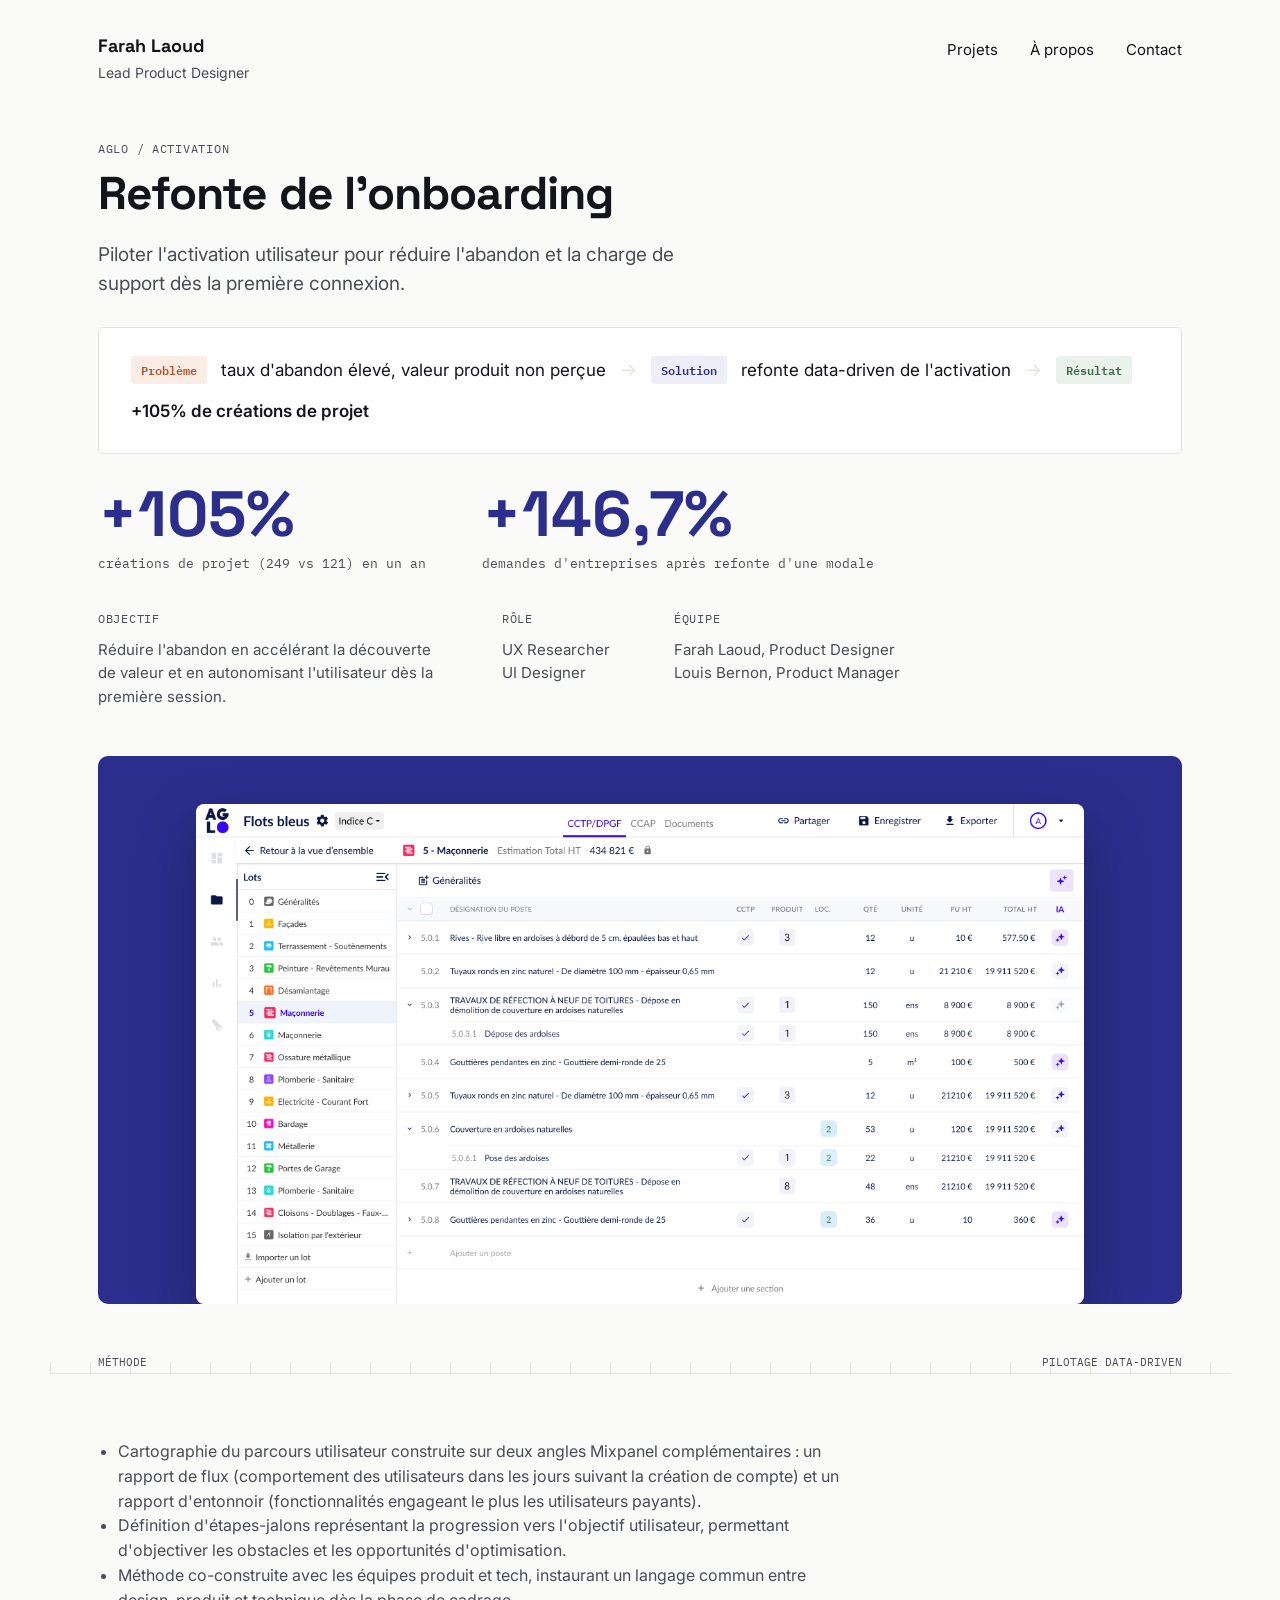
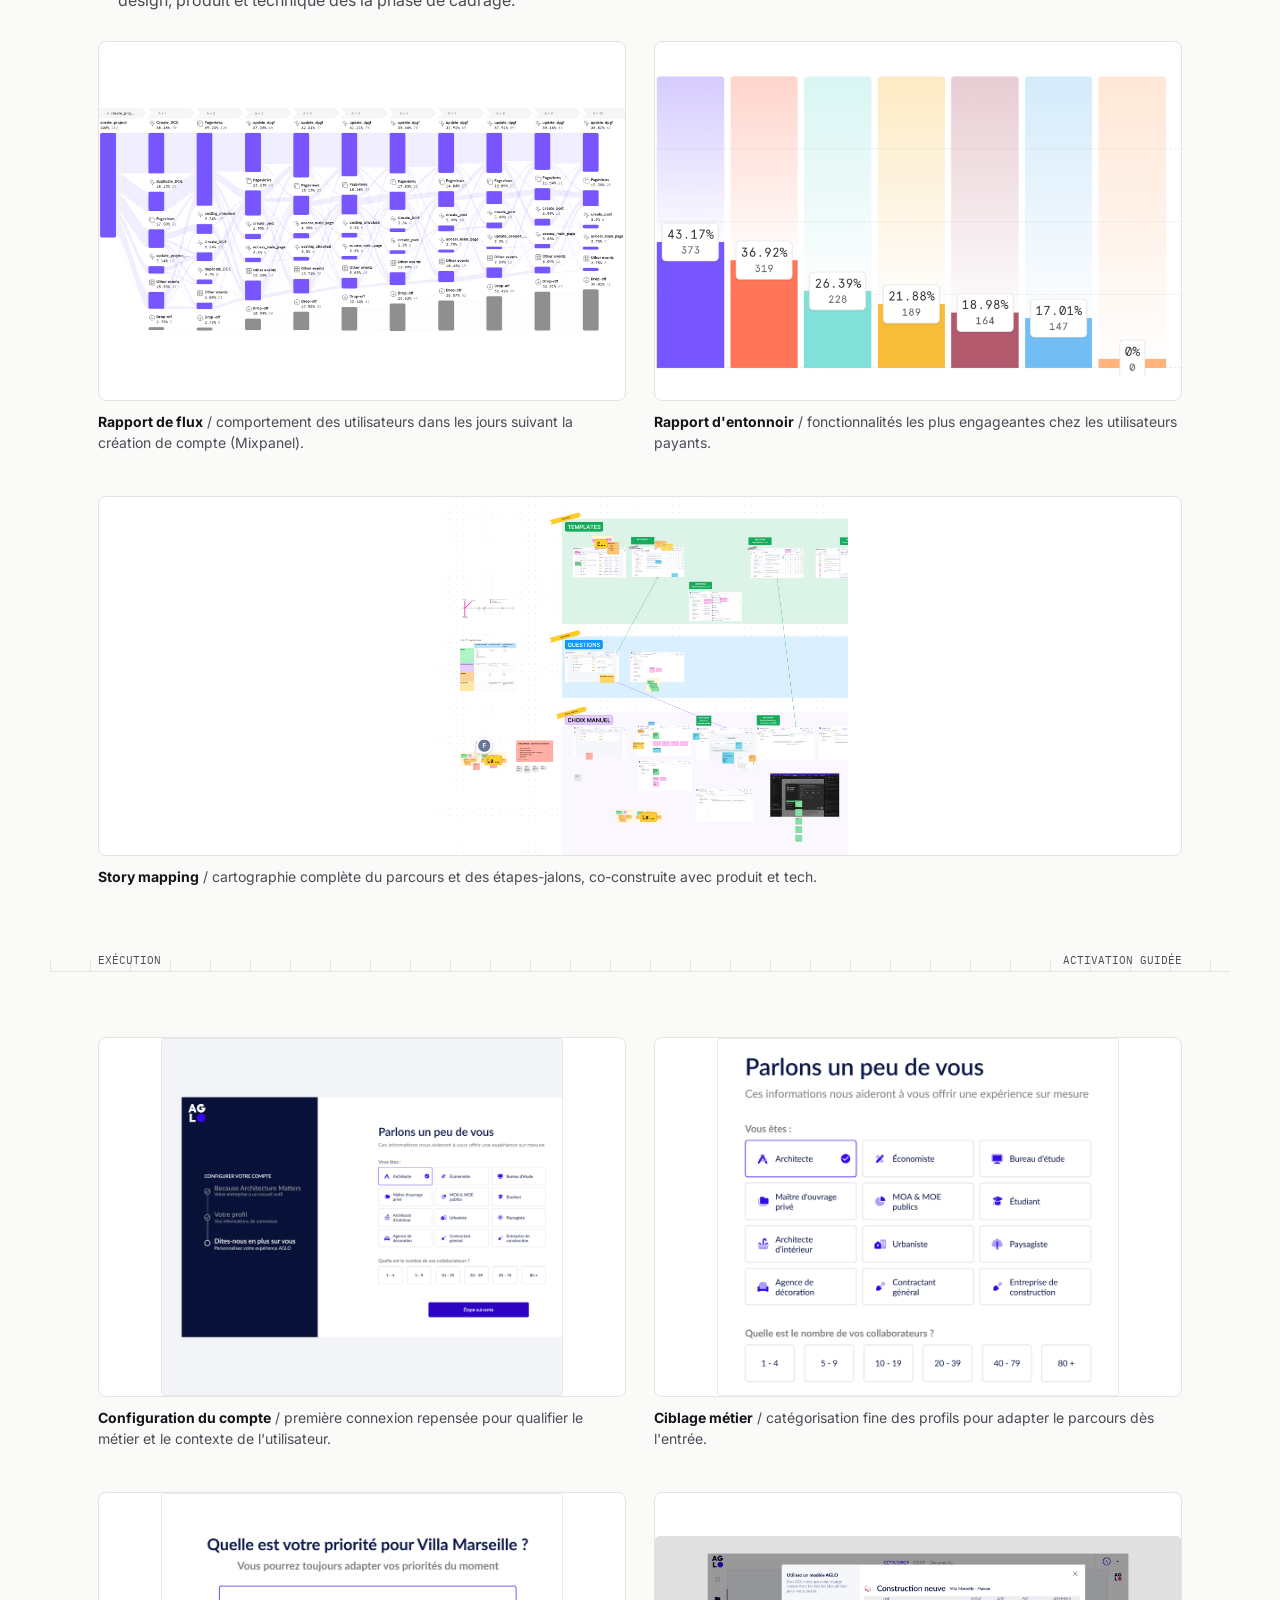
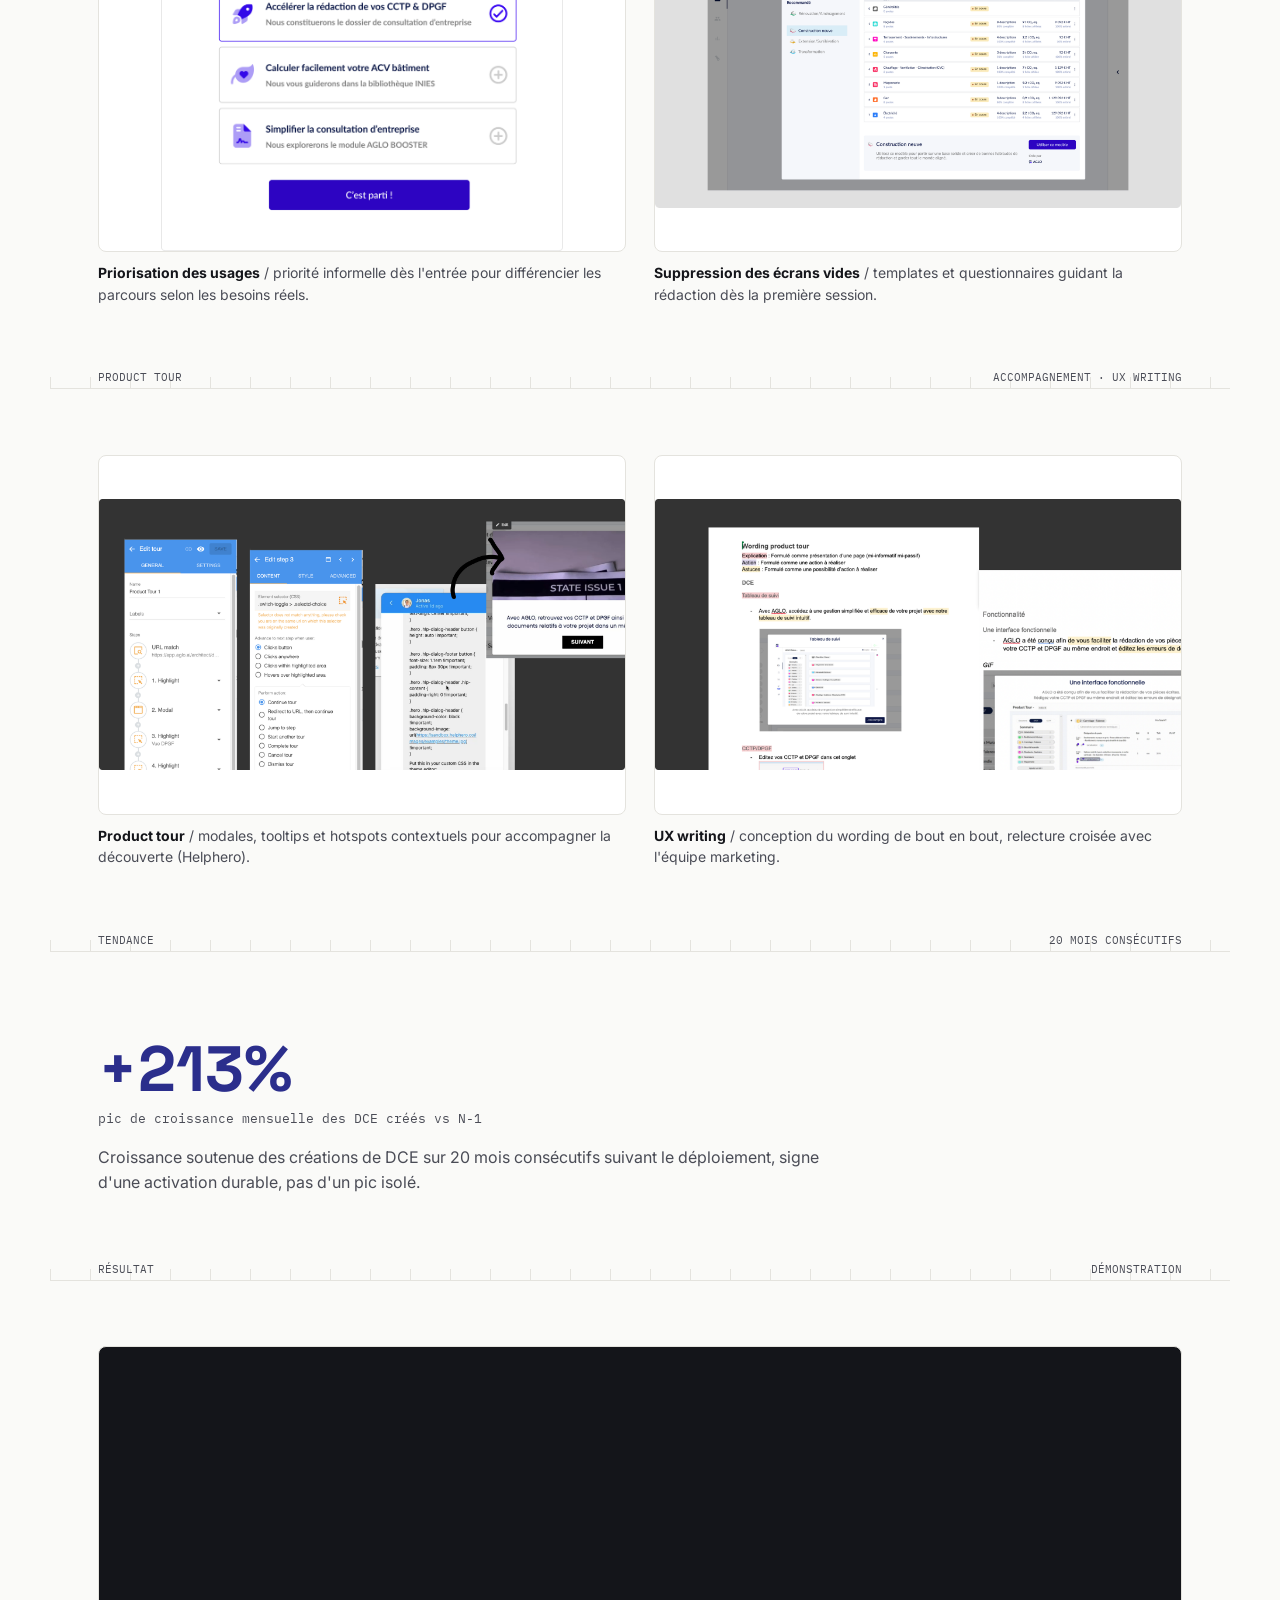
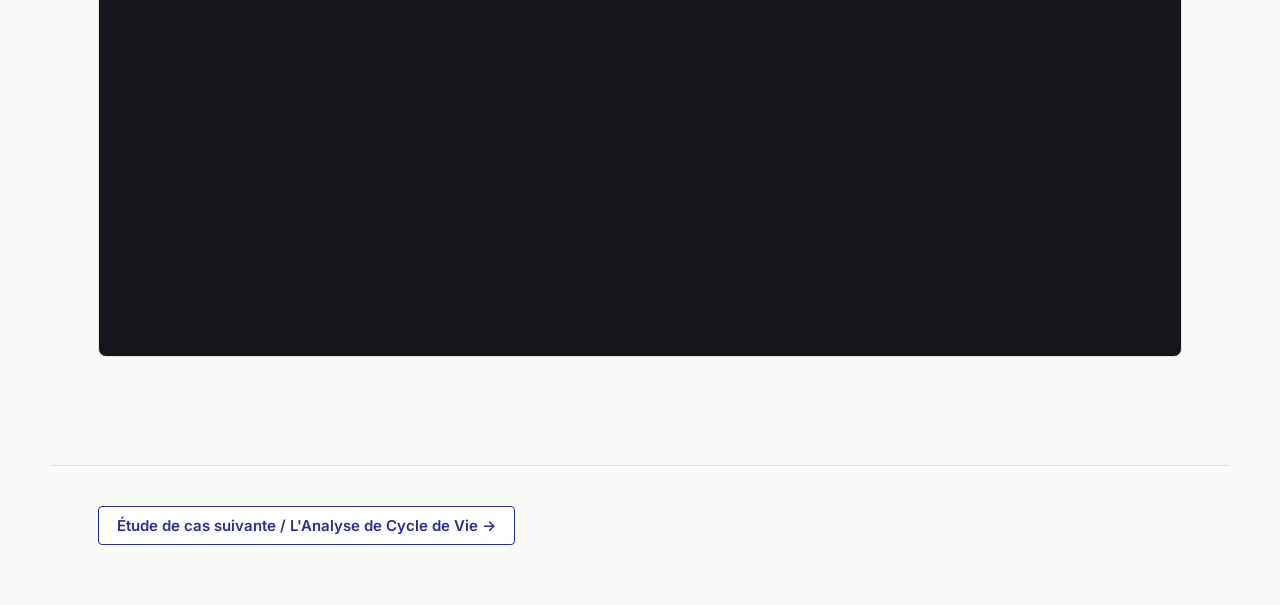
==== aglo.html @ 871d1e40 "Add files via upload" ====
<html>
<head>
  <meta charset="UTF-8">
  <meta name="viewport" content="width=device-width, initial-scale=1">
  <link rel="stylesheet" href="style-v2.css">
  <title>AGLO / Onboarding / Farah Laoud</title>
</head>
<body>

  <nav class="v2-nav">
    <div>
      <div class="v2-nav-name">Farah Laoud</div>
      <div class="v2-nav-role">Lead Product Designer</div>
    </div>
    <div class="v2-nav-links">
      <a href="index.html">Projets</a>
      <a href="apropos.html">À propos</a>
      <a href="contact.html">Contact</a>
    </div>
  </nav>

  <div class="v2-hero">
    <span class="v2-eyebrow">AGLO / Activation</span>
    <h1>Refonte de l'onboarding</h1>
    <div class="v2-sub">Piloter l'activation utilisateur pour réduire l'abandon et la charge de support dès la première connexion.</div>

    <div class="v2-stat-strip">
      <span class="v2-pill v2-pill--problem">Problème</span>
      <span class="v2-txt">taux d'abandon élevé, valeur produit non perçue</span>
      <span class="v2-arrow">→</span>
      <span class="v2-pill v2-pill--solution">Solution</span>
      <span class="v2-txt">refonte data-driven de l'activation</span>
      <span class="v2-arrow">→</span>
      <span class="v2-pill v2-pill--result">Résultat</span>
      <span class="v2-txt"><strong>+105% de créations de projet</strong></span>
    </div>

    <div class="v2-num-row">
      <div>
        <div class="v2-bignum">+105%</div>
        <div class="v2-bignum-label">créations de projet (249 vs 121) en un an</div>
      </div>
      <div>
        <div class="v2-bignum">+146,7%</div>
        <div class="v2-bignum-label">demandes d'entreprises après refonte d'une modale</div>
      </div>
    </div>

    <div class="v2-num-row" style="margin-top:36px; gap:64px;">
      <div style="max-width:340px;">
        <div class="v2-eyebrow">Objectif</div>
        <p style="font-size:15px; color:var(--ink-soft); margin:6px 0 0 0;">Réduire l'abandon en accélérant la découverte de valeur et en autonomisant l'utilisateur dès la première session.</p>
      </div>
      <div>
        <div class="v2-eyebrow">Rôle</div>
        <p style="font-size:15px; color:var(--ink-soft); margin:6px 0 0 0;">UX Researcher<br>UI Designer</p>
      </div>
      <div>
        <div class="v2-eyebrow">Équipe</div>
        <p style="font-size:15px; color:var(--ink-soft); margin:6px 0 0 0;">Farah Laoud, Product Designer<br>Louis Bernon, Product Manager</p>
      </div>
    </div>
  </div>

  <div class="v2-section" style="padding-top:0;">
    <div class="v2-hero-band v2-hero-band--full">
      <img src="images/onboarding_cover.png">
    </div>
  </div>

  <div class="v2-ruler"></div>
  <div class="v2-ruler-label"><span>MÉTHODE</span><span>PILOTAGE DATA-DRIVEN</span></div>

  <div class="v2-section">
    <ul style="max-width:760px; font-size:16px; color:var(--ink-soft); margin:0 0 28px 0; padding-left:20px;">
      <li>Cartographie du parcours utilisateur construite sur deux angles Mixpanel complémentaires : un rapport de flux (comportement des utilisateurs dans les jours suivant la création de compte) et un rapport d'entonnoir (fonctionnalités engageant le plus les utilisateurs payants).</li>
      <li>Définition d'étapes-jalons représentant la progression vers l'objectif utilisateur, permettant d'objectiver les obstacles et les opportunités d'optimisation.</li>
      <li>Méthode co-construite avec les équipes produit et tech, instaurant un langage commun entre design, produit et technique dès la phase de cadrage.</li>
    </ul>
    <div style="display:flex; flex-wrap:wrap; gap:28px; align-items:flex-start;">
      <div style="flex:1 1 calc(50% - 14px); min-width:300px;">
        <img src="images/comportement.png" style="width:100%; height:360px; object-fit:contain; background:var(--paper-raised); border-radius:8px; border:1px solid var(--line); display:block;">
        <p style="font-size:14px; color:var(--ink-soft); margin-top:10px;"><strong style="color:var(--ink);">Rapport de flux</strong> / comportement des utilisateurs dans les jours suivant la création de compte (Mixpanel).</p>
      </div>
      <div style="flex:1 1 calc(50% - 14px); min-width:300px;">
        <img src="images/chart.png" style="width:100%; height:360px; object-fit:contain; background:var(--paper-raised); border-radius:8px; border:1px solid var(--line); display:block;">
        <p style="font-size:14px; color:var(--ink-soft); margin-top:10px;"><strong style="color:var(--ink);">Rapport d'entonnoir</strong> / fonctionnalités les plus engageantes chez les utilisateurs payants.</p>
      </div>
    </div>
    <img src="images/mapping.png" style="width:100%; height:360px; object-fit:contain; background:var(--paper-raised); border-radius:8px; border:1px solid var(--line); display:block; margin-top:28px;">
    <p style="font-size:14px; color:var(--ink-soft); margin-top:10px;"><strong style="color:var(--ink);">Story mapping</strong> / cartographie complète du parcours et des étapes-jalons, co-construite avec produit et tech.</p>
  </div>

  <div class="v2-ruler"></div>
  <div class="v2-ruler-label"><span>EXÉCUTION</span><span>ACTIVATION GUIDÉE</span></div>

  <div class="v2-section">
    <div style="display:flex; flex-wrap:wrap; gap:28px; align-items:flex-start;">
      <div style="flex:1 1 calc(50% - 14px); min-width:300px;">
        <img src="images/o1.png" style="width:100%; height:360px; object-fit:contain; background:var(--paper-raised); border-radius:8px; border:1px solid var(--line); display:block;">
        <p style="font-size:14px; color:var(--ink-soft); margin-top:10px;"><strong style="color:var(--ink);">Configuration du compte</strong> / première connexion repensée pour qualifier le métier et le contexte de l'utilisateur.</p>
      </div>
      <div style="flex:1 1 calc(50% - 14px); min-width:300px;">
        <img src="images/o2.png" style="width:100%; height:360px; object-fit:contain; background:var(--paper-raised); border-radius:8px; border:1px solid var(--line); display:block;">
        <p style="font-size:14px; color:var(--ink-soft); margin-top:10px;"><strong style="color:var(--ink);">Ciblage métier</strong> / catégorisation fine des profils pour adapter le parcours dès l'entrée.</p>
      </div>
      <div style="flex:1 1 calc(50% - 14px); min-width:300px;">
        <img src="images/o3.png" style="width:100%; height:360px; object-fit:contain; background:var(--paper-raised); border-radius:8px; border:1px solid var(--line); display:block;">
        <p style="font-size:14px; color:var(--ink-soft); margin-top:10px;"><strong style="color:var(--ink);">Priorisation des usages</strong> / priorité informelle dès l'entrée pour différencier les parcours selon les besoins réels.</p>
      </div>
      <div style="flex:1 1 calc(50% - 14px); min-width:300px;">
        <img src="images/onboarding5.png" style="width:100%; height:360px; object-fit:contain; background:var(--paper-raised); border-radius:8px; border:1px solid var(--line); display:block;">
        <p style="font-size:14px; color:var(--ink-soft); margin-top:10px;"><strong style="color:var(--ink);">Suppression des écrans vides</strong> / templates et questionnaires guidant la rédaction dès la première session.</p>
      </div>
    </div>
  </div>

  <div class="v2-ruler"></div>
  <div class="v2-ruler-label"><span>PRODUCT TOUR</span><span>ACCOMPAGNEMENT · UX WRITING</span></div>

  <div class="v2-section">
    <div style="display:flex; flex-wrap:wrap; gap:28px; align-items:flex-start;">
      <div style="flex:1 1 calc(50% - 14px); min-width:300px;">
        <img src="images/helphero.png" style="width:100%; height:360px; object-fit:contain; background:var(--paper-raised); border-radius:8px; border:1px solid var(--line); display:block;">
        <p style="font-size:14px; color:var(--ink-soft); margin-top:10px;"><strong style="color:var(--ink);">Product tour</strong> / modales, tooltips et hotspots contextuels pour accompagner la découverte (Helphero).</p>
      </div>
      <div style="flex:1 1 calc(50% - 14px); min-width:300px;">
        <img src="images/wordingg.png" style="width:100%; height:360px; object-fit:contain; background:var(--paper-raised); border-radius:8px; border:1px solid var(--line); display:block;">
        <p style="font-size:14px; color:var(--ink-soft); margin-top:10px;"><strong style="color:var(--ink);">UX writing</strong> / conception du wording de bout en bout, relecture croisée avec l'équipe marketing.</p>
      </div>
    </div>
  </div>

  <div class="v2-ruler"></div>
  <div class="v2-ruler-label"><span>TENDANCE</span><span>20 MOIS CONSÉCUTIFS</span></div>

  <div class="v2-section">
    <div class="v2-num-row">
      <div>
        <div class="v2-bignum">+213%</div>
        <div class="v2-bignum-label">pic de croissance mensuelle des DCE créés vs N-1</div>
      </div>
    </div>
    <p style="max-width:760px; font-size:16px; color:var(--ink-soft); margin-top:16px;">Croissance soutenue des créations de DCE sur 20 mois consécutifs suivant le déploiement, signe d'une activation durable, pas d'un pic isolé.</p>
  </div>

  <div class="v2-ruler"></div>
  <div class="v2-ruler-label"><span>RÉSULTAT</span><span>DÉMONSTRATION</span></div>

  <div class="v2-section">
    <div class="v2-video"><iframe src="https://player.vimeo.com/video/913507199?h=d9e781d348" allow="autoplay; fullscreen; picture-in-picture" allowfullscreen></iframe></div>
  </div>

  <div class="v2-footer">
    <a class="v2-link" href="aglo_acv.html">Étude de cas suivante / L'Analyse de Cycle de Vie →</a>
  </div>

</body>
</html>
---- style-v2.css ----
/* ============================================
   FARAH LAOUD — PORTFOLIO v2 DESIGN SYSTEM
   ============================================ */

@import url('https://fonts.googleapis.com/css2?family=Space+Grotesk:wght@500;700&family=Inter:wght@400;500;600&family=IBM+Plex+Mono:wght@500;600&display=swap');

:root{
  --ink: #14151A;
  --ink-soft: #4A4C56;
  --paper: #FAFAF8;
  --paper-raised: #FFFFFF;
  --line: #E4E3DE;
  --accent: #2B2E8C;      /* bleu encre */
  --accent-soft: #EEEEF9;
  --pill-problem: #B4552F;
  --pill-problem-bg: #FBEDE6;
  --pill-solution: #2B2E8C;
  --pill-solution-bg: #EEEEF9;
  --pill-result: #3F6B4A;
  --pill-result-bg: #EAF2EB;
}

*{ box-sizing: border-box; }

body{
  background: var(--paper);
  color: var(--ink);
  font-family: 'Inter', -apple-system, sans-serif;
  font-size: 16px;
  line-height: 1.55;
  margin: 0;
}

h1, h2, h3, .v2-display{
  font-family: 'Space Grotesk', sans-serif;
  font-weight: 700;
  letter-spacing: -0.02em;
  color: var(--ink);
  margin: 0;
}

.v2-mono{
  font-family: 'IBM Plex Mono', monospace;
  font-weight: 600;
}

/* ---------- Nav ---------- */
.v2-nav{
  display: flex;
  justify-content: space-between;
  align-items: flex-start;
  padding: 32px 48px 0 48px;
  max-width: 1180px;
  margin: 0 auto;
}
.v2-nav-name{ font-family:'Space Grotesk',sans-serif; font-weight:700; font-size:18px; }
.v2-nav-role{ color: var(--ink-soft); font-size: 14px; margin-top: 2px; }
.v2-nav-links{ display:flex; margin-top: 6px; }
.v2-nav-links a + a{ margin-left: 32px; }
.v2-nav-links a{ color: var(--ink); text-decoration: none; font-size: 15px; }
.v2-nav-links a:hover{ color: var(--accent); }

/* ---------- Ruler / signature divider ---------- */
.v2-ruler{
  height: 22px;
  margin: 0 auto;
  max-width: 1180px;
  background-image: repeating-linear-gradient(
    to right,
    var(--line) 0, var(--line) 1px,
    transparent 1px, transparent 40px
  );
  background-position: 0 100%;
  background-repeat: repeat-x;
  background-size: 100% 12px;
  position: relative;
}
.v2-ruler::after{
  content: "";
  position: absolute;
  left: 0; right: 0; bottom: 0;
  height: 1px;
  background: var(--line);
}
.v2-ruler-label{
  font-family: 'IBM Plex Mono', monospace;
  font-size: 11px;
  color: var(--ink-soft);
  position: relative;
  top: -20px;
  padding: 0 48px;
  max-width: 1180px;
  margin: 0 auto;
  display: flex;
  justify-content: space-between;
}

/* ---------- Hero ---------- */
.v2-hero{
  max-width: 1180px;
  margin: 0 auto;
  padding: 56px 48px 40px 48px;
}
.v2-hero h1{
  font-size: 46px;
  line-height: 1.12;
  max-width: 820px;
}
.v2-hero .v2-sub{
  margin-top: 20px;
  font-size: 19px;
  color: var(--ink-soft);
  max-width: 620px;
}

/* ---------- Section shell ---------- */
.v2-section{
  max-width: 1180px;
  margin: 0 auto;
  padding: 48px 48px;
}
.v2-eyebrow{
  font-family: 'IBM Plex Mono', monospace;
  font-size: 12px;
  letter-spacing: 0.06em;
  text-transform: uppercase;
  color: var(--ink-soft);
  margin-bottom: 10px;
  display: block;
}

/* ---------- Stat strip: Problème -> Solution -> Résultat ---------- */
.v2-stat-strip{
  display: flex;
  flex-wrap: wrap;
  align-items: center;
  gap: 14px;
  background: var(--paper-raised);
  border: 1px solid var(--line);
  border-radius: 4px;
  padding: 28px 32px;
  margin: 28px 0;
}
.v2-pill{
  font-family: 'IBM Plex Mono', monospace;
  font-size: 12px;
  font-weight: 600;
  padding: 5px 10px;
  border-radius: 3px;
  white-space: nowrap;
}
.v2-pill--problem{ color: var(--pill-problem); background: var(--pill-problem-bg); }
.v2-pill--solution{ color: var(--pill-solution); background: var(--pill-solution-bg); }
.v2-pill--result{ color: var(--pill-result); background: var(--pill-result-bg); }
.v2-stat-strip .v2-arrow{ color: var(--line); font-size: 18px; }
.v2-stat-strip .v2-txt{ font-size: 17px; }
.v2-stat-strip .v2-txt strong{ font-weight: 600; }

/* ---------- Big number callout ---------- */
.v2-bignum{
  font-family: 'Space Grotesk', sans-serif;
  font-weight: 700;
  font-size: 64px;
  color: var(--accent);
  line-height: 1;
}
.v2-bignum-label{
  font-family: 'IBM Plex Mono', monospace;
  font-size: 13px;
  color: var(--ink-soft);
  margin-top: 8px;
}
.v2-num-row{
  display: flex;
  gap: 56px;
  flex-wrap: wrap;
  margin: 20px 0 8px 0;
}

/* ---------- Case card on index ---------- */
.v2-case{
  display: grid;
  grid-template-columns: 1fr 1fr;
  gap: 40px;
  align-items: center;
  padding: 40px 0;
  border-bottom: 1px solid var(--line);
}
.v2-case:last-child{ border-bottom: none; }
.v2-case-media{
  border-radius: 6px;
  overflow: hidden;
  border: 1px solid var(--line);
  background: var(--accent-soft);
}
.v2-case-media img{ width: 100%; display: block; }
.v2-case h3{ font-size: 26px; margin-bottom: 10px; }
.v2-case p{ color: var(--ink-soft); font-size: 16px; }
.v2-case a.v2-link{ margin-top: 14px; }

@media (max-width: 860px){
  .v2-case{ grid-template-columns: 1fr; }
  .v2-hero h1{ font-size: 32px; }
  .v2-nav{ padding: 24px 24px 0 24px; }
  .v2-section{ padding: 32px 24px; }
  .v2-hero{ padding: 40px 24px 24px 24px; }
}

/* ---------- Footer ---------- */
.v2-footer{
  max-width: 1180px;
  margin: 60px auto 0 auto;
  padding: 40px 48px 60px 48px;
  border-top: 1px solid var(--line);
}
.v2-footer h2{ font-size: 28px; }
.v2-footer a.v2-btn{
  display: inline-block;
  margin-top: 18px;
  padding: 12px 22px;
  background: var(--ink);
  color: var(--paper);
  text-decoration: none;
  border-radius: 4px;
  font-size: 15px;
}
.v2-footer a.v2-btn:hover{ background: var(--accent); }

/* uniform case image gabarit */
.v2-uniform-media{
  width: 100%;
  height: 420px;
  object-fit: cover;
  border-radius: 6px;
  border: 1px solid var(--line);
  display: block;
}

/* hero media band — premium showcase for case study opener */
.v2-hero-band{
  width: 100%;
  background: var(--accent);
  border-radius: 10px;
  padding: 48px 48px 0 48px;
  display: flex;
  justify-content: center;
  align-items: flex-end;
  overflow: hidden;
  min-height: 380px;
}
.v2-hero-band img{
  max-width: 82%;
  max-height: 460px;
  object-fit: contain;
  object-position: bottom;
  border-radius: 8px 8px 0 0;
  box-shadow: 0 24px 60px rgba(0,0,0,0.28);
  display: block;
}
@media (max-width: 860px){
  .v2-hero-band{ padding: 24px 24px 0 24px; min-height: 220px; }
  .v2-hero-band img{ max-width: 100%; }
}

/* hero band colour variants */
.v2-hero-band--green{ background: #3F6B4A; }
.v2-hero-band--green img{ border-radius: 8px; box-shadow: 0 24px 60px rgba(0,0,0,0.22); }
.v2-hero-band--full img{ max-width: 92%; max-height: 500px; border-radius: 8px; }

/* Playard — identité noir/jaune */
.v2-hero-band--dark{ background: #0A0A0A; }
.v2-hero-band--dark img{ border-radius: 8px; box-shadow: 0 24px 60px rgba(0,0,0,0.5); }
.v2-pill--nda{ color: #8A6D1F; background: #FBF3DA; }

/* bandeau héro pour slide 16:9 — cadrage symétrique, image entière */
.v2-hero-band--slide{
  padding: 44px;
  align-items: center;
  min-height: 0;
}
.v2-hero-band--slide img{
  max-width: 100%;
  max-height: none;
  object-position: center;
  border-radius: 6px;
  box-shadow: 0 18px 44px rgba(0,0,0,0.45);
}

/* ---------- Liens d'action : bouton lisible, partout ---------- */
.v2-link{
  display: inline-flex;
  align-items: center;
  gap: 8px;
  padding: 11px 18px;
  border: 1px solid var(--accent);
  border-radius: 4px;
  background: var(--paper-raised);
  color: var(--accent);
  font-family: 'Inter', sans-serif;
  font-size: 15px;
  font-weight: 600;
  line-height: 1;
  text-decoration: none;
  transition: background .15s ease, color .15s ease;
}
.v2-link:visited{ color: var(--accent); }
.v2-link:hover{ background: var(--accent); color: var(--paper); }

/* ---------- Vidéos : ratio 16:9 responsive ---------- */
.v2-video{
  position: relative;
  width: 100%;
  padding-top: 56.25%;
  border-radius: 8px;
  overflow: hidden;
  border: 1px solid var(--line);
  background: var(--ink);
}
.v2-video iframe{
  position: absolute;
  top: 0; left: 0;
  width: 100%; height: 100%;
  border: 0;
}

/* ---------- Navigation mobile : plus de chevauchement ---------- */
@media (max-width: 760px){
  .v2-nav{
    flex-direction: column;
    align-items: flex-start;
    gap: 16px;
    padding: 22px 24px 0 24px;
  }
  .v2-nav-links{
    margin-top: 0;
    flex-wrap: wrap;
  }
  .v2-nav-links a + a{ margin-left: 26px; }
  .v2-nav-links a{ font-size: 16px; }
  .v2-hero h1{ font-size: 30px; }
  .v2-bignum{ font-size: 46px; }
  .v2-num-row{ gap: 28px !important; }
  .v2-stat-strip{ padding: 20px 18px; }
}
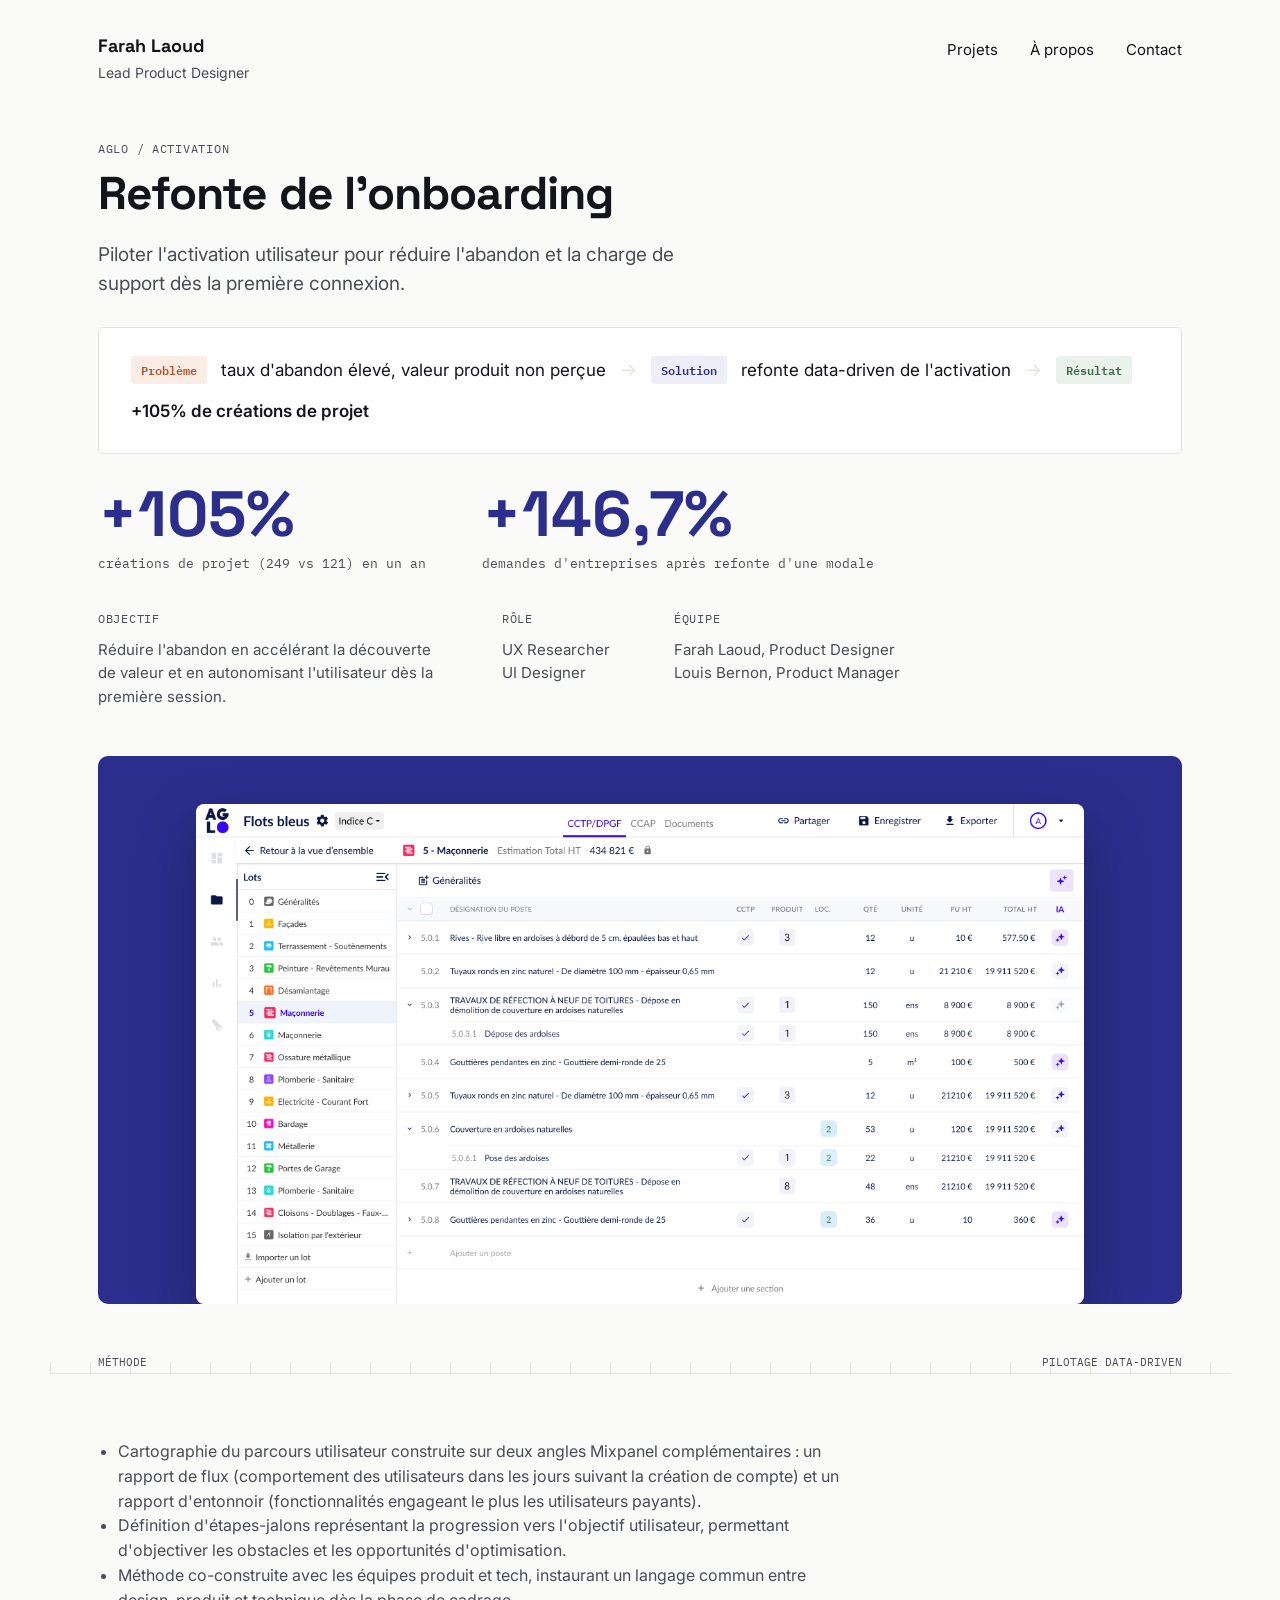
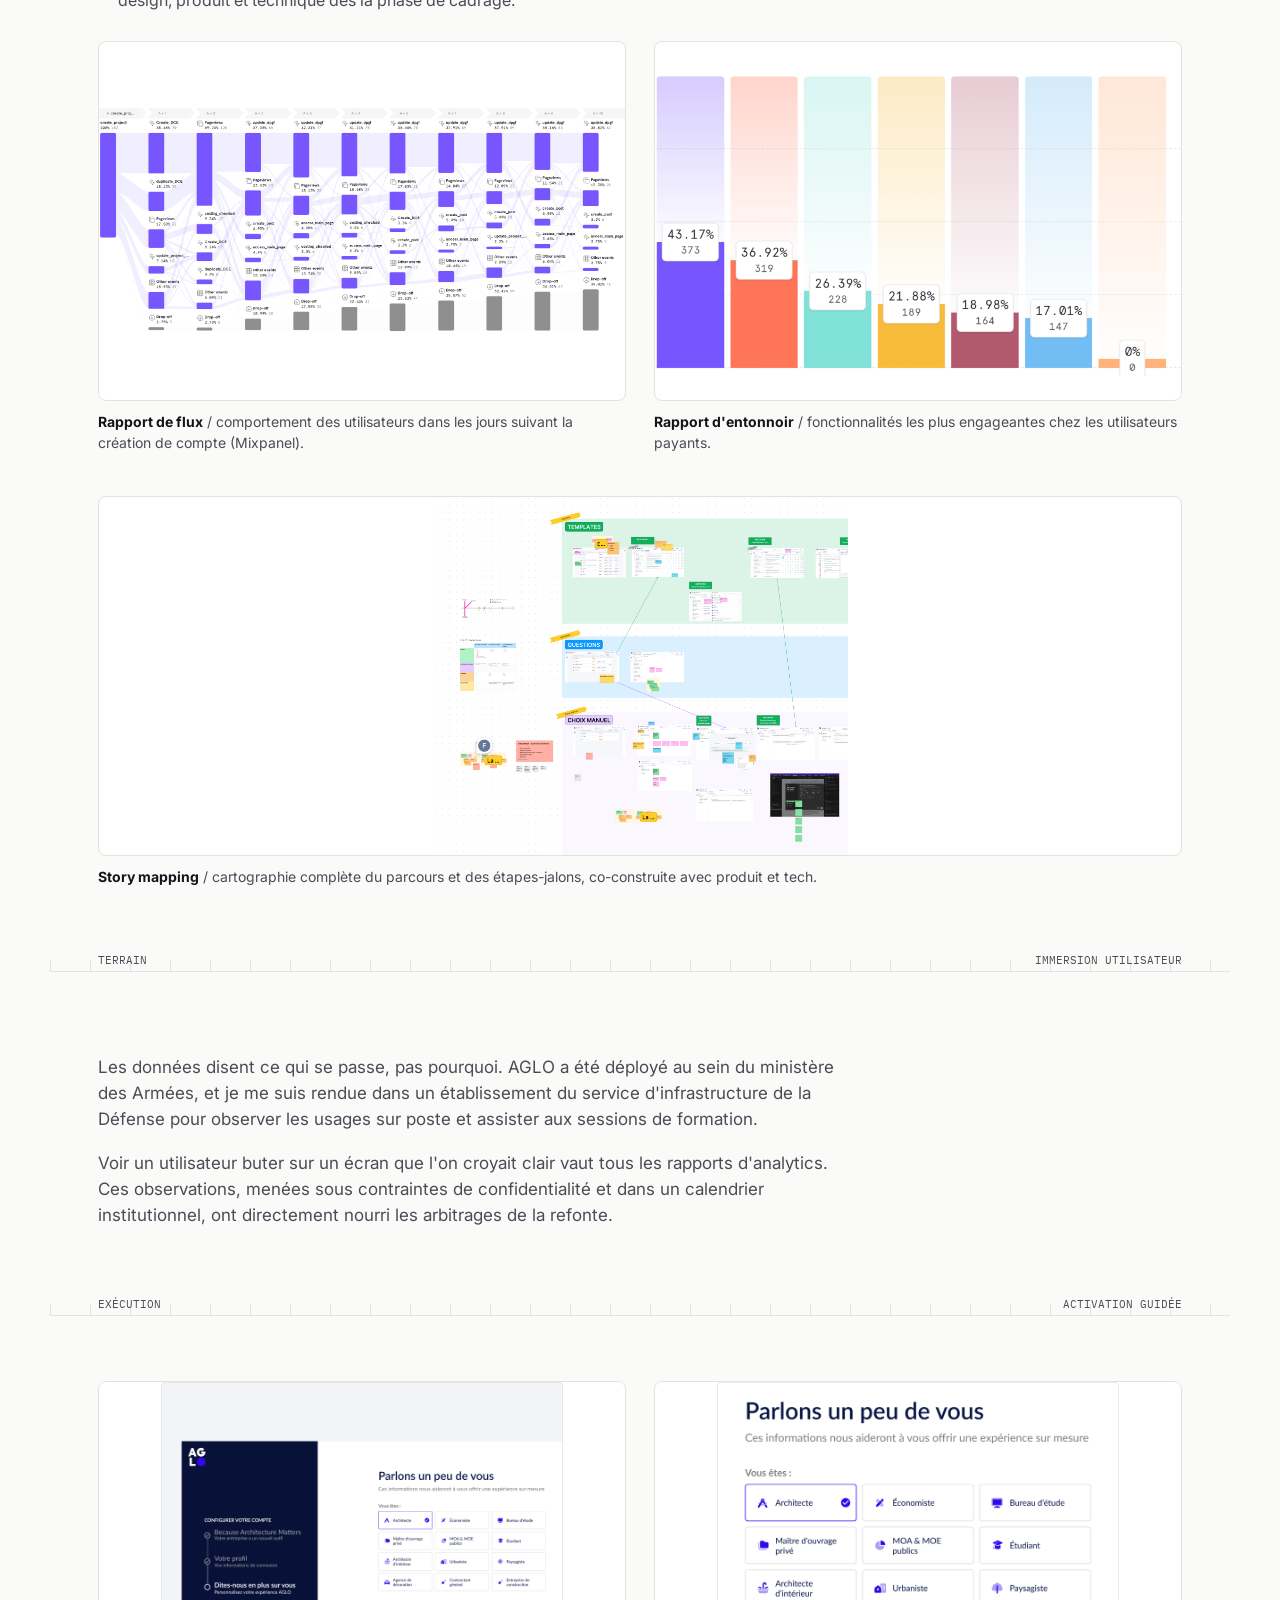
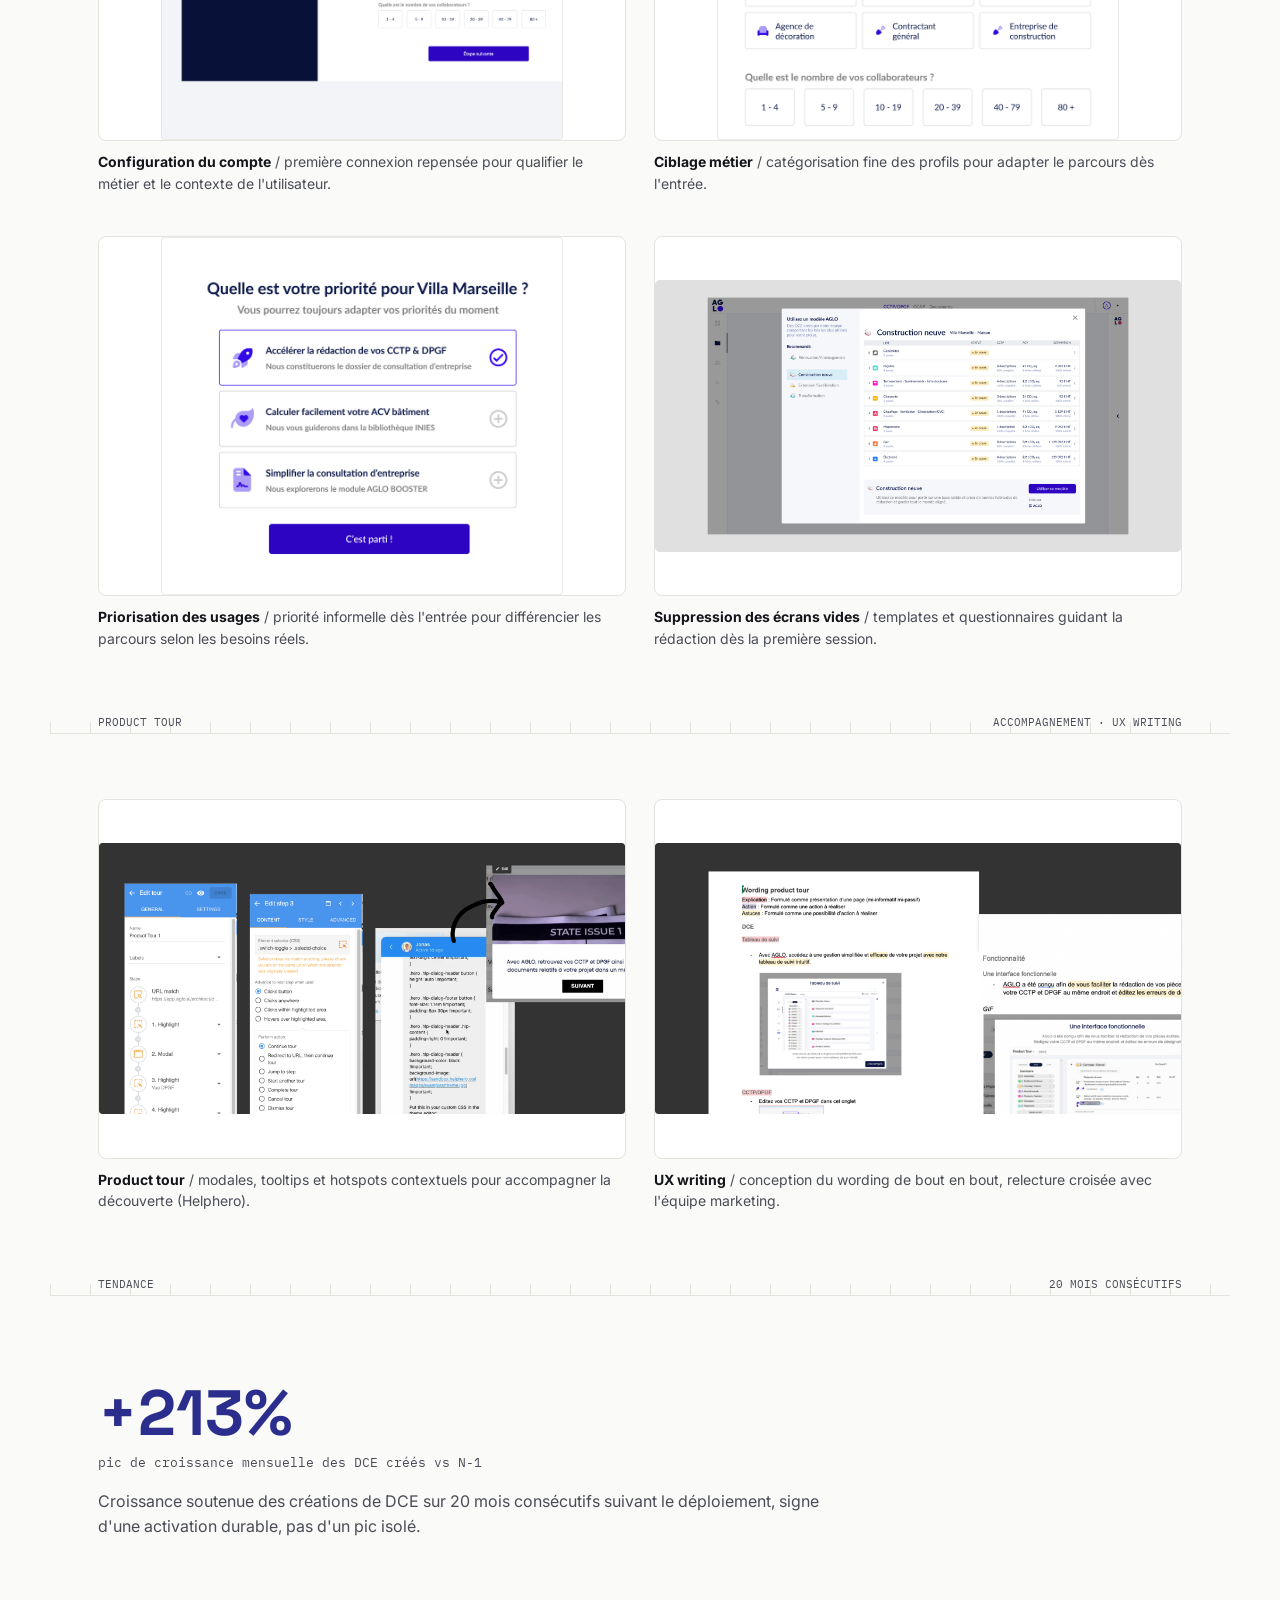
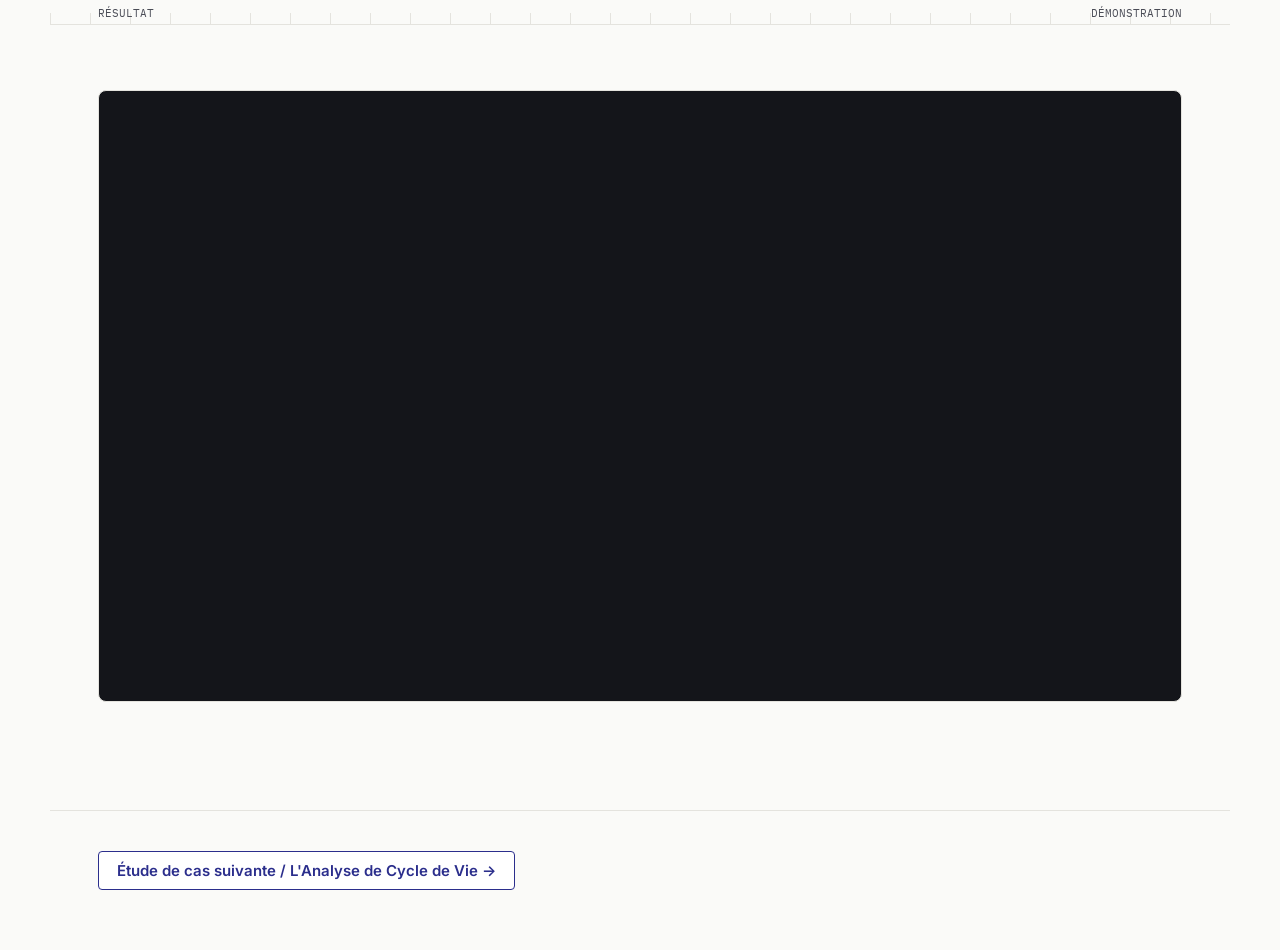
==== commit c1ddc99b: "Add files via upload" ====
--- a/aglo.html
+++ b/aglo.html
@@ -92,6 +92,18 @@
   </div>
 
   <div class="v2-ruler"></div>
+  <div class="v2-ruler-label"><span>TERRAIN</span><span>IMMERSION UTILISATEUR</span></div>
+
+  <div class="v2-section">
+    <p style="max-width:760px; font-size:17px; color:var(--ink-soft);">
+      Les données disent ce qui se passe, pas pourquoi. AGLO a été déployé au sein du ministère des Armées, et je me suis rendue dans un établissement du service d'infrastructure de la Défense pour observer les usages sur poste et assister aux sessions de formation.
+    </p>
+    <p style="max-width:760px; font-size:17px; color:var(--ink-soft); margin-top:14px;">
+      Voir un utilisateur buter sur un écran que l'on croyait clair vaut tous les rapports d'analytics. Ces observations, menées sous contraintes de confidentialité et dans un calendrier institutionnel, ont directement nourri les arbitrages de la refonte.
+    </p>
+  </div>
+
+  <div class="v2-ruler"></div>
   <div class="v2-ruler-label"><span>EXÉCUTION</span><span>ACTIVATION GUIDÉE</span></div>
 
   <div class="v2-section">
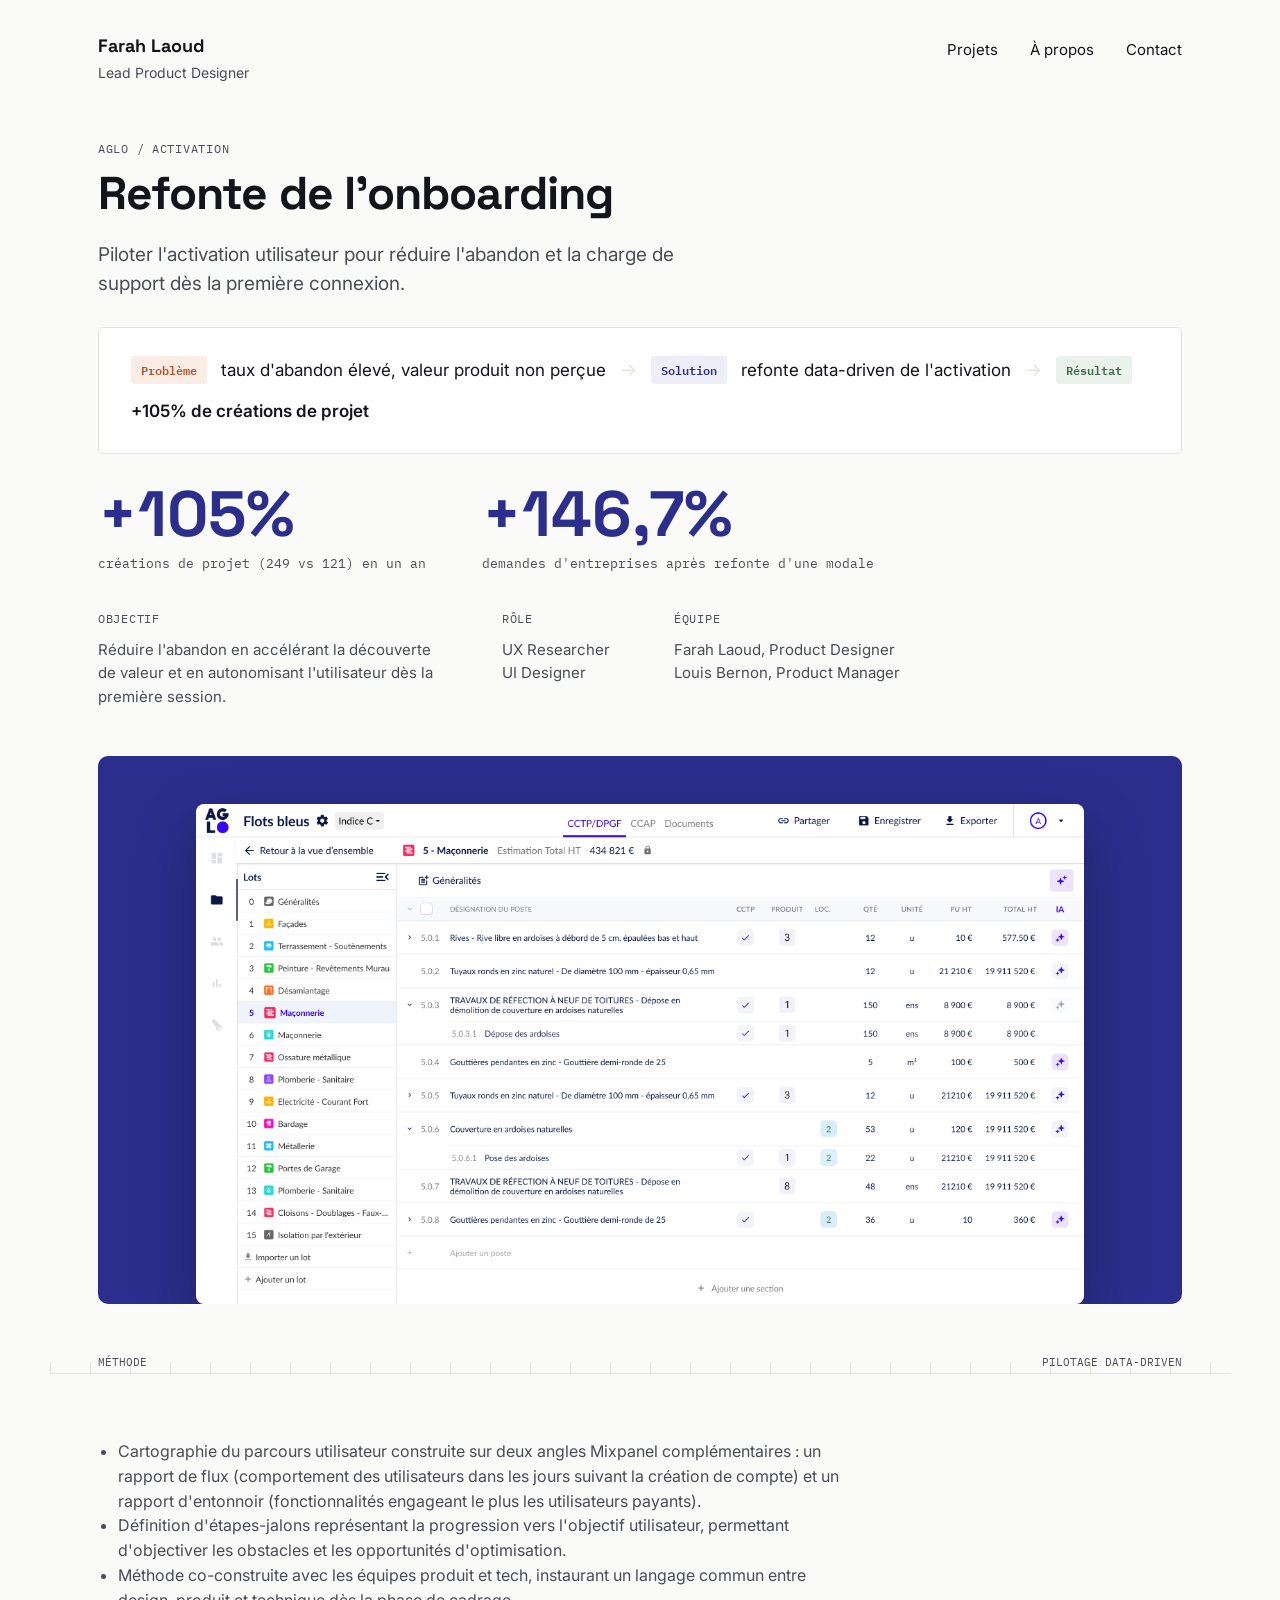
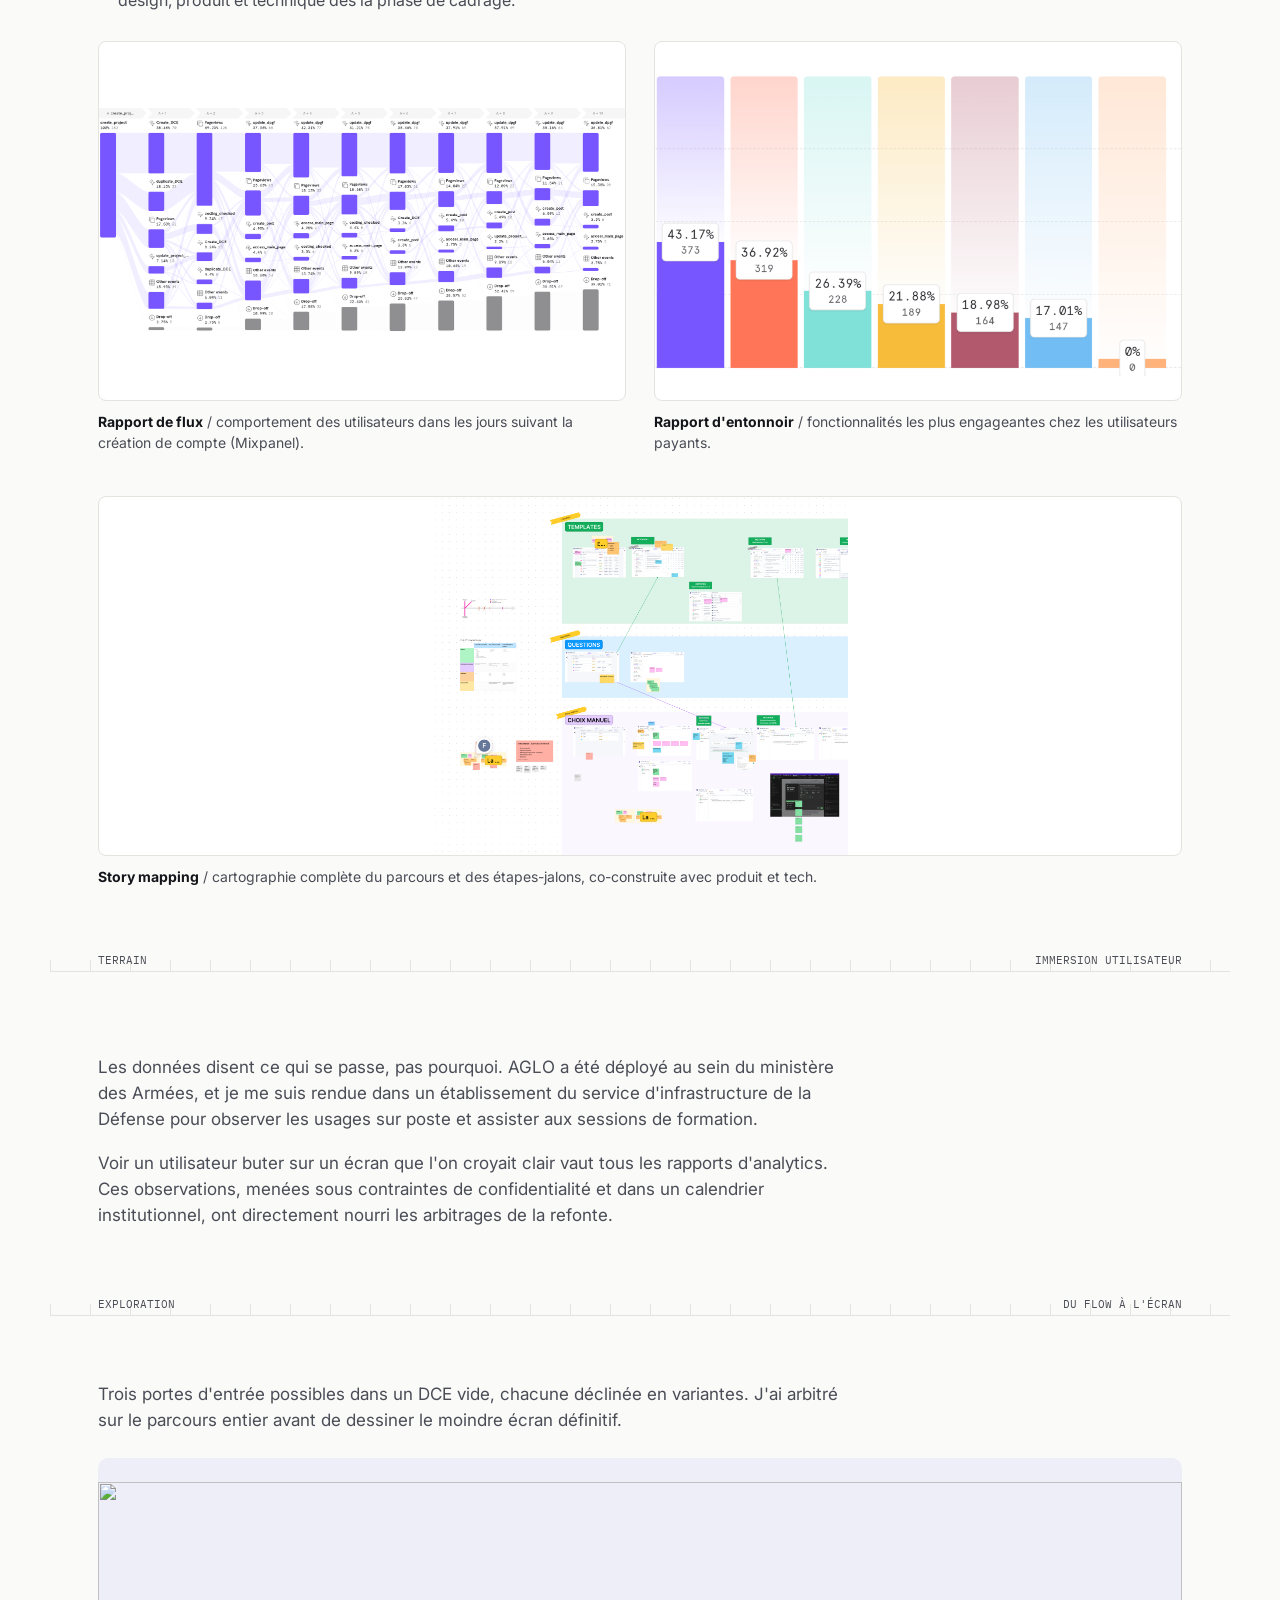
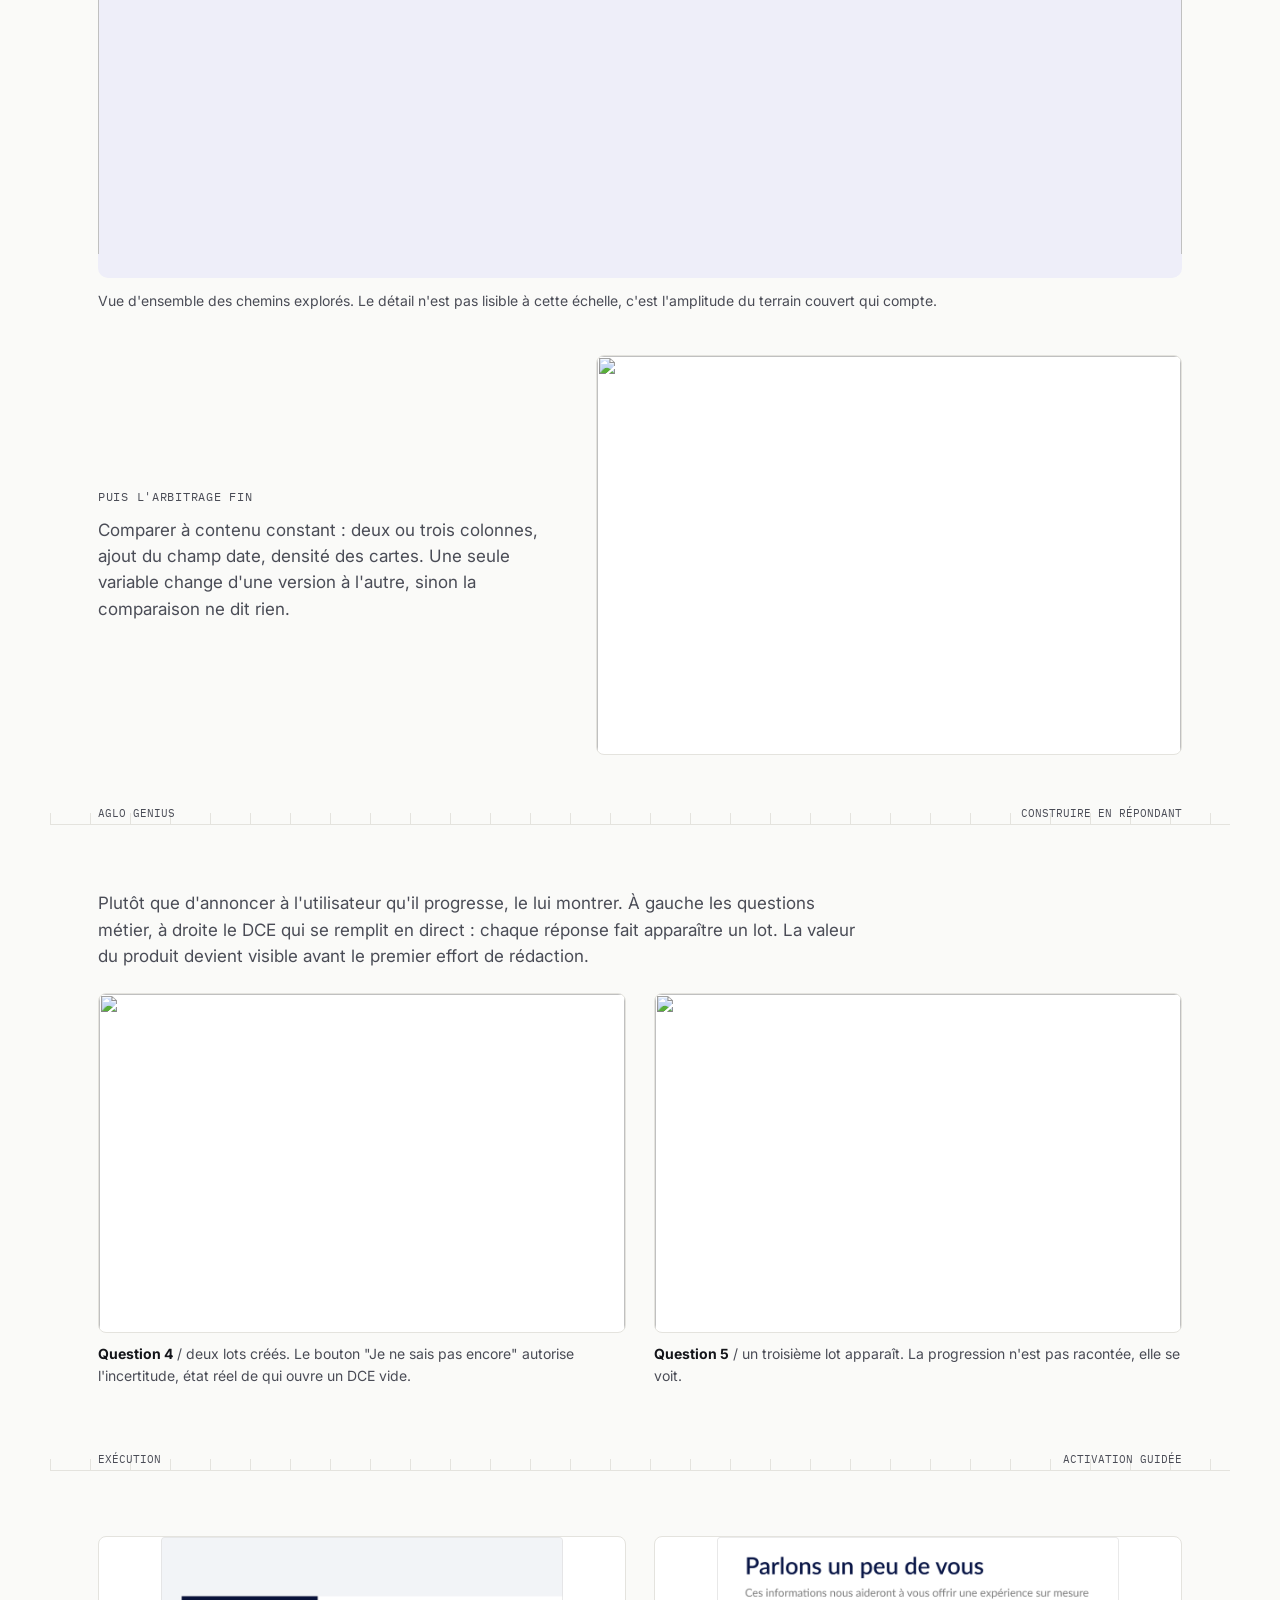
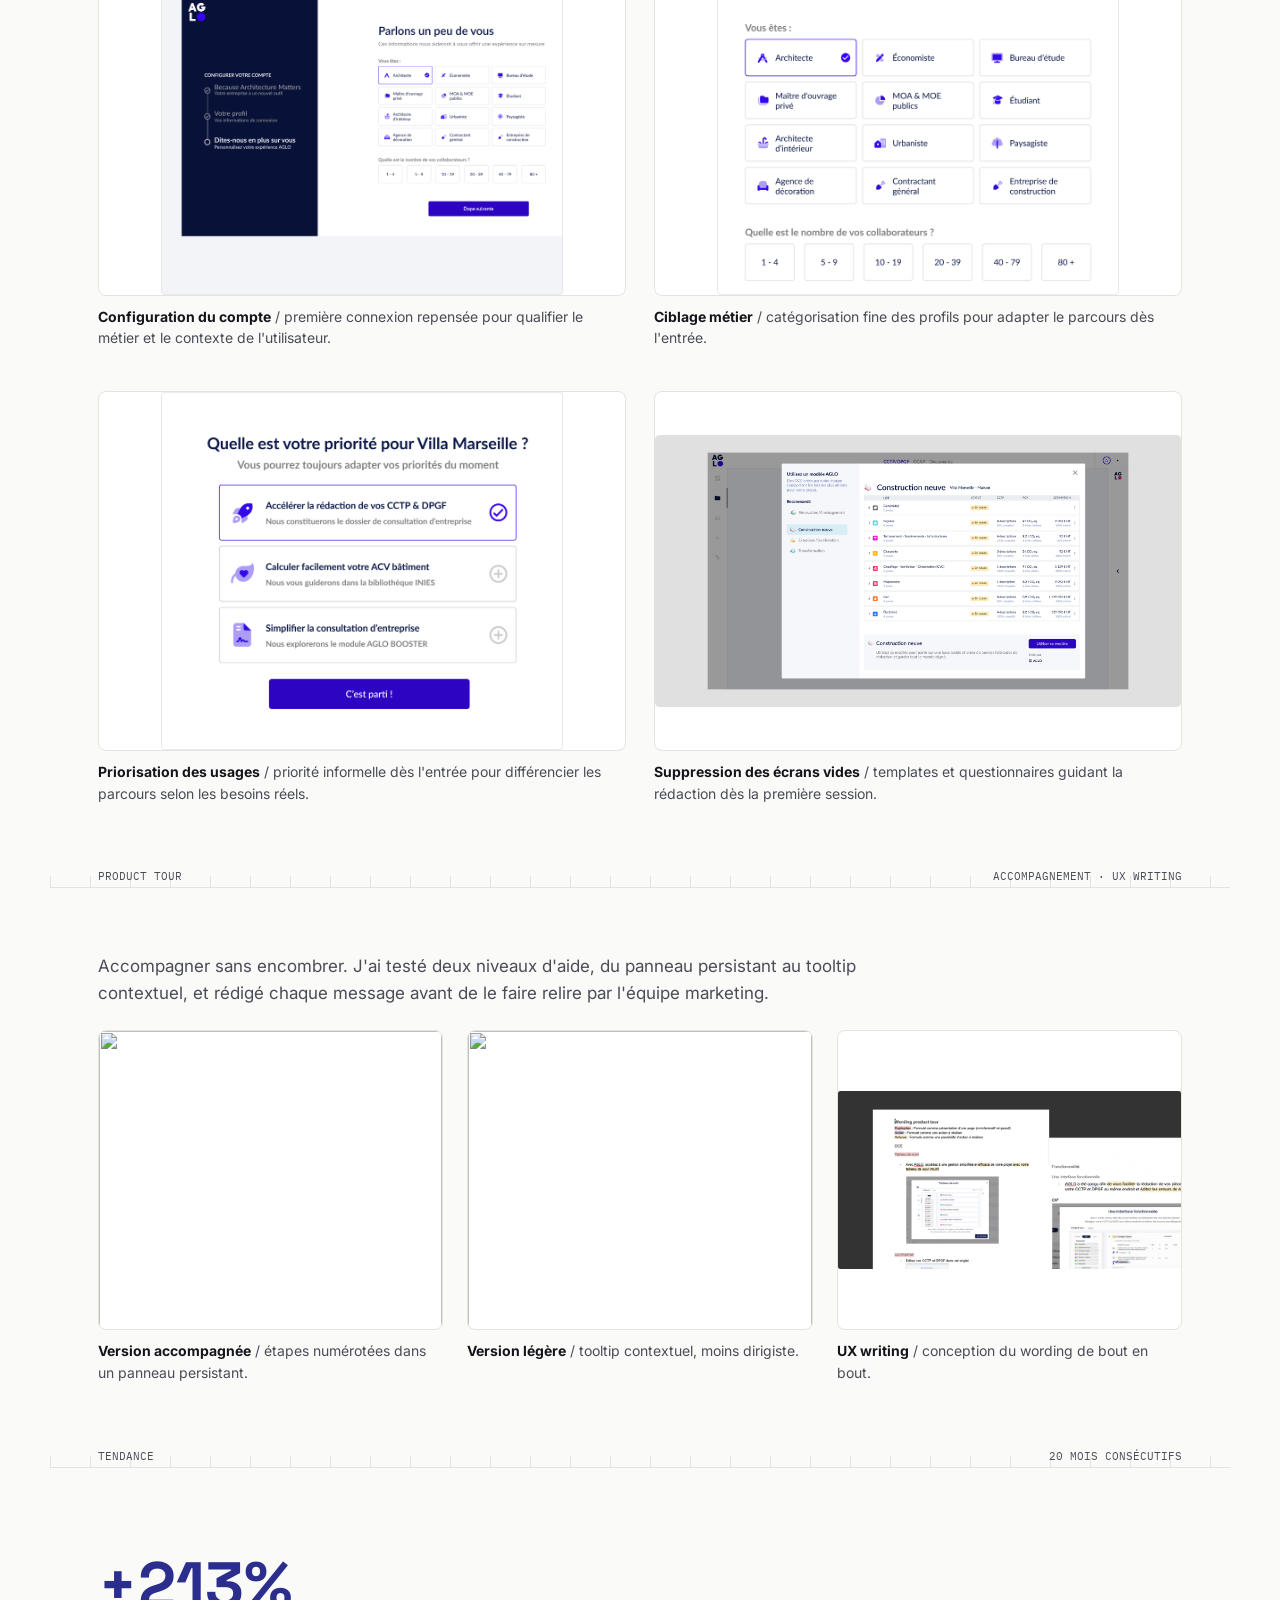
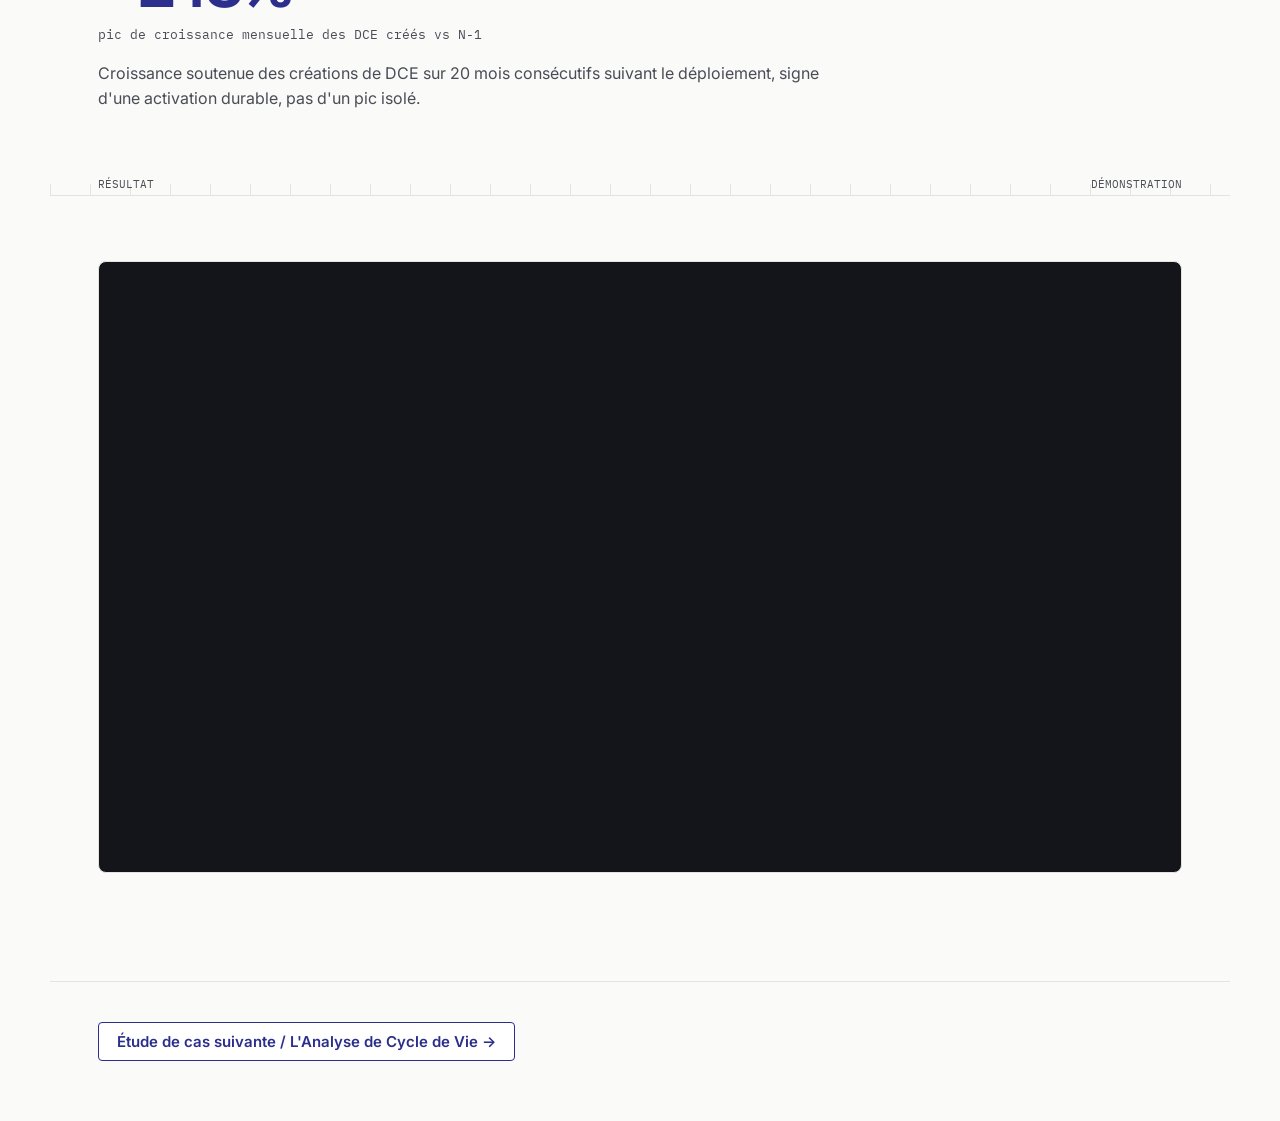
==== commit 1321d714: "Add files via upload" ====
--- a/aglo.html
+++ b/aglo.html
@@ -104,6 +104,46 @@
   </div>
 
   <div class="v2-ruler"></div>
+  <div class="v2-ruler-label"><span>EXPLORATION</span><span>DU FLOW À L'ÉCRAN</span></div>
+
+  <div class="v2-section">
+    <p style="max-width:760px; font-size:17px; color:var(--ink-soft); margin:0 0 24px 0;">
+      Trois portes d'entrée possibles dans un DCE vide, chacune déclinée en variantes. J'ai arbitré sur le parcours entier avant de dessiner le moindre écran définitif.
+    </p>
+    <img src="images/ob_flow_explore.png" style="width:100%; height:420px; object-fit:contain; background:var(--accent-soft); border-radius:10px; padding:24px 0; display:block;">
+    <p style="font-size:14px; color:var(--ink-soft); margin-top:12px;">Vue d'ensemble des chemins explorés. Le détail n'est pas lisible à cette échelle, c'est l'amplitude du terrain couvert qui compte.</p>
+
+    <div style="display:flex; flex-wrap:wrap; gap:32px; align-items:center; margin-top:44px;">
+      <div style="flex:1 1 320px; min-width:280px;">
+        <div class="v2-eyebrow">Puis l'arbitrage fin</div>
+        <p style="font-size:17px; color:var(--ink-soft); margin:8px 0 0 0;">Comparer à contenu constant : deux ou trois colonnes, ajout du champ date, densité des cartes. Une seule variable change d'une version à l'autre, sinon la comparaison ne dit rien.</p>
+      </div>
+      <div style="flex:1 1 440px; min-width:300px;">
+        <img src="images/ob_variantes_modales.png" style="width:100%; height:400px; object-fit:contain; background:var(--paper-raised); border-radius:8px; border:1px solid var(--line); display:block;">
+      </div>
+    </div>
+  </div>
+
+  <div class="v2-ruler"></div>
+  <div class="v2-ruler-label"><span>AGLO GENIUS</span><span>CONSTRUIRE EN RÉPONDANT</span></div>
+
+  <div class="v2-section">
+    <p style="max-width:760px; font-size:17px; color:var(--ink-soft); margin:0 0 24px 0;">
+      Plutôt que d'annoncer à l'utilisateur qu'il progresse, le lui montrer. À gauche les questions métier, à droite le DCE qui se remplit en direct : chaque réponse fait apparaître un lot. La valeur du produit devient visible avant le premier effort de rédaction.
+    </p>
+    <div style="display:flex; flex-wrap:wrap; gap:28px; align-items:flex-start;">
+      <div style="flex:1 1 calc(50% - 14px); min-width:300px;">
+        <img src="images/ob_genius_1.png" style="width:100%; height:340px; object-fit:contain; background:var(--paper-raised); border-radius:8px; border:1px solid var(--line); display:block;">
+        <p style="font-size:14px; color:var(--ink-soft); margin-top:10px;"><strong style="color:var(--ink);">Question 4</strong> / deux lots créés. Le bouton "Je ne sais pas encore" autorise l'incertitude, état réel de qui ouvre un DCE vide.</p>
+      </div>
+      <div style="flex:1 1 calc(50% - 14px); min-width:300px;">
+        <img src="images/ob_genius_2.png" style="width:100%; height:340px; object-fit:contain; background:var(--paper-raised); border-radius:8px; border:1px solid var(--line); display:block;">
+        <p style="font-size:14px; color:var(--ink-soft); margin-top:10px;"><strong style="color:var(--ink);">Question 5</strong> / un troisième lot apparaît. La progression n'est pas racontée, elle se voit.</p>
+      </div>
+    </div>
+  </div>
+
+  <div class="v2-ruler"></div>
   <div class="v2-ruler-label"><span>EXÉCUTION</span><span>ACTIVATION GUIDÉE</span></div>
 
   <div class="v2-section">
@@ -131,14 +171,21 @@
   <div class="v2-ruler-label"><span>PRODUCT TOUR</span><span>ACCOMPAGNEMENT · UX WRITING</span></div>
 
   <div class="v2-section">
-    <div style="display:flex; flex-wrap:wrap; gap:28px; align-items:flex-start;">
-      <div style="flex:1 1 calc(50% - 14px); min-width:300px;">
-        <img src="images/helphero.png" style="width:100%; height:360px; object-fit:contain; background:var(--paper-raised); border-radius:8px; border:1px solid var(--line); display:block;">
-        <p style="font-size:14px; color:var(--ink-soft); margin-top:10px;"><strong style="color:var(--ink);">Product tour</strong> / modales, tooltips et hotspots contextuels pour accompagner la découverte (Helphero).</p>
-      </div>
-      <div style="flex:1 1 calc(50% - 14px); min-width:300px;">
-        <img src="images/wordingg.png" style="width:100%; height:360px; object-fit:contain; background:var(--paper-raised); border-radius:8px; border:1px solid var(--line); display:block;">
-        <p style="font-size:14px; color:var(--ink-soft); margin-top:10px;"><strong style="color:var(--ink);">UX writing</strong> / conception du wording de bout en bout, relecture croisée avec l'équipe marketing.</p>
+    <p style="max-width:760px; font-size:17px; color:var(--ink-soft); margin:0 0 24px 0;">
+      Accompagner sans encombrer. J'ai testé deux niveaux d'aide, du panneau persistant au tooltip contextuel, et rédigé chaque message avant de le faire relire par l'équipe marketing.
+    </p>
+    <div style="display:flex; flex-wrap:wrap; gap:24px; align-items:flex-start;">
+      <div style="flex:1 1 calc(33.33% - 16px); min-width:260px;">
+        <img src="images/ob_tour_embarque.png" style="width:100%; height:300px; object-fit:contain; background:var(--paper-raised); border-radius:8px; border:1px solid var(--line); display:block;">
+        <p style="font-size:14px; color:var(--ink-soft); margin-top:10px;"><strong style="color:var(--ink);">Version accompagnée</strong> / étapes numérotées dans un panneau persistant.</p>
+      </div>
+      <div style="flex:1 1 calc(33.33% - 16px); min-width:260px;">
+        <img src="images/ob_tour_intro.png" style="width:100%; height:300px; object-fit:contain; background:var(--paper-raised); border-radius:8px; border:1px solid var(--line); display:block;">
+        <p style="font-size:14px; color:var(--ink-soft); margin-top:10px;"><strong style="color:var(--ink);">Version légère</strong> / tooltip contextuel, moins dirigiste.</p>
+      </div>
+      <div style="flex:1 1 calc(33.33% - 16px); min-width:260px;">
+        <img src="images/wordingg.png" style="width:100%; height:300px; object-fit:contain; background:var(--paper-raised); border-radius:8px; border:1px solid var(--line); display:block;">
+        <p style="font-size:14px; color:var(--ink-soft); margin-top:10px;"><strong style="color:var(--ink);">UX writing</strong> / conception du wording de bout en bout.</p>
       </div>
     </div>
   </div>
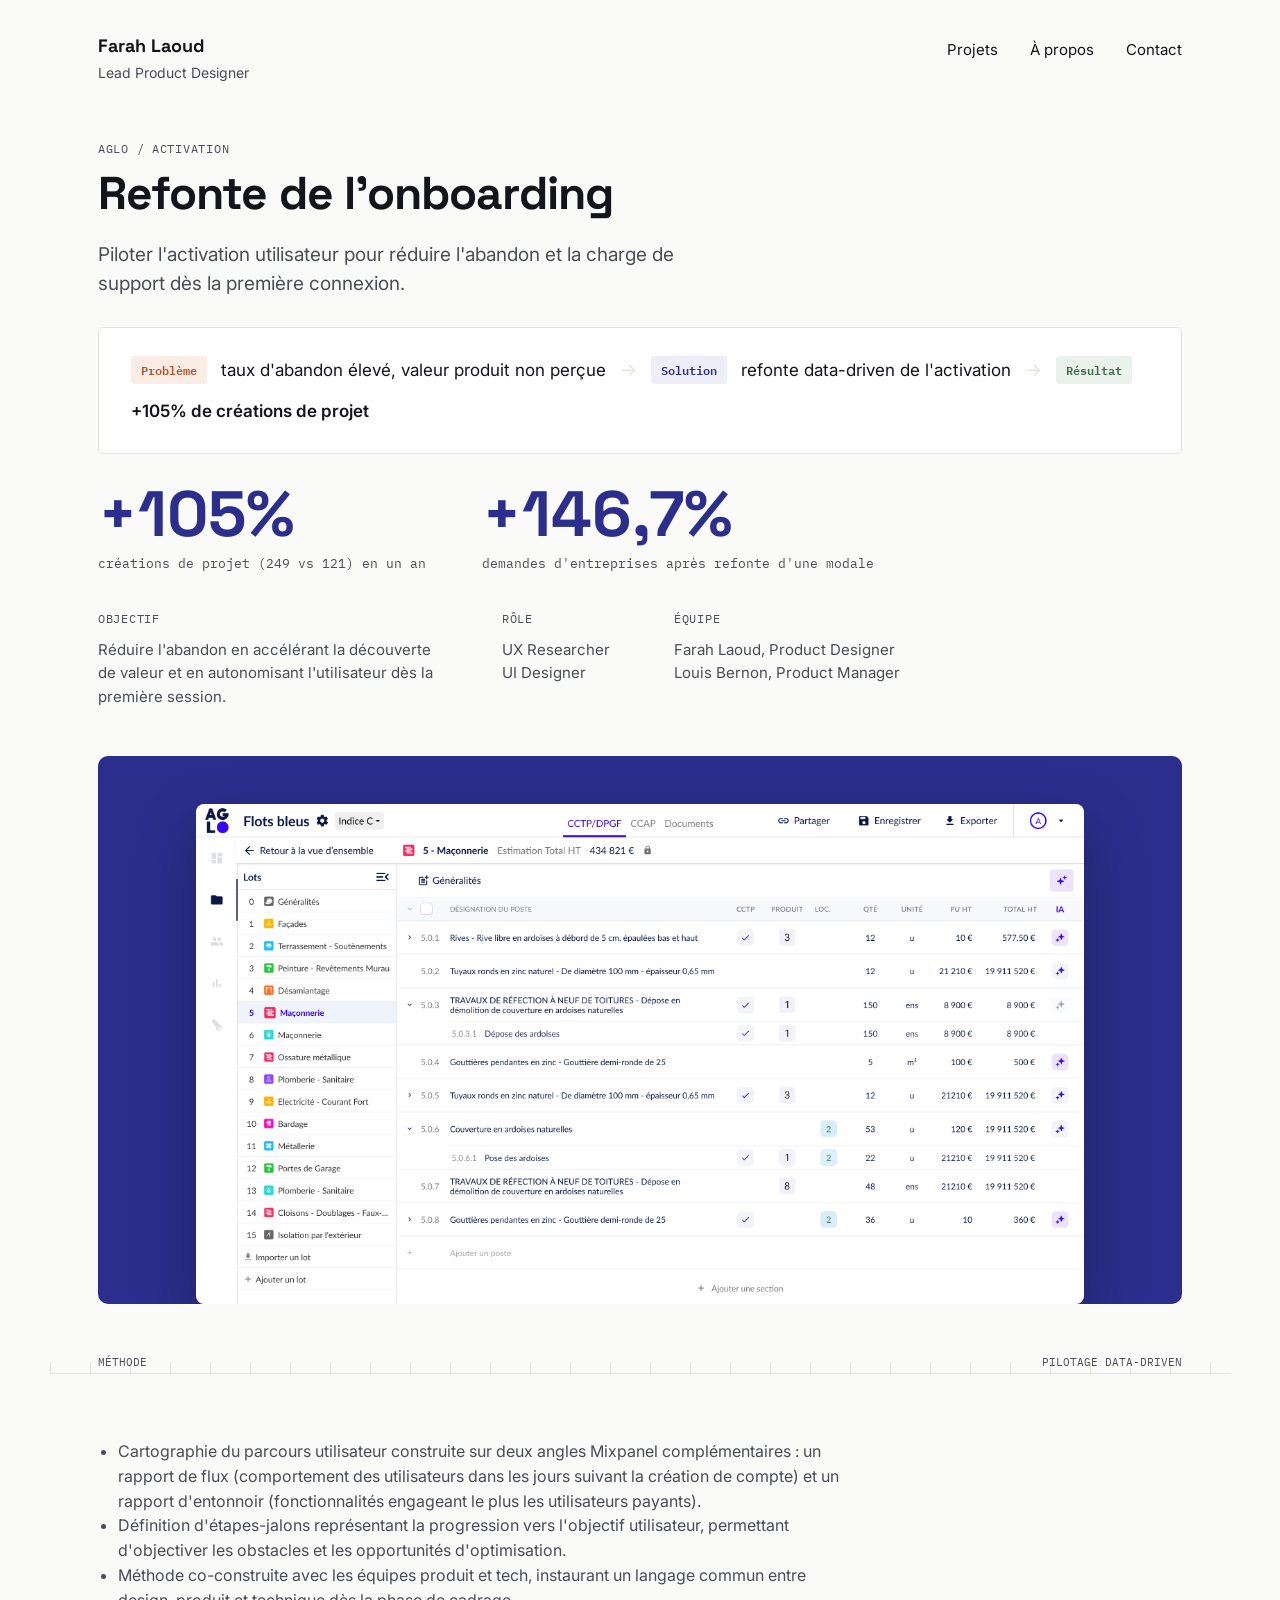
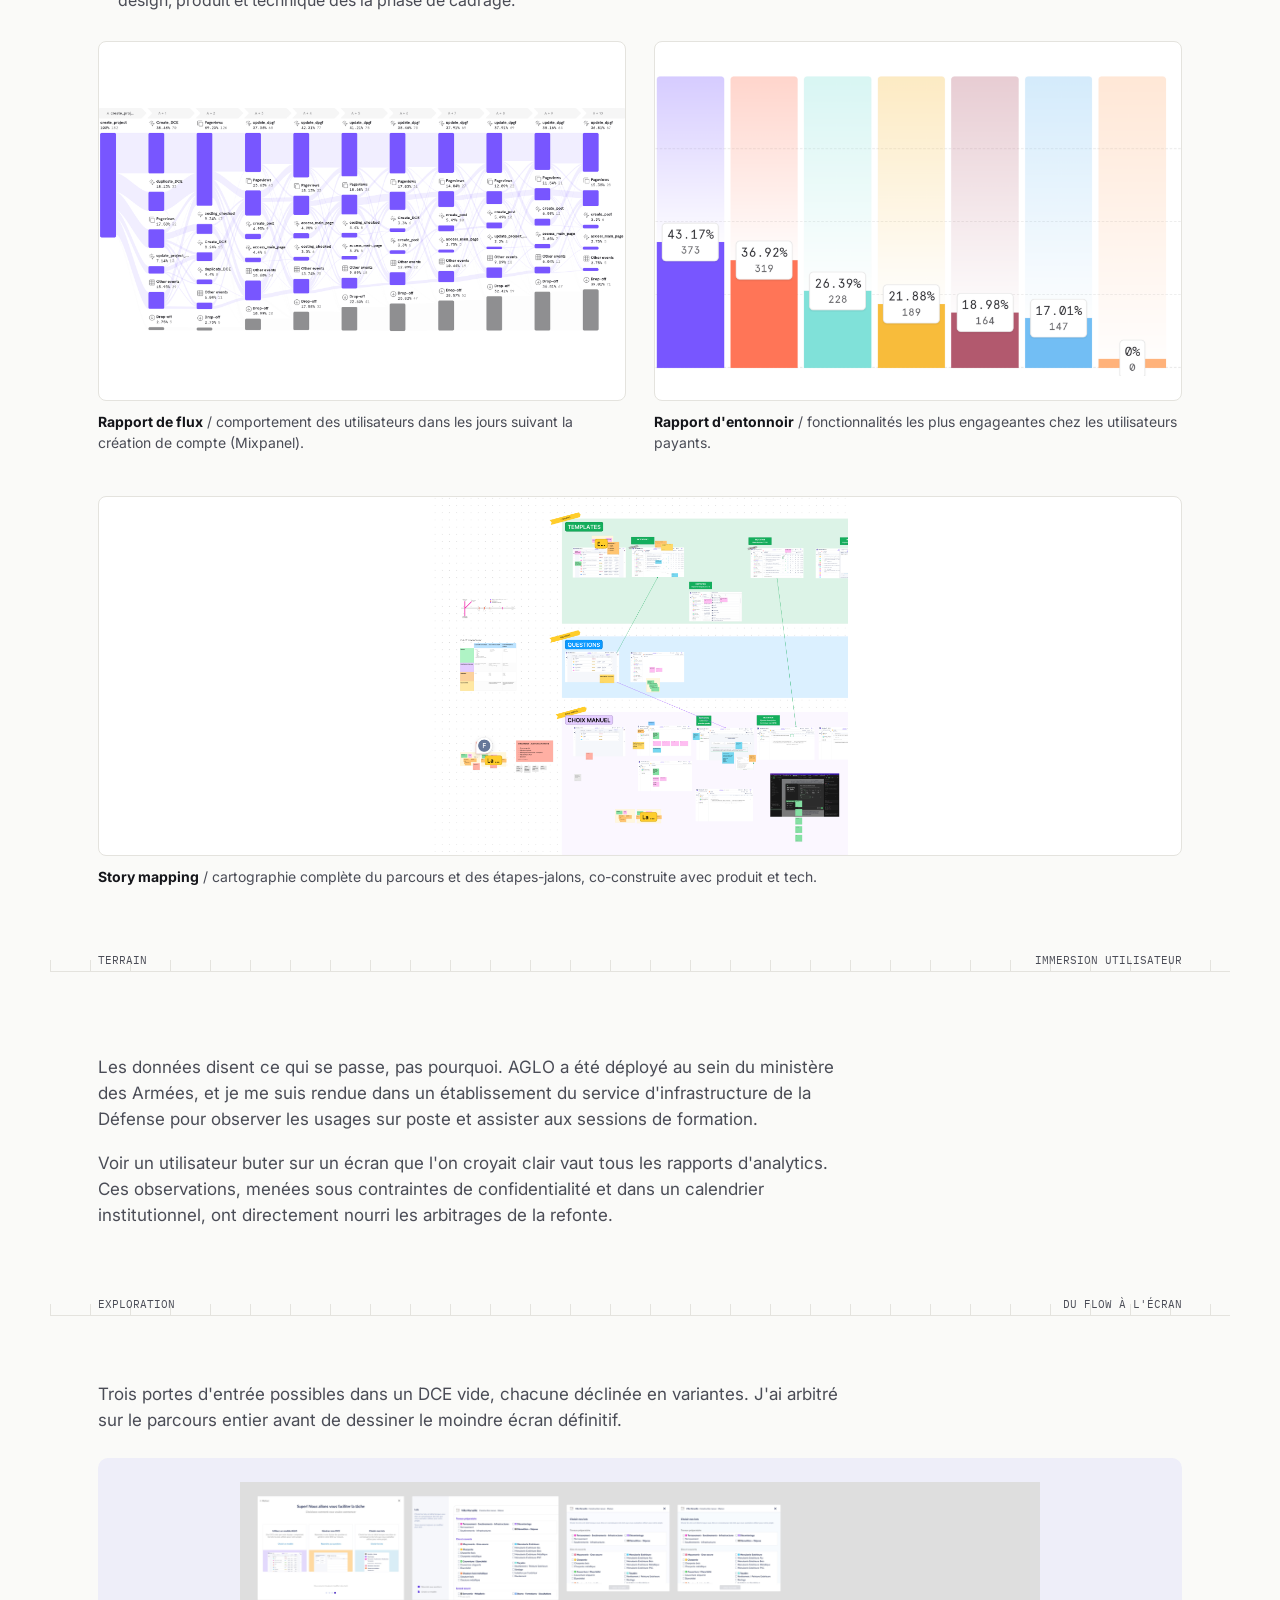
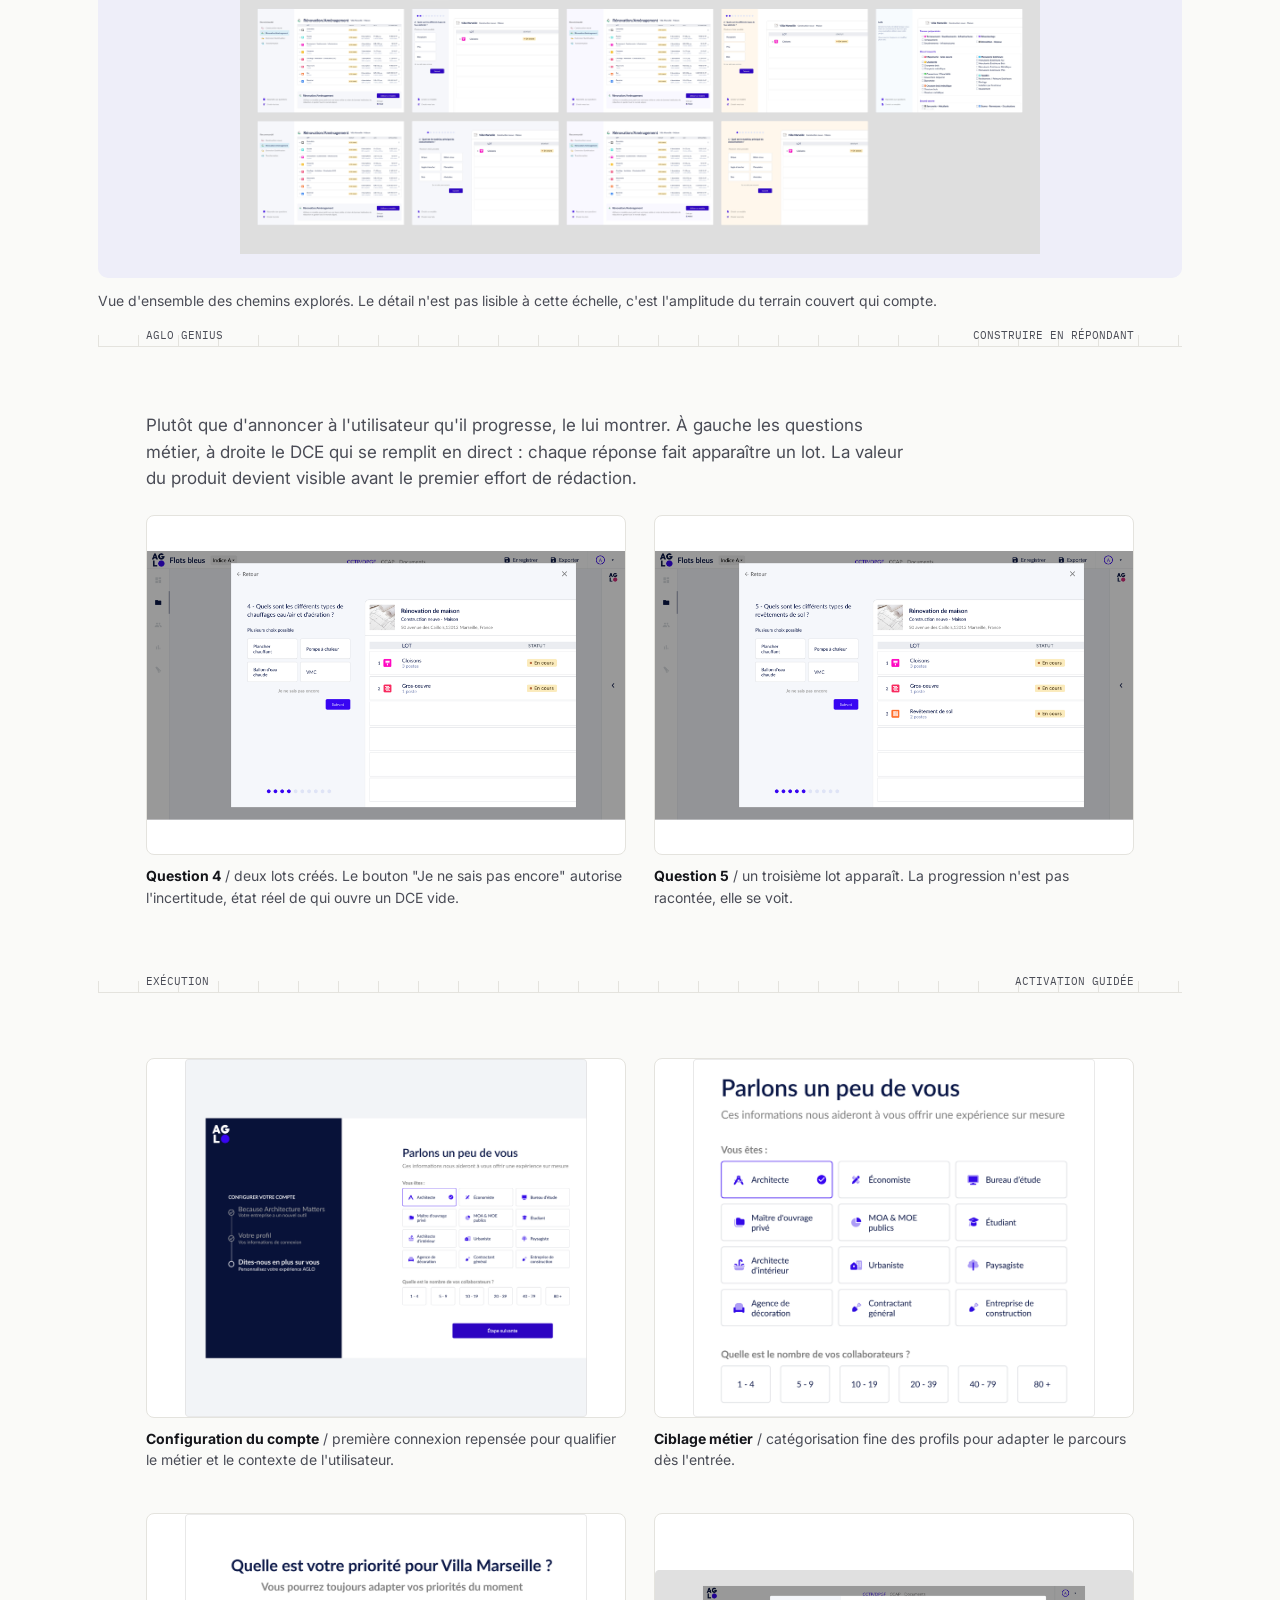
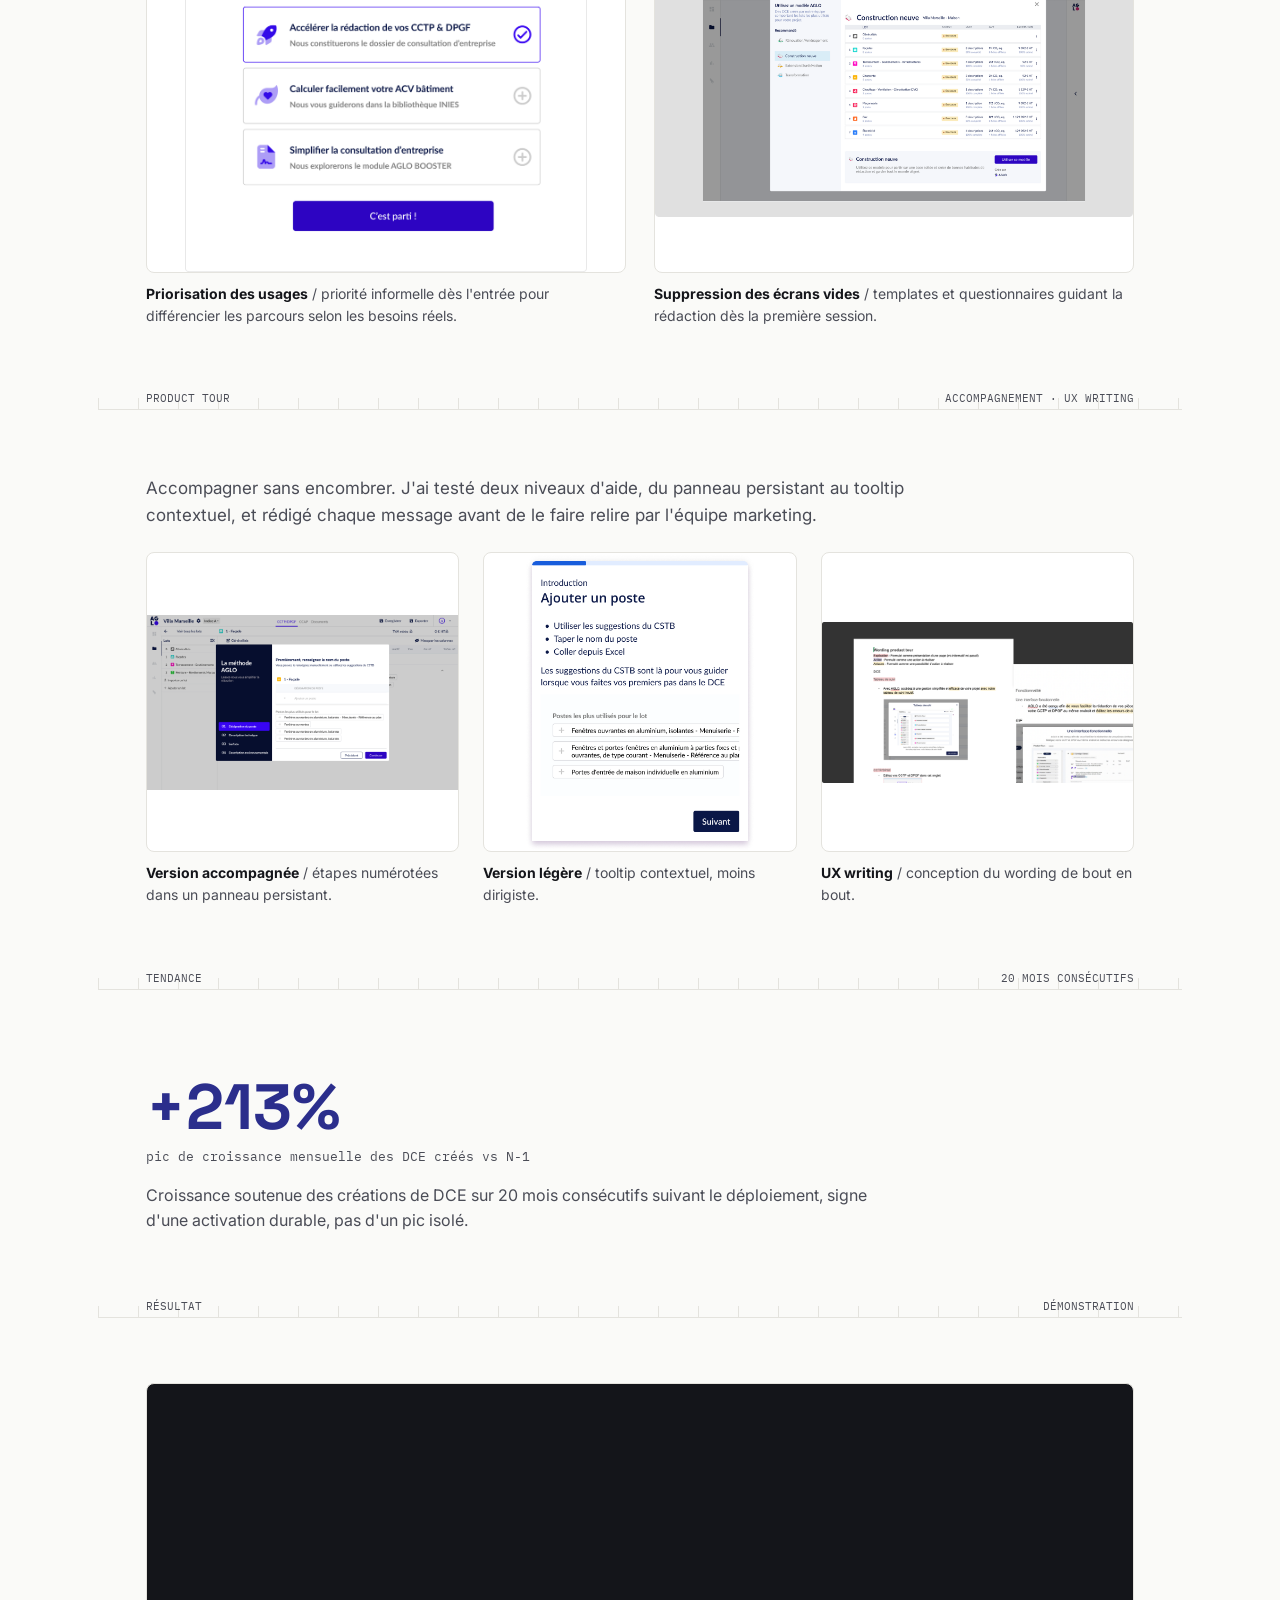
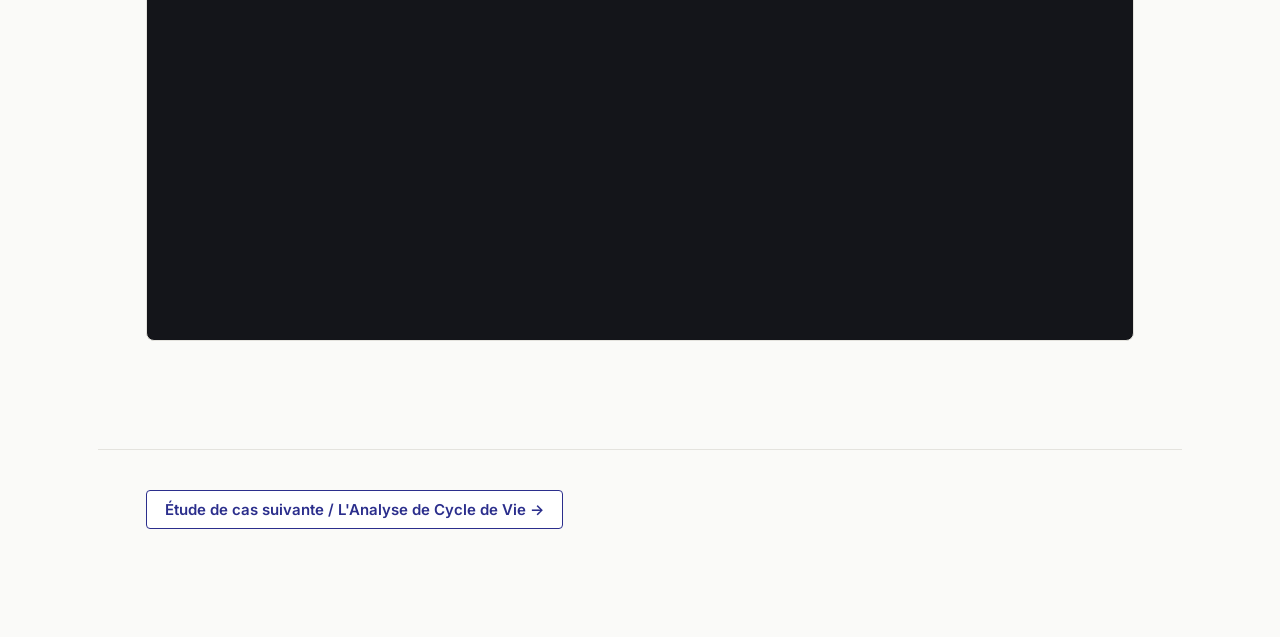
==== commit 13ad7fdf: "Update aglo.html" ====
--- a/aglo.html
+++ b/aglo.html
@@ -113,16 +113,6 @@
     <img src="images/ob_flow_explore.png" style="width:100%; height:420px; object-fit:contain; background:var(--accent-soft); border-radius:10px; padding:24px 0; display:block;">
     <p style="font-size:14px; color:var(--ink-soft); margin-top:12px;">Vue d'ensemble des chemins explorés. Le détail n'est pas lisible à cette échelle, c'est l'amplitude du terrain couvert qui compte.</p>
 
-    <div style="display:flex; flex-wrap:wrap; gap:32px; align-items:center; margin-top:44px;">
-      <div style="flex:1 1 320px; min-width:280px;">
-        <div class="v2-eyebrow">Puis l'arbitrage fin</div>
-        <p style="font-size:17px; color:var(--ink-soft); margin:8px 0 0 0;">Comparer à contenu constant : deux ou trois colonnes, ajout du champ date, densité des cartes. Une seule variable change d'une version à l'autre, sinon la comparaison ne dit rien.</p>
-      </div>
-      <div style="flex:1 1 440px; min-width:300px;">
-        <img src="images/ob_variantes_modales.png" style="width:100%; height:400px; object-fit:contain; background:var(--paper-raised); border-radius:8px; border:1px solid var(--line); display:block;">
-      </div>
-    </div>
-  </div>
 
   <div class="v2-ruler"></div>
   <div class="v2-ruler-label"><span>AGLO GENIUS</span><span>CONSTRUIRE EN RÉPONDANT</span></div>
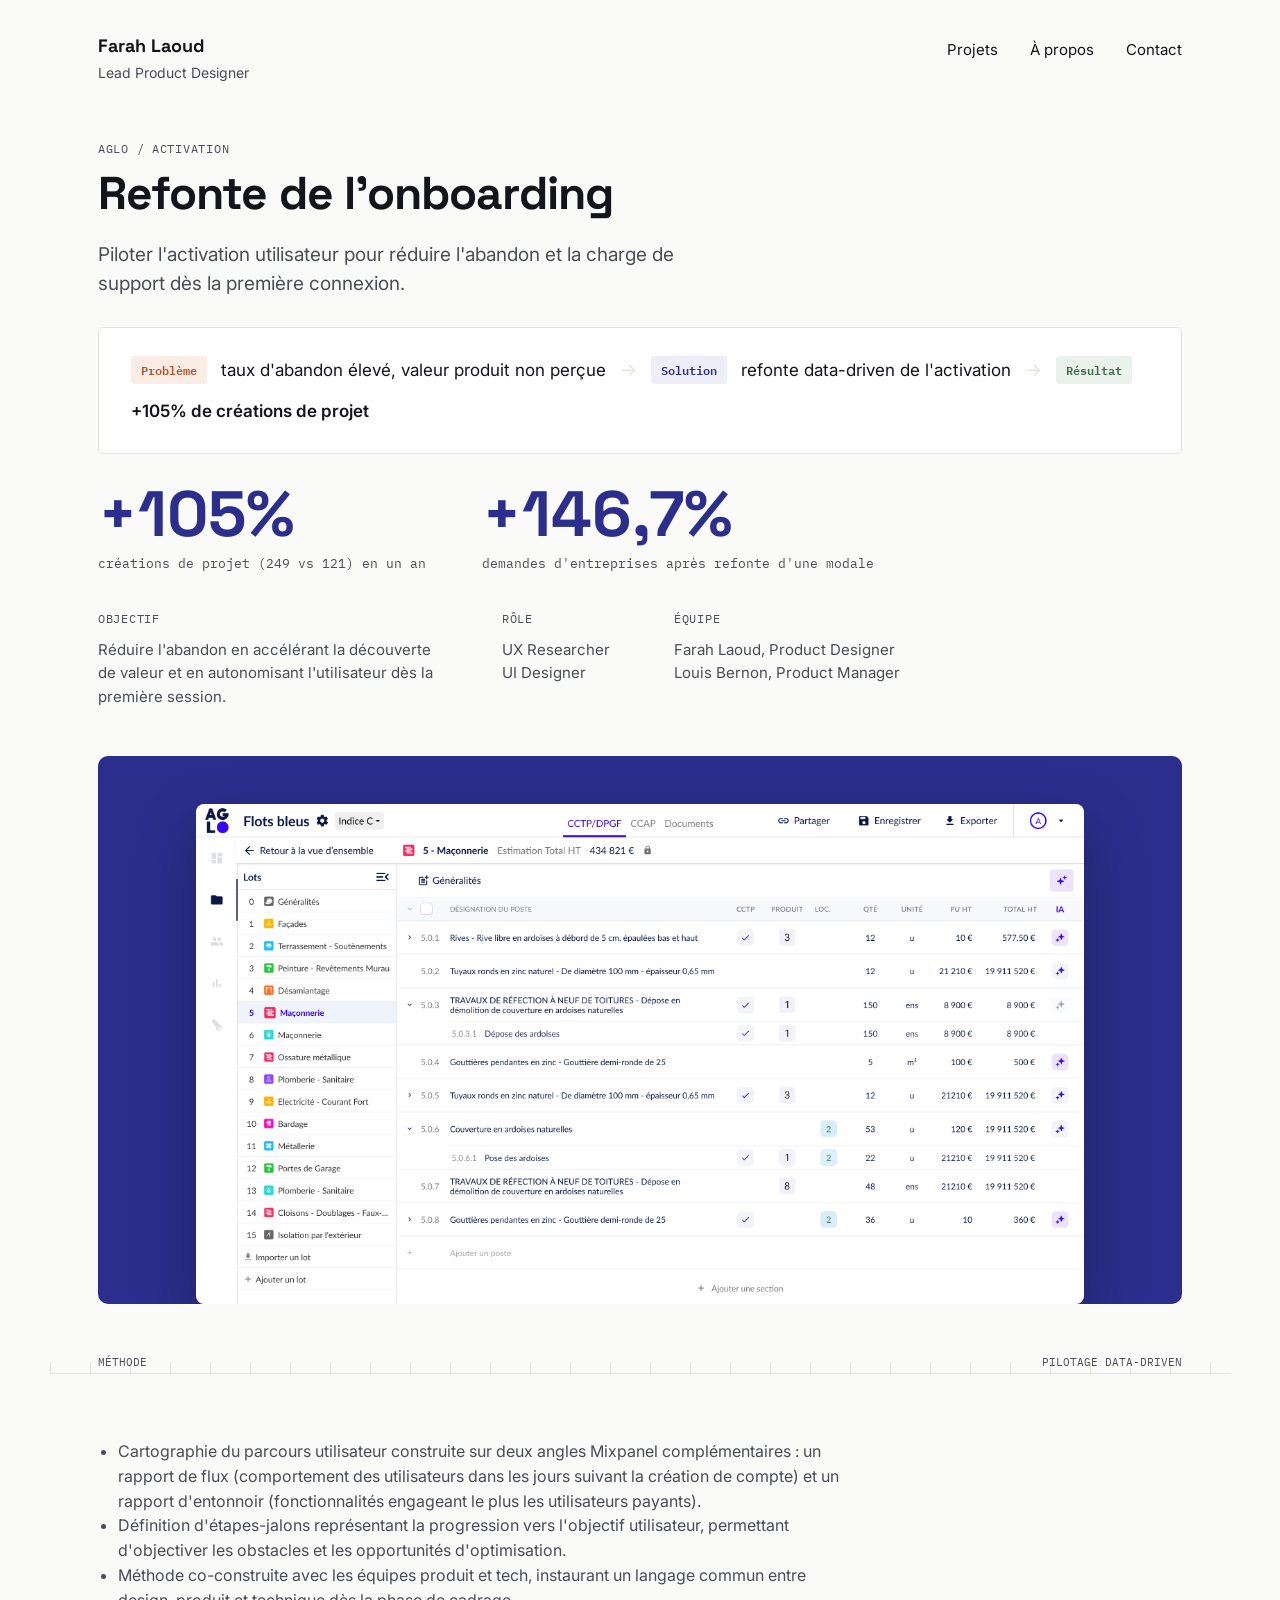
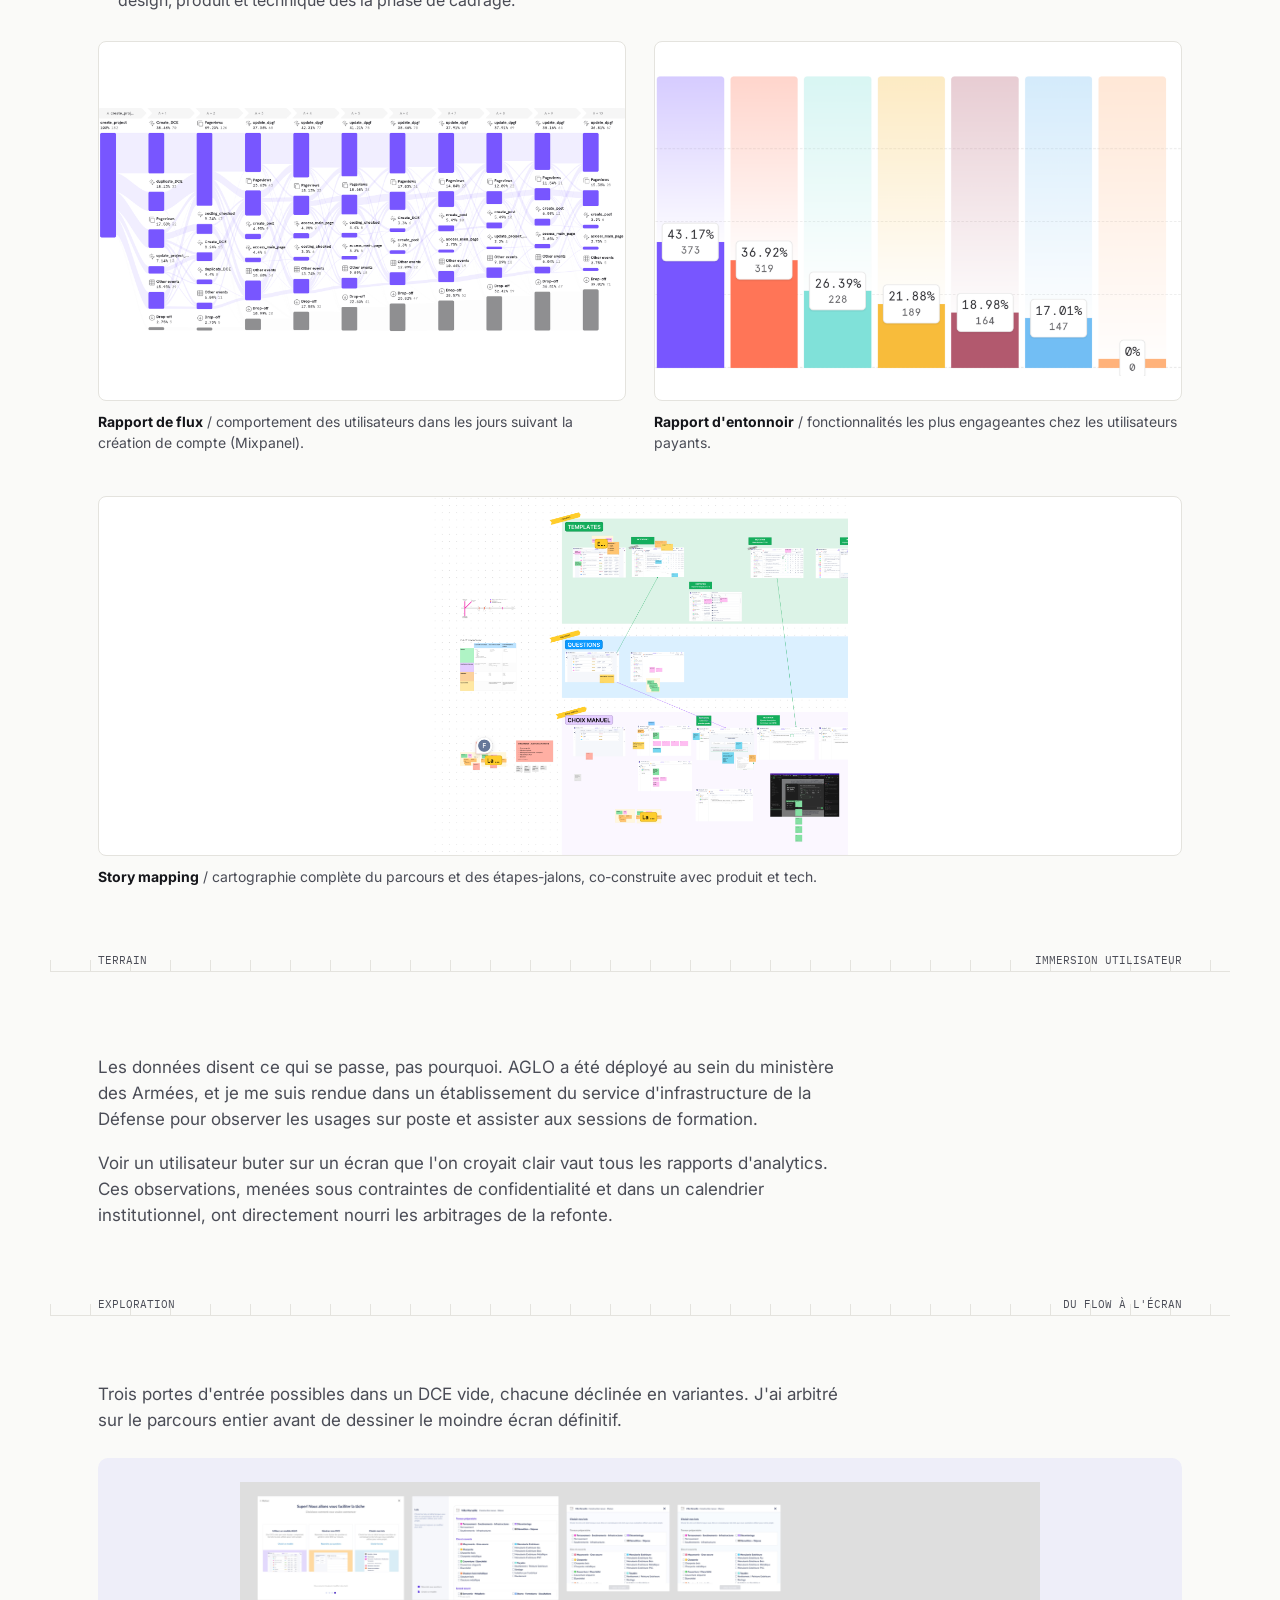
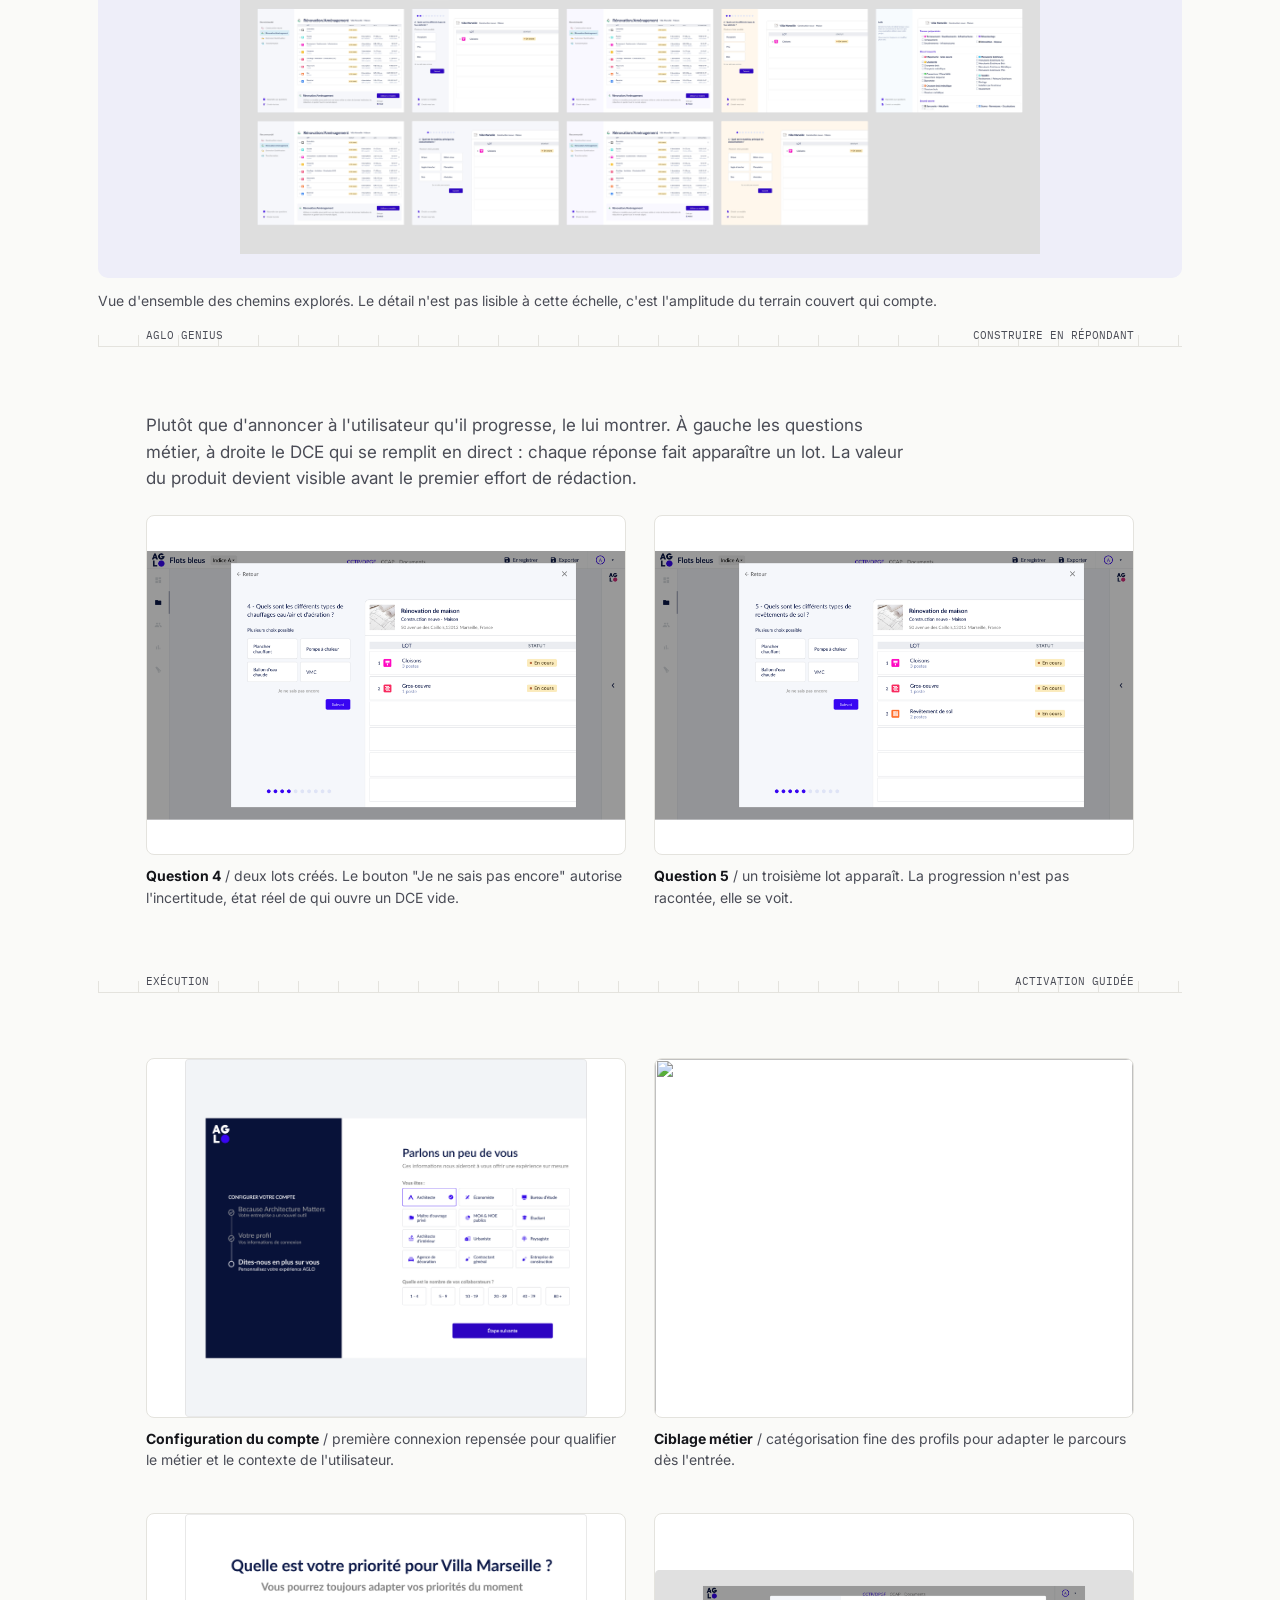
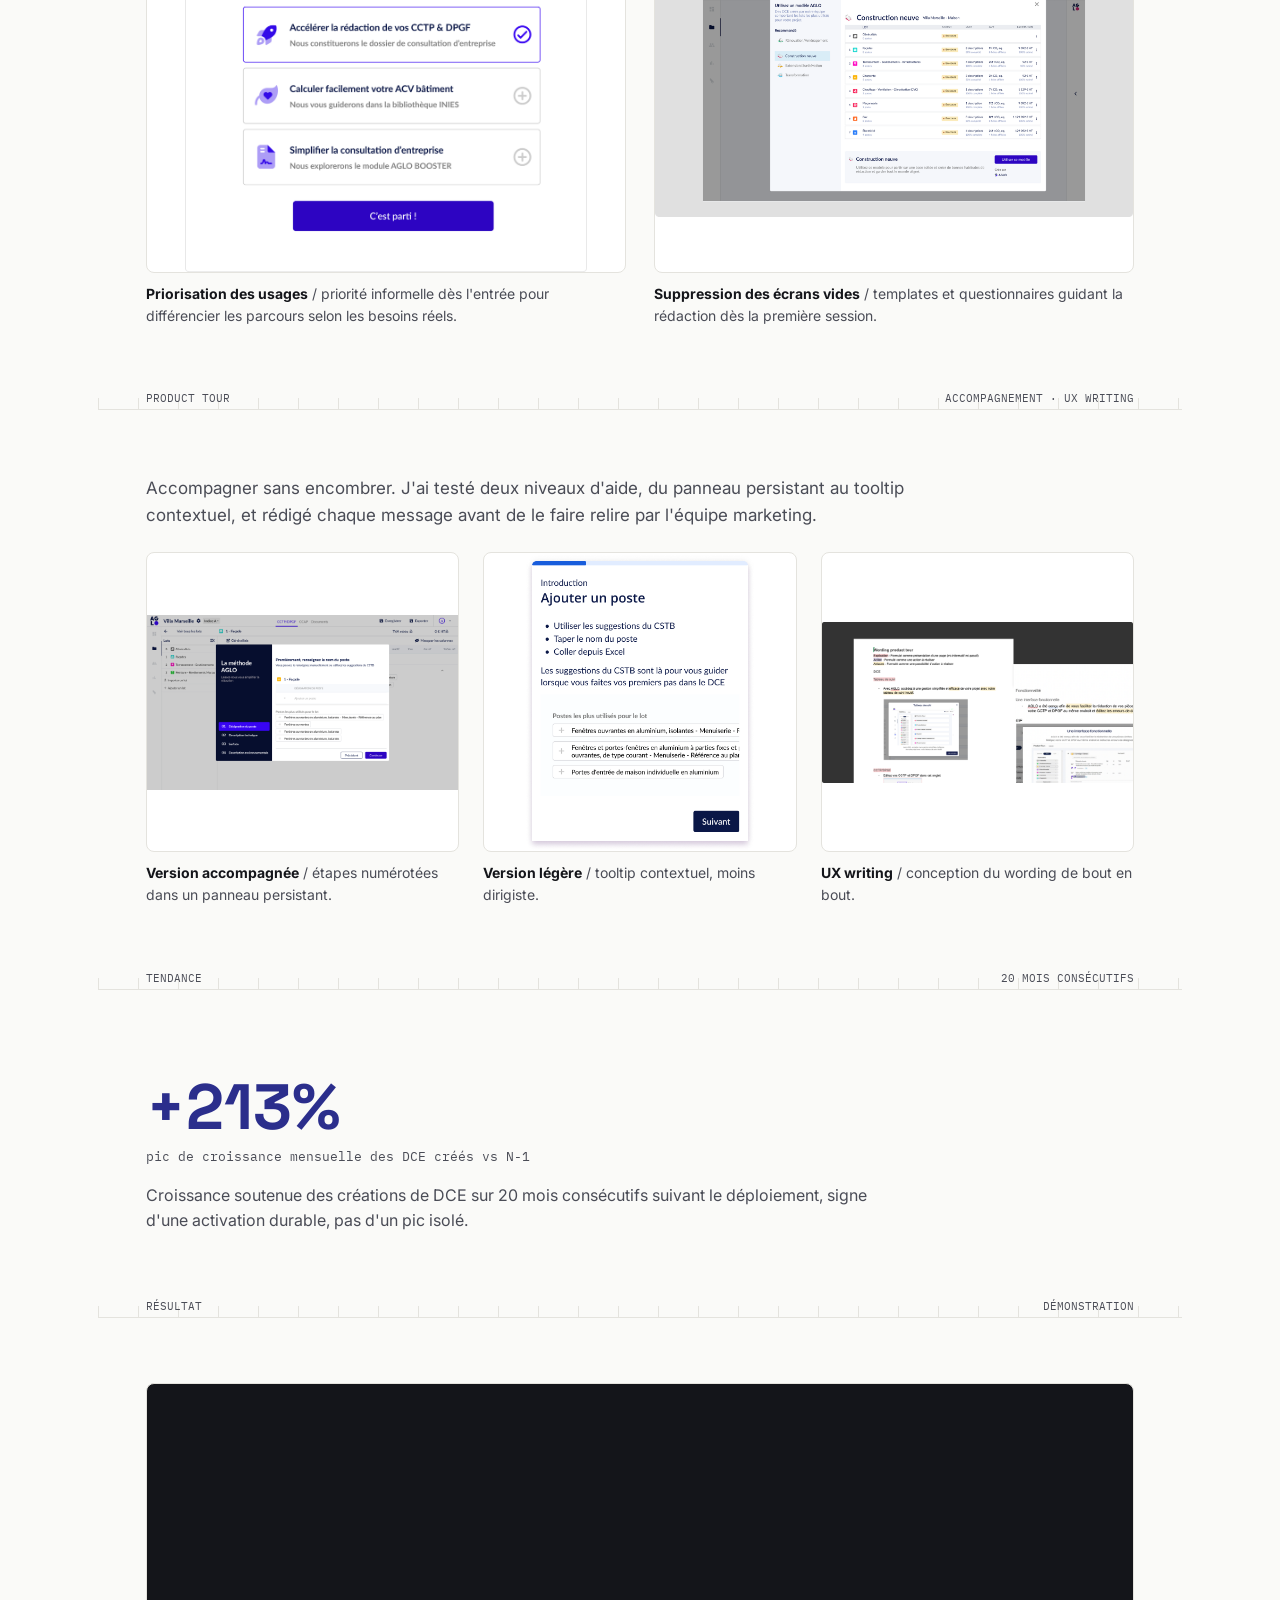
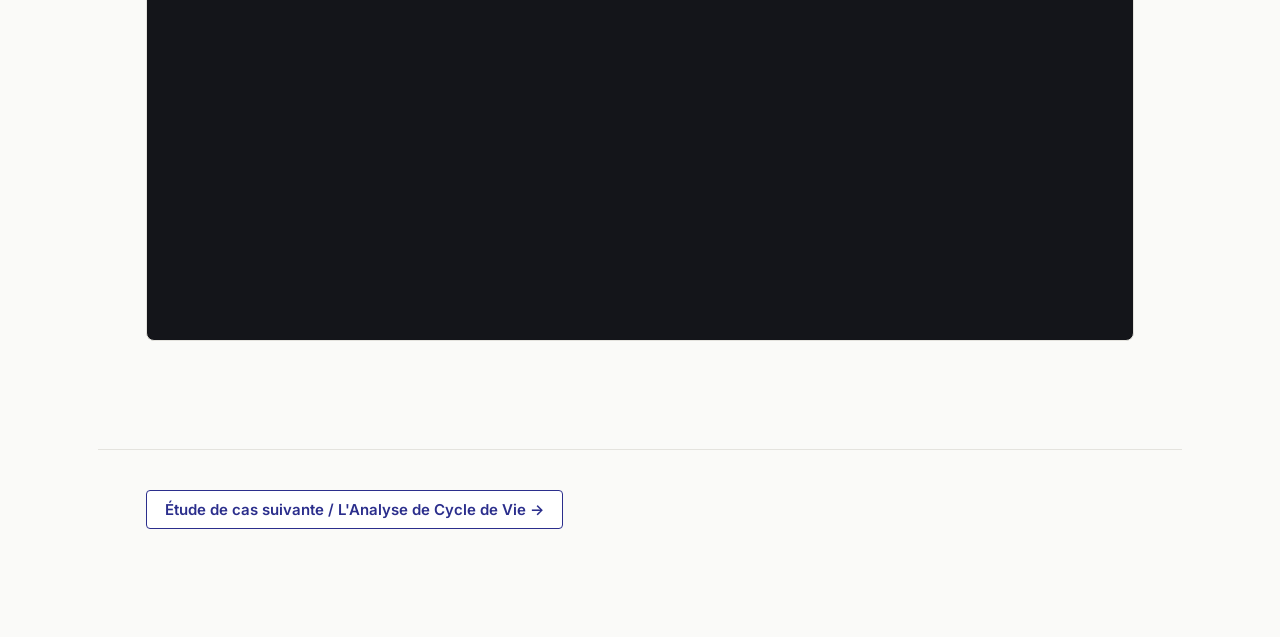
==== commit d8df21d4: "Update aglo.html" ====
--- a/aglo.html
+++ b/aglo.html
@@ -143,7 +143,7 @@
         <p style="font-size:14px; color:var(--ink-soft); margin-top:10px;"><strong style="color:var(--ink);">Configuration du compte</strong> / première connexion repensée pour qualifier le métier et le contexte de l'utilisateur.</p>
       </div>
       <div style="flex:1 1 calc(50% - 14px); min-width:300px;">
-        <img src="images/o2.png" style="width:100%; height:360px; object-fit:contain; background:var(--paper-raised); border-radius:8px; border:1px solid var(--line); display:block;">
+        <img src="images/Détails.png" style="width:100%; height:360px; object-fit:contain; background:var(--paper-raised); border-radius:8px; border:1px solid var(--line); display:block;">
         <p style="font-size:14px; color:var(--ink-soft); margin-top:10px;"><strong style="color:var(--ink);">Ciblage métier</strong> / catégorisation fine des profils pour adapter le parcours dès l'entrée.</p>
       </div>
       <div style="flex:1 1 calc(50% - 14px); min-width:300px;">
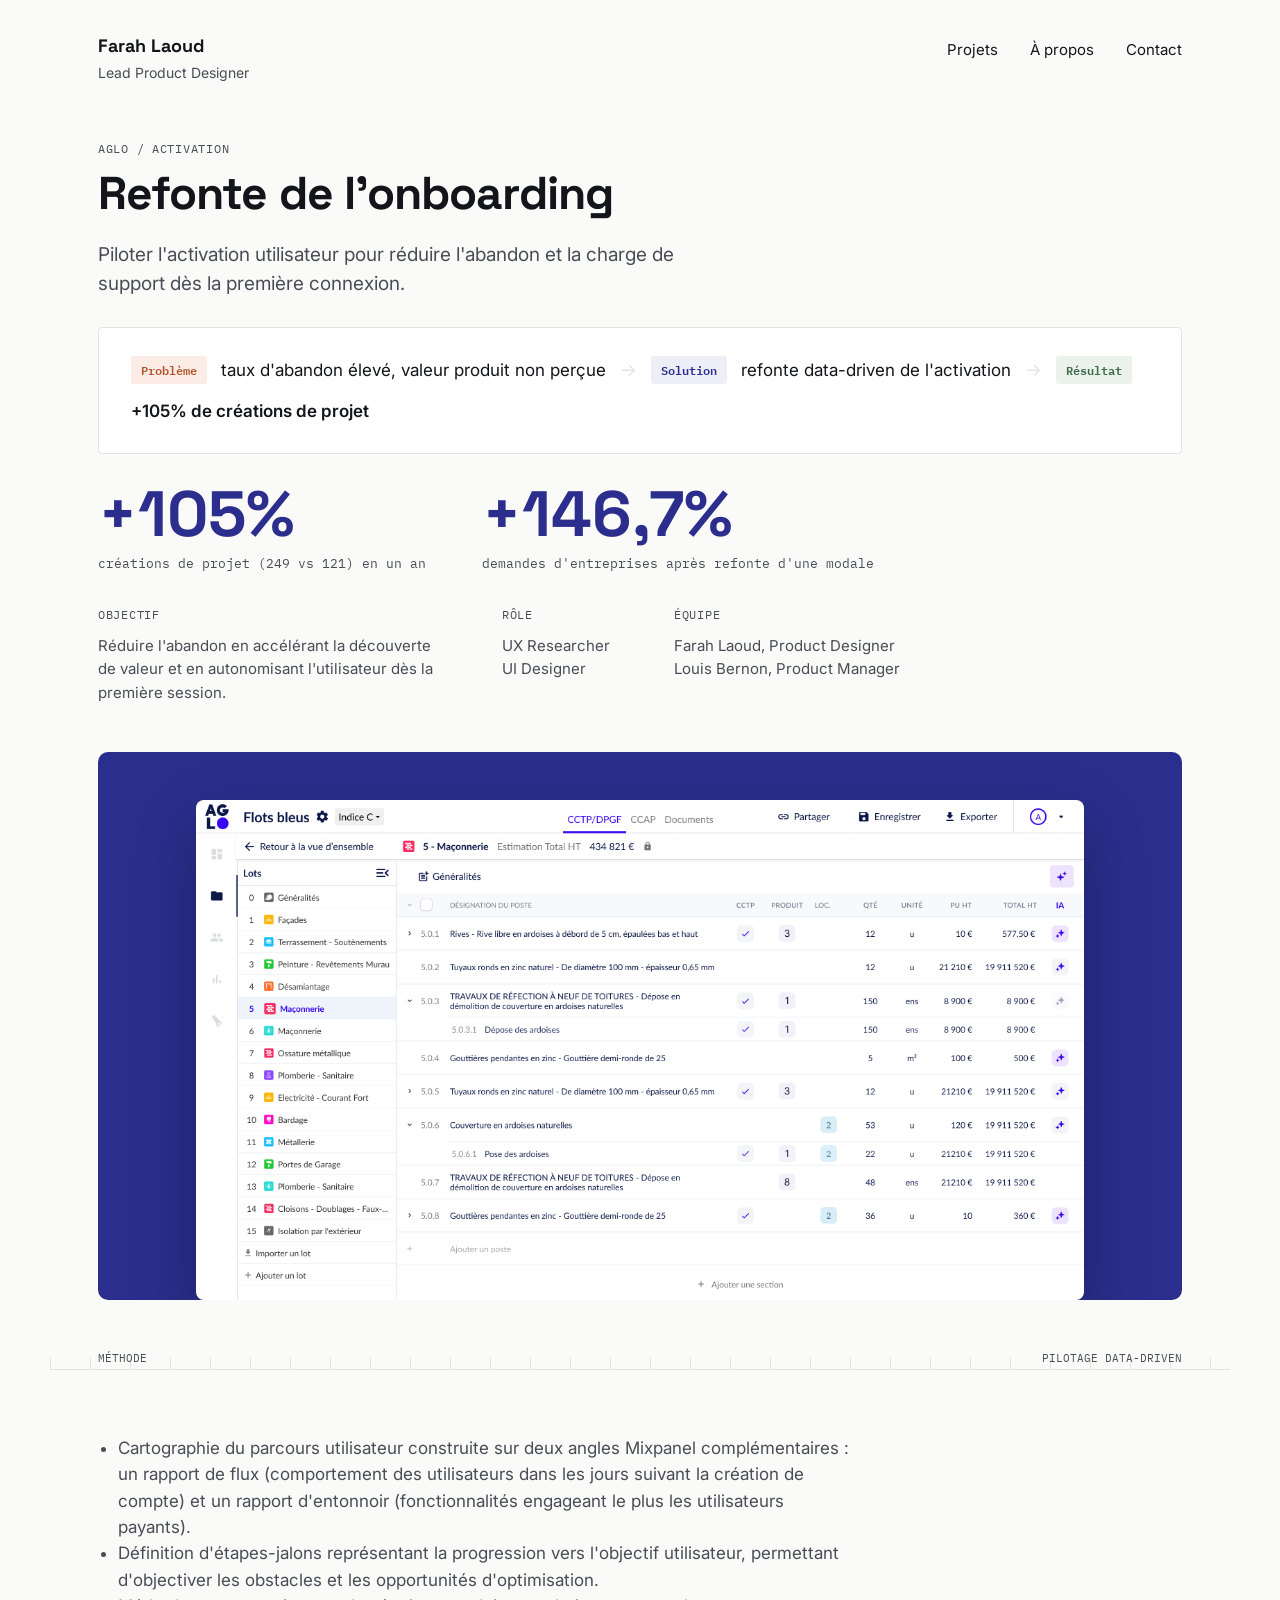
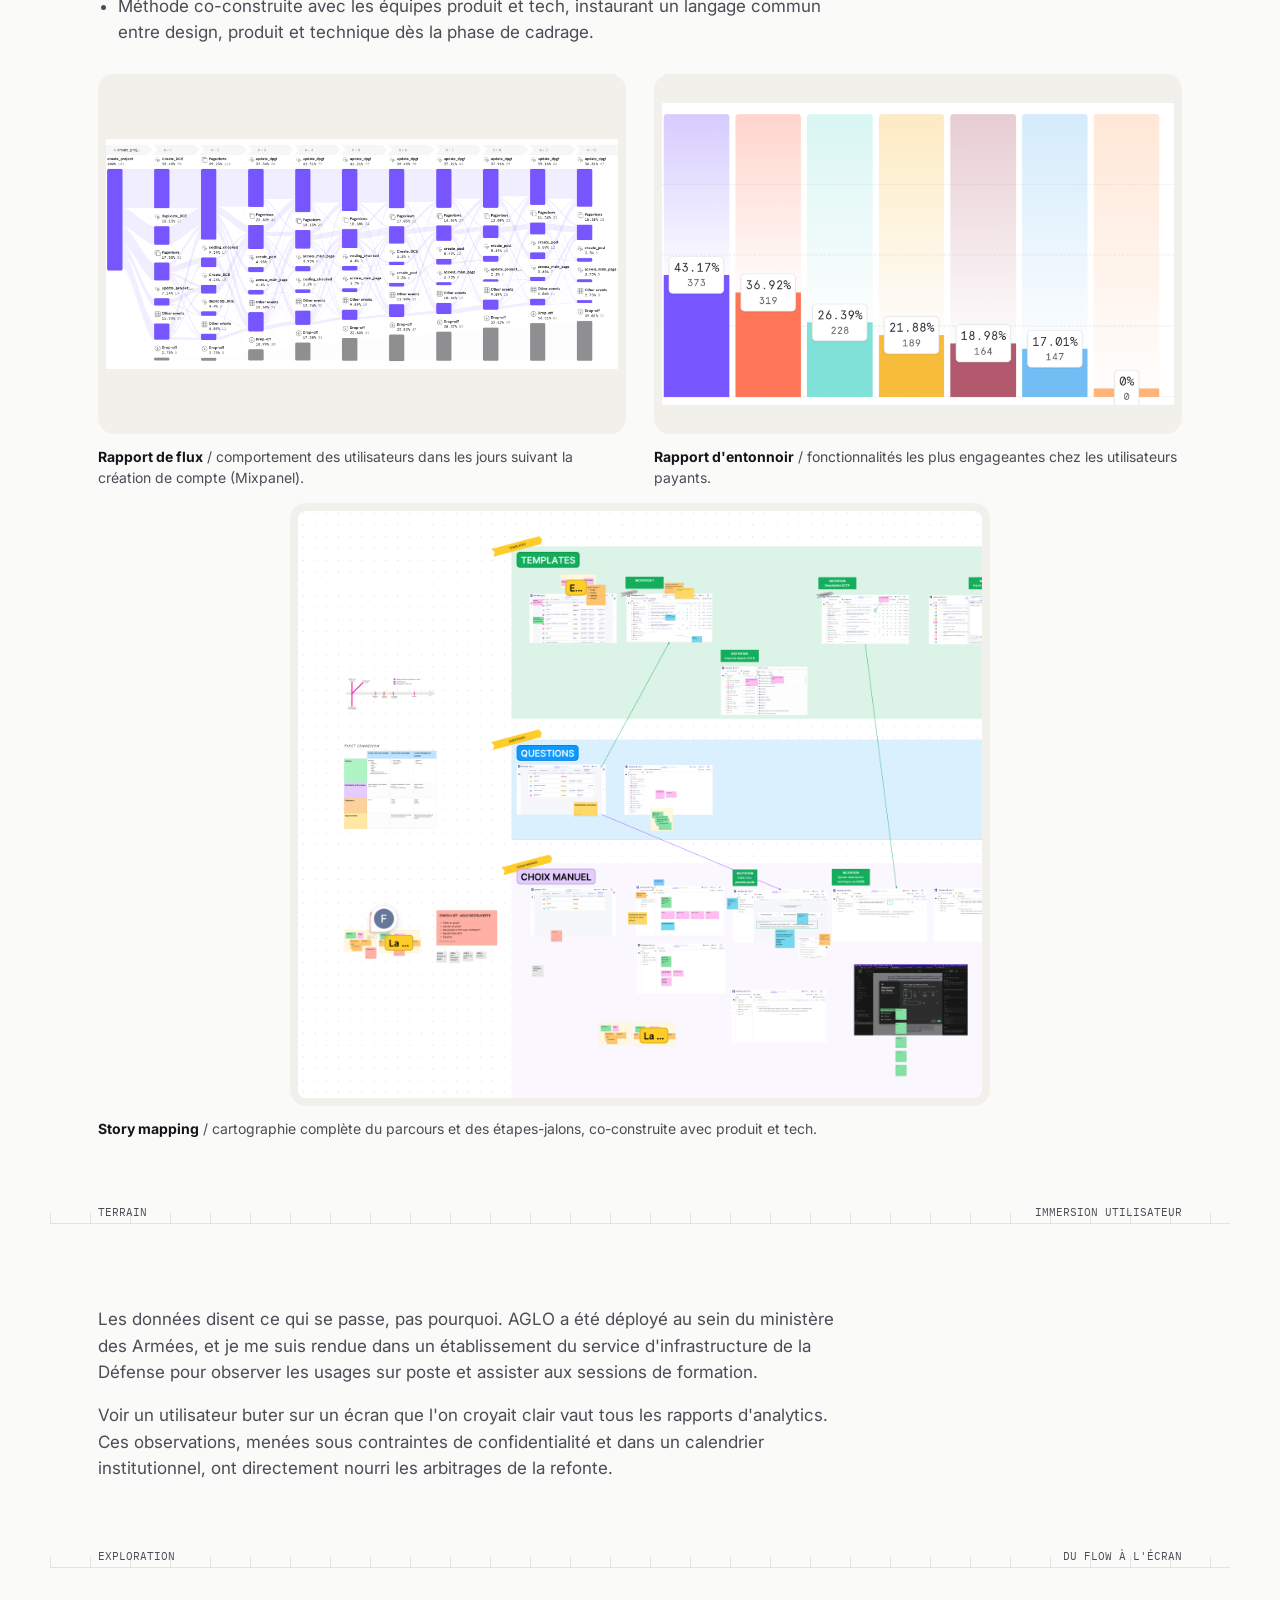
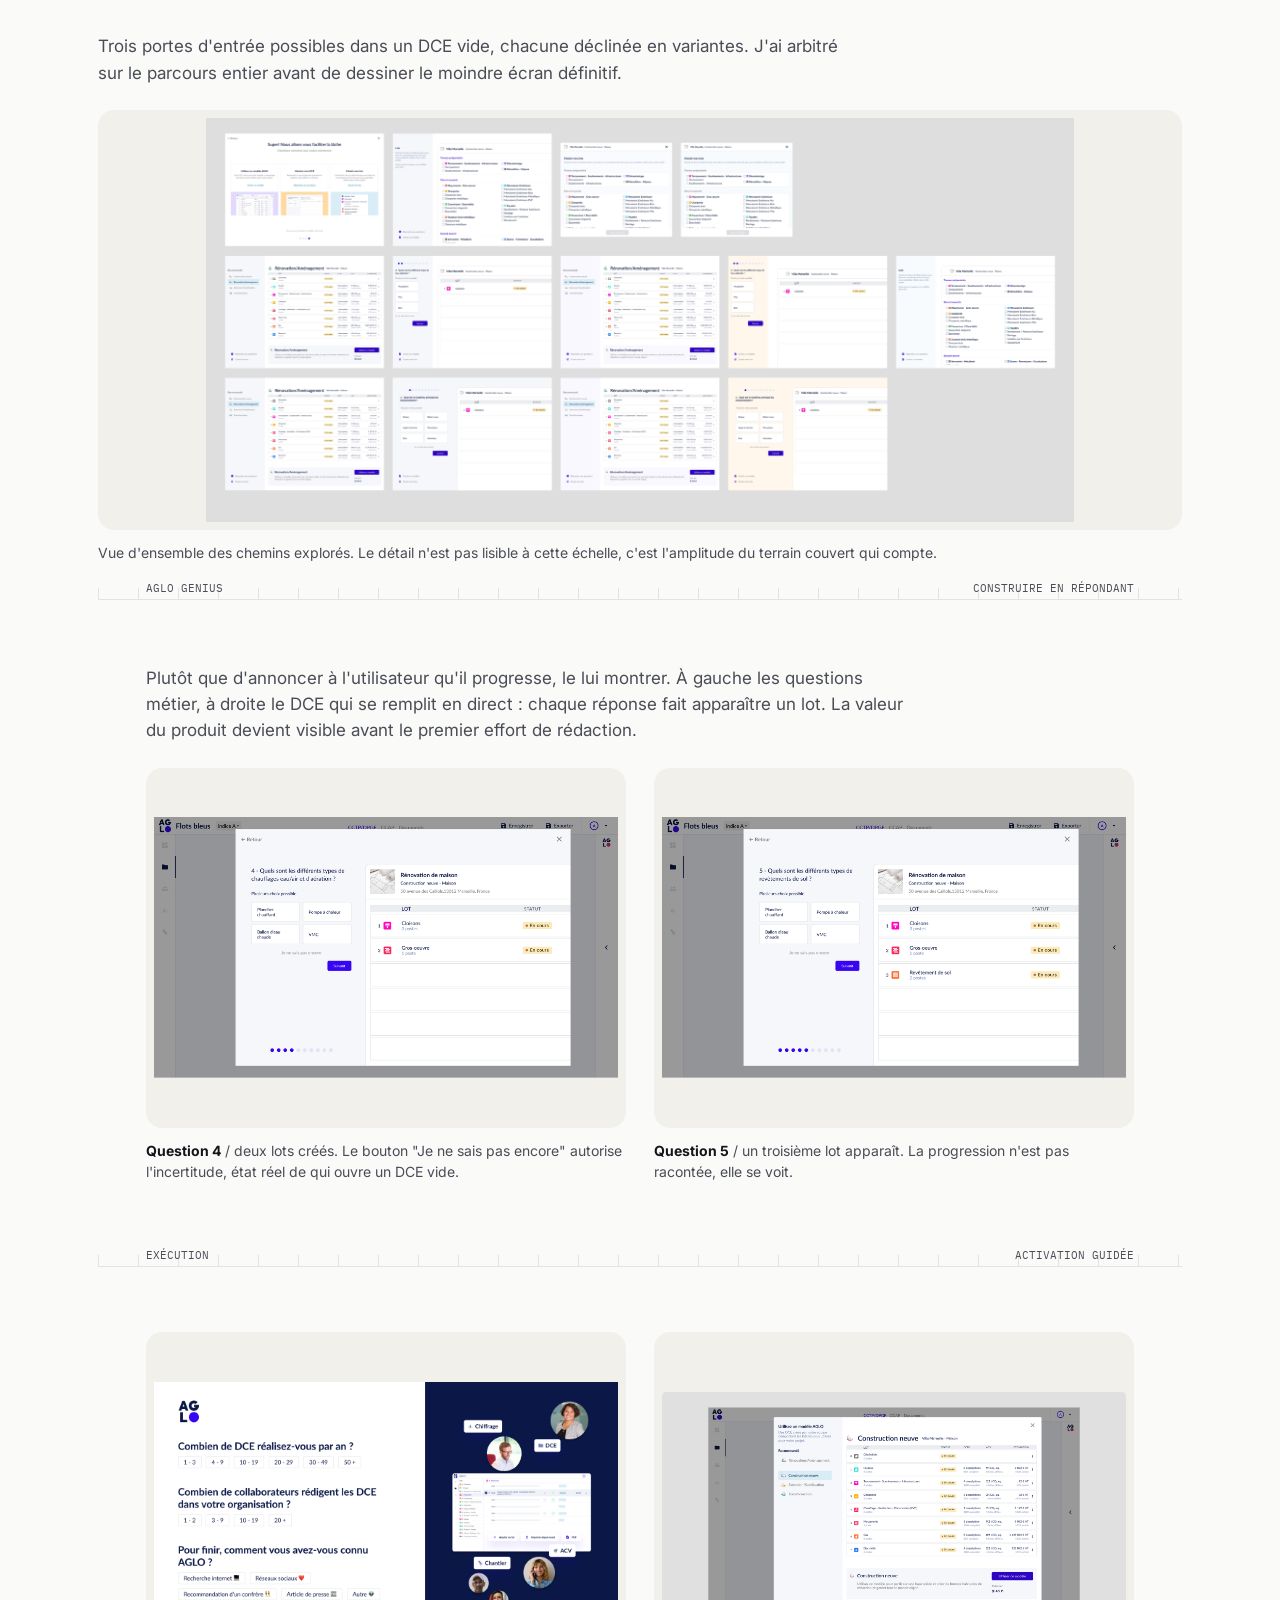
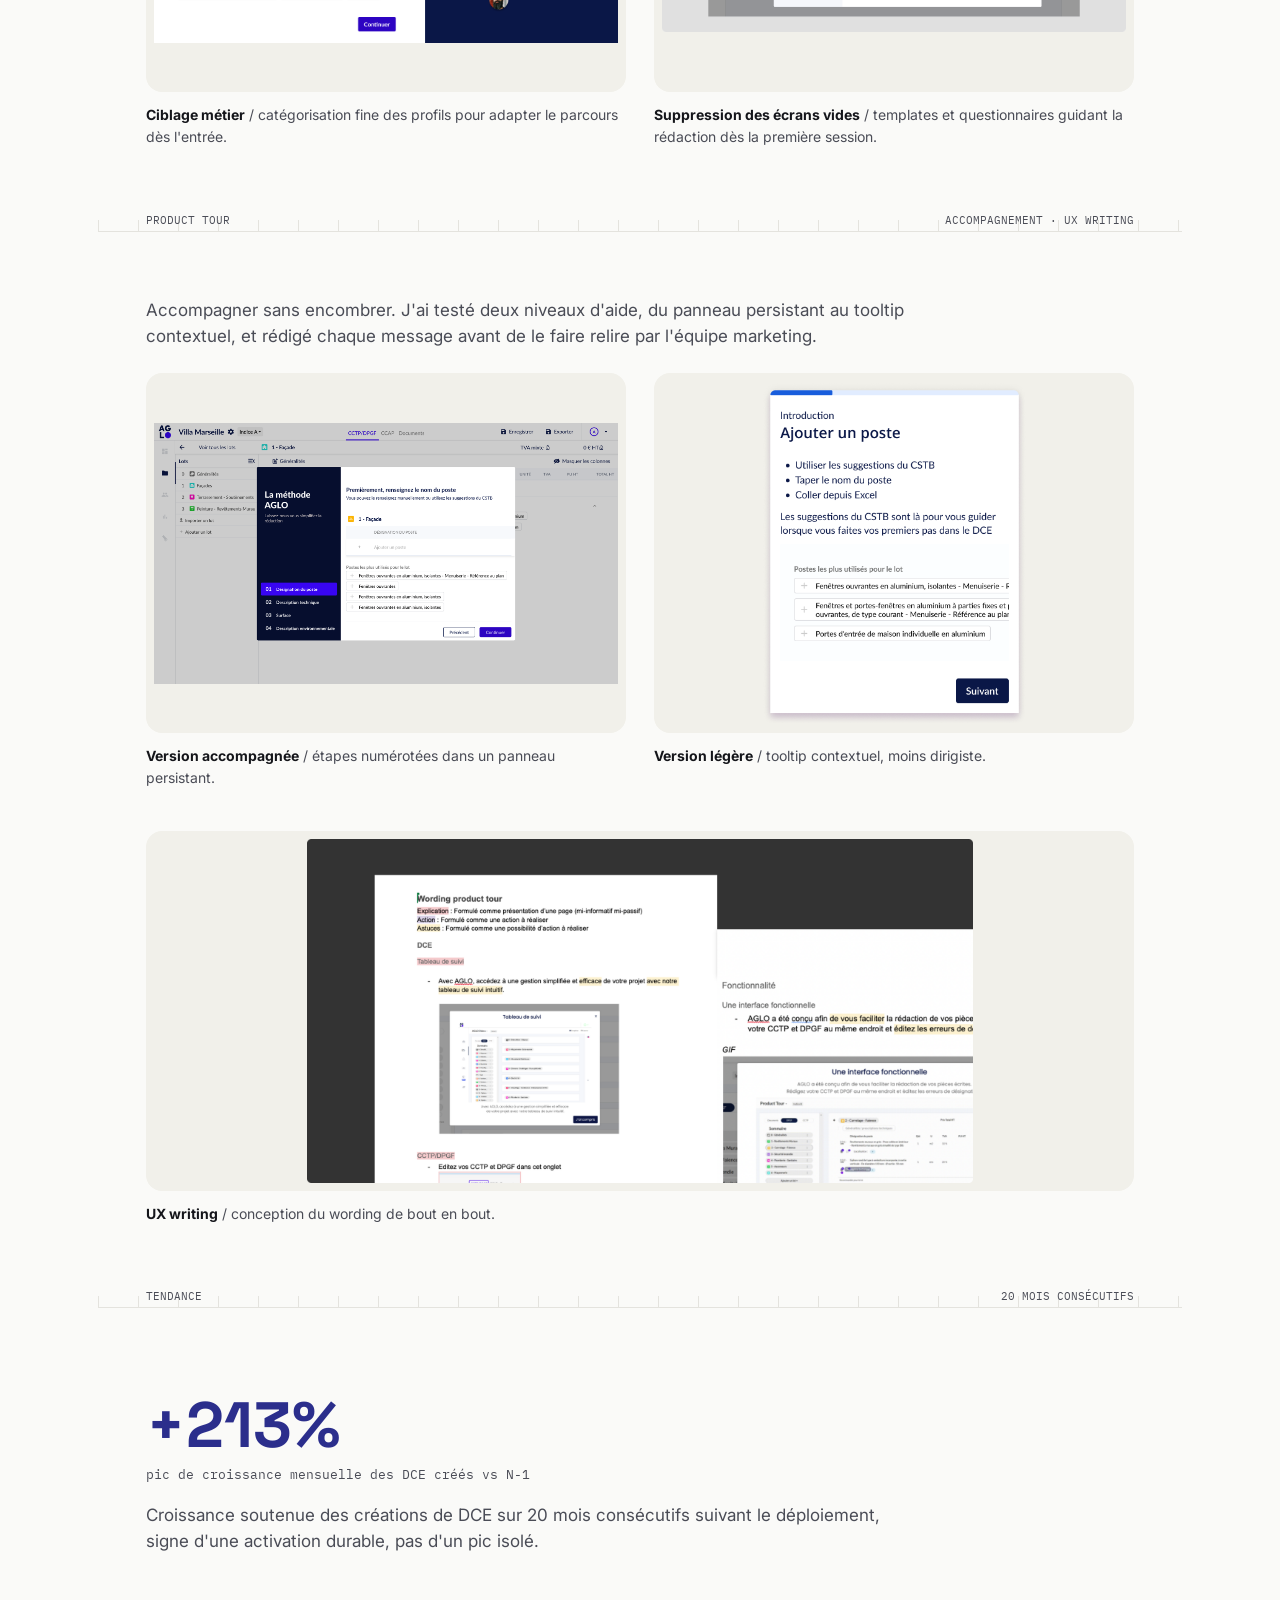
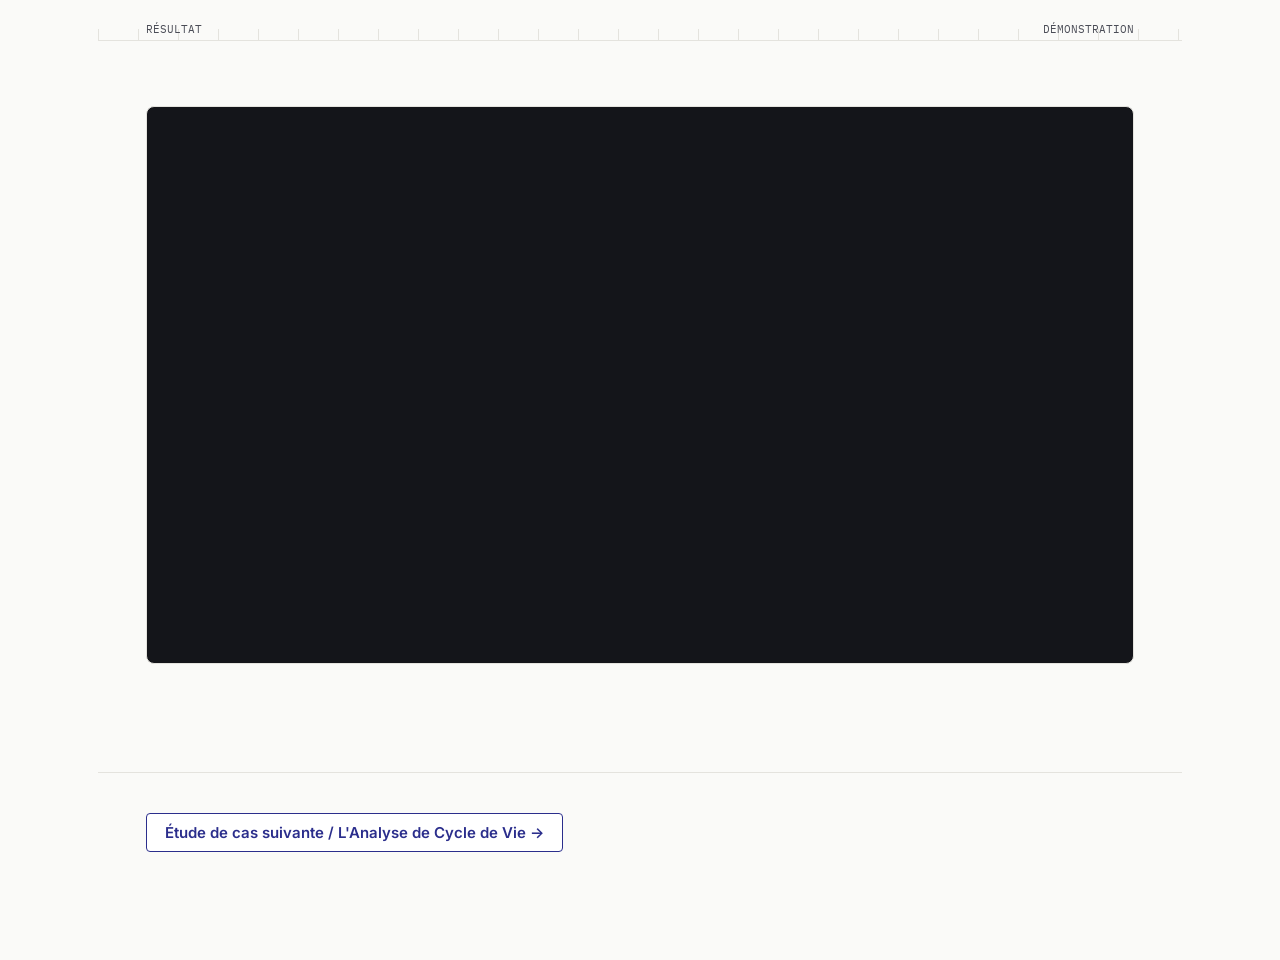
==== commit 9bc30754: "Add files via upload" ====
--- a/aglo.html
+++ b/aglo.html
@@ -46,7 +46,7 @@
       </div>
     </div>
 
-    <div class="v2-num-row" style="margin-top:36px; gap:64px;">
+    <div class="v2-num-row" style="margin-top:32px; gap:64px;">
       <div style="max-width:340px;">
         <div class="v2-eyebrow">Objectif</div>
         <p style="font-size:15px; color:var(--ink-soft); margin:6px 0 0 0;">Réduire l'abandon en accélérant la découverte de valeur et en autonomisant l'utilisateur dès la première session.</p>
@@ -72,7 +72,7 @@
   <div class="v2-ruler-label"><span>MÉTHODE</span><span>PILOTAGE DATA-DRIVEN</span></div>
 
   <div class="v2-section">
-    <ul style="max-width:760px; font-size:16px; color:var(--ink-soft); margin:0 0 28px 0; padding-left:20px;">
+    <ul style="max-width:760px; font-size:17px; color:var(--ink-soft); margin:0 0 28px 0; padding-left:20px;">
       <li>Cartographie du parcours utilisateur construite sur deux angles Mixpanel complémentaires : un rapport de flux (comportement des utilisateurs dans les jours suivant la création de compte) et un rapport d'entonnoir (fonctionnalités engageant le plus les utilisateurs payants).</li>
       <li>Définition d'étapes-jalons représentant la progression vers l'objectif utilisateur, permettant d'objectiver les obstacles et les opportunités d'optimisation.</li>
       <li>Méthode co-construite avec les équipes produit et tech, instaurant un langage commun entre design, produit et technique dès la phase de cadrage.</li>
@@ -80,15 +80,15 @@
     <div style="display:flex; flex-wrap:wrap; gap:28px; align-items:flex-start;">
       <div style="flex:1 1 calc(50% - 14px); min-width:300px;">
         <img src="images/comportement.png" style="width:100%; height:360px; object-fit:contain; background:var(--paper-raised); border-radius:8px; border:1px solid var(--line); display:block;">
-        <p style="font-size:14px; color:var(--ink-soft); margin-top:10px;"><strong style="color:var(--ink);">Rapport de flux</strong> / comportement des utilisateurs dans les jours suivant la création de compte (Mixpanel).</p>
+        <p style="font-size:14px; color:var(--ink-soft); margin-top:12px;"><strong style="color:var(--ink);">Rapport de flux</strong> / comportement des utilisateurs dans les jours suivant la création de compte (Mixpanel).</p>
       </div>
       <div style="flex:1 1 calc(50% - 14px); min-width:300px;">
         <img src="images/chart.png" style="width:100%; height:360px; object-fit:contain; background:var(--paper-raised); border-radius:8px; border:1px solid var(--line); display:block;">
-        <p style="font-size:14px; color:var(--ink-soft); margin-top:10px;"><strong style="color:var(--ink);">Rapport d'entonnoir</strong> / fonctionnalités les plus engageantes chez les utilisateurs payants.</p>
-      </div>
-    </div>
-    <img src="images/mapping.png" style="width:100%; height:360px; object-fit:contain; background:var(--paper-raised); border-radius:8px; border:1px solid var(--line); display:block; margin-top:28px;">
-    <p style="font-size:14px; color:var(--ink-soft); margin-top:10px;"><strong style="color:var(--ink);">Story mapping</strong> / cartographie complète du parcours et des étapes-jalons, co-construite avec produit et tech.</p>
+        <p style="font-size:14px; color:var(--ink-soft); margin-top:12px;"><strong style="color:var(--ink);">Rapport d'entonnoir</strong> / fonctionnalités les plus engageantes chez les utilisateurs payants.</p>
+      </div>
+    </div>
+    <img src="images/mapping.png" style="width:100%; max-width:700px; height:auto; display:block; margin:0 auto;">
+    <p style="font-size:14px; color:var(--ink-soft); margin-top:12px;"><strong style="color:var(--ink);">Story mapping</strong> / cartographie complète du parcours et des étapes-jalons, co-construite avec produit et tech.</p>
   </div>
 
   <div class="v2-ruler"></div>
@@ -98,7 +98,7 @@
     <p style="max-width:760px; font-size:17px; color:var(--ink-soft);">
       Les données disent ce qui se passe, pas pourquoi. AGLO a été déployé au sein du ministère des Armées, et je me suis rendue dans un établissement du service d'infrastructure de la Défense pour observer les usages sur poste et assister aux sessions de formation.
     </p>
-    <p style="max-width:760px; font-size:17px; color:var(--ink-soft); margin-top:14px;">
+    <p style="max-width:760px; font-size:17px; color:var(--ink-soft); margin-top:16px;">
       Voir un utilisateur buter sur un écran que l'on croyait clair vaut tous les rapports d'analytics. Ces observations, menées sous contraintes de confidentialité et dans un calendrier institutionnel, ont directement nourri les arbitrages de la refonte.
     </p>
   </div>
@@ -123,12 +123,12 @@
     </p>
     <div style="display:flex; flex-wrap:wrap; gap:28px; align-items:flex-start;">
       <div style="flex:1 1 calc(50% - 14px); min-width:300px;">
-        <img src="images/ob_genius_1.png" style="width:100%; height:340px; object-fit:contain; background:var(--paper-raised); border-radius:8px; border:1px solid var(--line); display:block;">
-        <p style="font-size:14px; color:var(--ink-soft); margin-top:10px;"><strong style="color:var(--ink);">Question 4</strong> / deux lots créés. Le bouton "Je ne sais pas encore" autorise l'incertitude, état réel de qui ouvre un DCE vide.</p>
-      </div>
-      <div style="flex:1 1 calc(50% - 14px); min-width:300px;">
-        <img src="images/ob_genius_2.png" style="width:100%; height:340px; object-fit:contain; background:var(--paper-raised); border-radius:8px; border:1px solid var(--line); display:block;">
-        <p style="font-size:14px; color:var(--ink-soft); margin-top:10px;"><strong style="color:var(--ink);">Question 5</strong> / un troisième lot apparaît. La progression n'est pas racontée, elle se voit.</p>
+        <img src="images/ob_genius_1.png" style="width:100%; height:360px; object-fit:contain; background:var(--paper-raised); border-radius:8px; border:1px solid var(--line); display:block;">
+        <p style="font-size:14px; color:var(--ink-soft); margin-top:12px;"><strong style="color:var(--ink);">Question 4</strong> / deux lots créés. Le bouton "Je ne sais pas encore" autorise l'incertitude, état réel de qui ouvre un DCE vide.</p>
+      </div>
+      <div style="flex:1 1 calc(50% - 14px); min-width:300px;">
+        <img src="images/ob_genius_2.png" style="width:100%; height:360px; object-fit:contain; background:var(--paper-raised); border-radius:8px; border:1px solid var(--line); display:block;">
+        <p style="font-size:14px; color:var(--ink-soft); margin-top:12px;"><strong style="color:var(--ink);">Question 5</strong> / un troisième lot apparaît. La progression n'est pas racontée, elle se voit.</p>
       </div>
     </div>
   </div>
@@ -139,20 +139,12 @@
   <div class="v2-section">
     <div style="display:flex; flex-wrap:wrap; gap:28px; align-items:flex-start;">
       <div style="flex:1 1 calc(50% - 14px); min-width:300px;">
-        <img src="images/o1.png" style="width:100%; height:360px; object-fit:contain; background:var(--paper-raised); border-radius:8px; border:1px solid var(--line); display:block;">
-        <p style="font-size:14px; color:var(--ink-soft); margin-top:10px;"><strong style="color:var(--ink);">Configuration du compte</strong> / première connexion repensée pour qualifier le métier et le contexte de l'utilisateur.</p>
-      </div>
-      <div style="flex:1 1 calc(50% - 14px); min-width:300px;">
-        <img src="images/Détails.png" style="width:100%; height:360px; object-fit:contain; background:var(--paper-raised); border-radius:8px; border:1px solid var(--line); display:block;">
-        <p style="font-size:14px; color:var(--ink-soft); margin-top:10px;"><strong style="color:var(--ink);">Ciblage métier</strong> / catégorisation fine des profils pour adapter le parcours dès l'entrée.</p>
-      </div>
-      <div style="flex:1 1 calc(50% - 14px); min-width:300px;">
-        <img src="images/o3.png" style="width:100%; height:360px; object-fit:contain; background:var(--paper-raised); border-radius:8px; border:1px solid var(--line); display:block;">
-        <p style="font-size:14px; color:var(--ink-soft); margin-top:10px;"><strong style="color:var(--ink);">Priorisation des usages</strong> / priorité informelle dès l'entrée pour différencier les parcours selon les besoins réels.</p>
+        <img src="images/details.png" style="width:100%; height:360px; object-fit:contain; background:var(--paper-raised); border-radius:8px; border:1px solid var(--line); display:block;">
+        <p style="font-size:14px; color:var(--ink-soft); margin-top:12px;"><strong style="color:var(--ink);">Ciblage métier</strong> / catégorisation fine des profils pour adapter le parcours dès l'entrée.</p>
       </div>
       <div style="flex:1 1 calc(50% - 14px); min-width:300px;">
         <img src="images/onboarding5.png" style="width:100%; height:360px; object-fit:contain; background:var(--paper-raised); border-radius:8px; border:1px solid var(--line); display:block;">
-        <p style="font-size:14px; color:var(--ink-soft); margin-top:10px;"><strong style="color:var(--ink);">Suppression des écrans vides</strong> / templates et questionnaires guidant la rédaction dès la première session.</p>
+        <p style="font-size:14px; color:var(--ink-soft); margin-top:12px;"><strong style="color:var(--ink);">Suppression des écrans vides</strong> / templates et questionnaires guidant la rédaction dès la première session.</p>
       </div>
     </div>
   </div>
@@ -164,18 +156,18 @@
     <p style="max-width:760px; font-size:17px; color:var(--ink-soft); margin:0 0 24px 0;">
       Accompagner sans encombrer. J'ai testé deux niveaux d'aide, du panneau persistant au tooltip contextuel, et rédigé chaque message avant de le faire relire par l'équipe marketing.
     </p>
-    <div style="display:flex; flex-wrap:wrap; gap:24px; align-items:flex-start;">
+    <div style="display:flex; flex-wrap:wrap; gap:28px; align-items:flex-start;">
       <div style="flex:1 1 calc(33.33% - 16px); min-width:260px;">
-        <img src="images/ob_tour_embarque.png" style="width:100%; height:300px; object-fit:contain; background:var(--paper-raised); border-radius:8px; border:1px solid var(--line); display:block;">
-        <p style="font-size:14px; color:var(--ink-soft); margin-top:10px;"><strong style="color:var(--ink);">Version accompagnée</strong> / étapes numérotées dans un panneau persistant.</p>
+        <img src="images/ob_tour_embarque.png" style="width:100%; height:360px; object-fit:contain; background:var(--paper-raised); border-radius:8px; border:1px solid var(--line); display:block;">
+        <p style="font-size:14px; color:var(--ink-soft); margin-top:12px;"><strong style="color:var(--ink);">Version accompagnée</strong> / étapes numérotées dans un panneau persistant.</p>
       </div>
       <div style="flex:1 1 calc(33.33% - 16px); min-width:260px;">
-        <img src="images/ob_tour_intro.png" style="width:100%; height:300px; object-fit:contain; background:var(--paper-raised); border-radius:8px; border:1px solid var(--line); display:block;">
-        <p style="font-size:14px; color:var(--ink-soft); margin-top:10px;"><strong style="color:var(--ink);">Version légère</strong> / tooltip contextuel, moins dirigiste.</p>
+        <img src="images/ob_tour_intro.png" style="width:100%; height:360px; object-fit:contain; background:var(--paper-raised); border-radius:8px; border:1px solid var(--line); display:block;">
+        <p style="font-size:14px; color:var(--ink-soft); margin-top:12px;"><strong style="color:var(--ink);">Version légère</strong> / tooltip contextuel, moins dirigiste.</p>
       </div>
       <div style="flex:1 1 calc(33.33% - 16px); min-width:260px;">
-        <img src="images/wordingg.png" style="width:100%; height:300px; object-fit:contain; background:var(--paper-raised); border-radius:8px; border:1px solid var(--line); display:block;">
-        <p style="font-size:14px; color:var(--ink-soft); margin-top:10px;"><strong style="color:var(--ink);">UX writing</strong> / conception du wording de bout en bout.</p>
+        <img src="images/wordingg.png" style="width:100%; height:360px; object-fit:contain; background:var(--paper-raised); border-radius:8px; border:1px solid var(--line); display:block;">
+        <p style="font-size:14px; color:var(--ink-soft); margin-top:12px;"><strong style="color:var(--ink);">UX writing</strong> / conception du wording de bout en bout.</p>
       </div>
     </div>
   </div>
@@ -190,7 +182,7 @@
         <div class="v2-bignum-label">pic de croissance mensuelle des DCE créés vs N-1</div>
       </div>
     </div>
-    <p style="max-width:760px; font-size:16px; color:var(--ink-soft); margin-top:16px;">Croissance soutenue des créations de DCE sur 20 mois consécutifs suivant le déploiement, signe d'une activation durable, pas d'un pic isolé.</p>
+    <p style="max-width:760px; font-size:17px; color:var(--ink-soft); margin-top:16px;">Croissance soutenue des créations de DCE sur 20 mois consécutifs suivant le déploiement, signe d'une activation durable, pas d'un pic isolé.</p>
   </div>
 
   <div class="v2-ruler"></div>
--- a/style-v2.css
+++ b/style-v2.css
@@ -342,3 +342,20 @@
   .v2-num-row{ gap: 28px !important; }
   .v2-stat-strip{ padding: 20px 18px; }
 }
+
+/* ---------- Visuels : passe-partout teinté, coins doux ---------- */
+.v2-section img{
+  background: #F1F0EA !important;
+  border: none !important;
+  border-radius: 16px !important;
+  padding: 8px !important;
+  box-sizing: border-box;
+}
+
+/* les bandeaux héro gardent leur traitement d'origine */
+.v2-hero-band img{
+  background: transparent !important;
+  padding: 0 !important;
+  border-radius: 8px !important;
+}
+.v2-hero-band--slide img{ border-radius: 6px !important; }
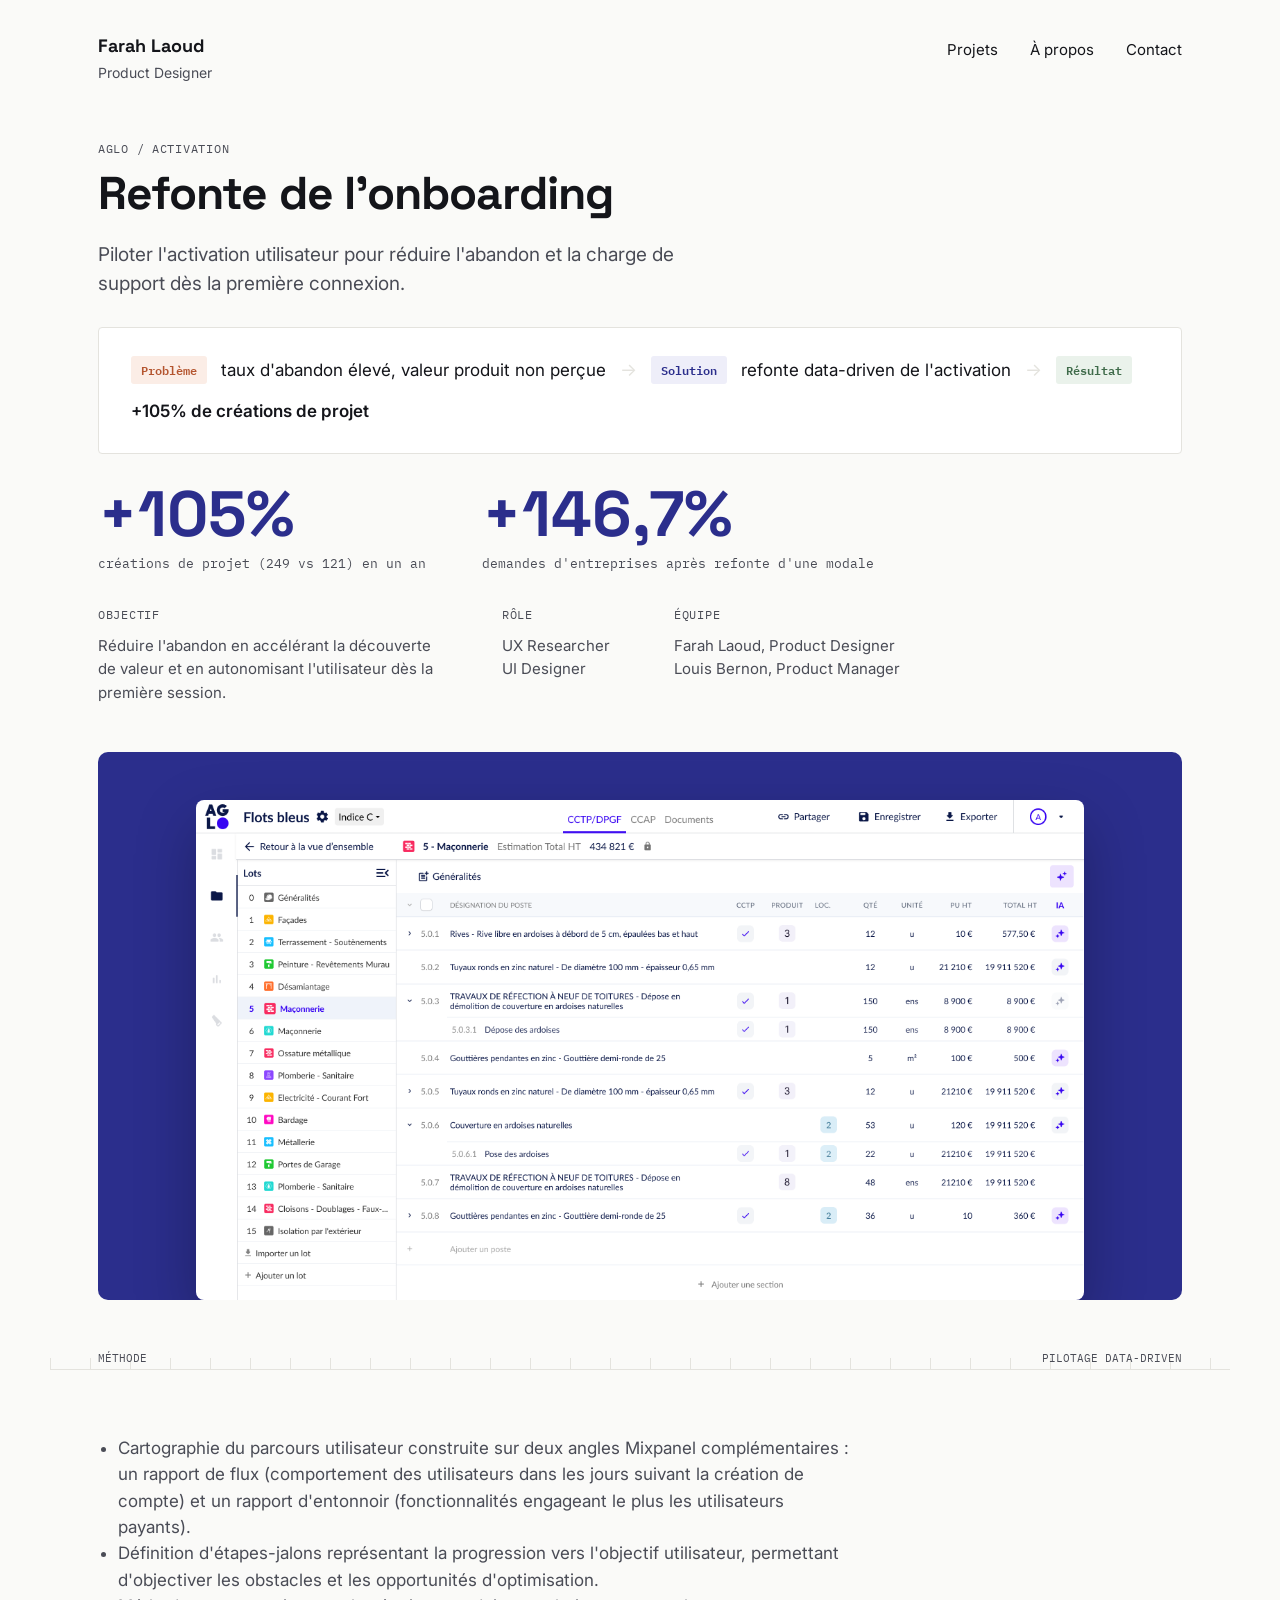
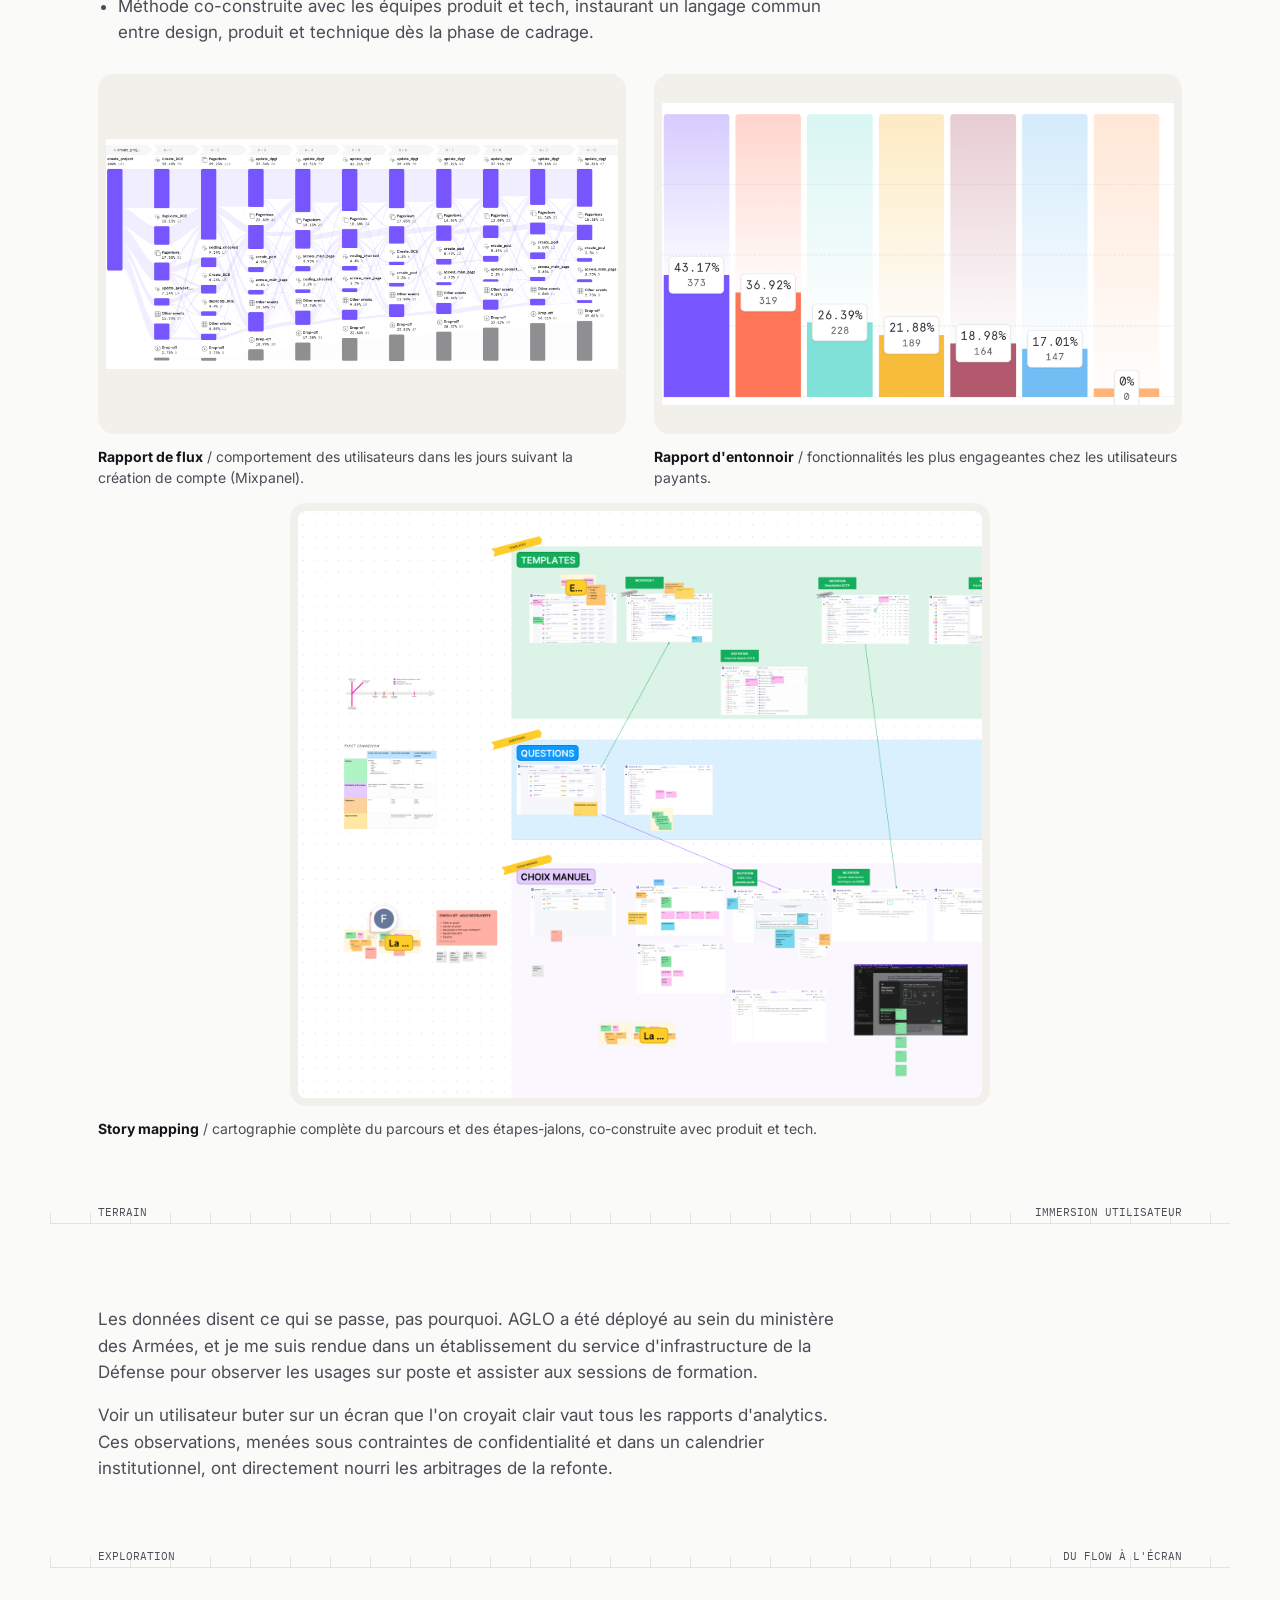
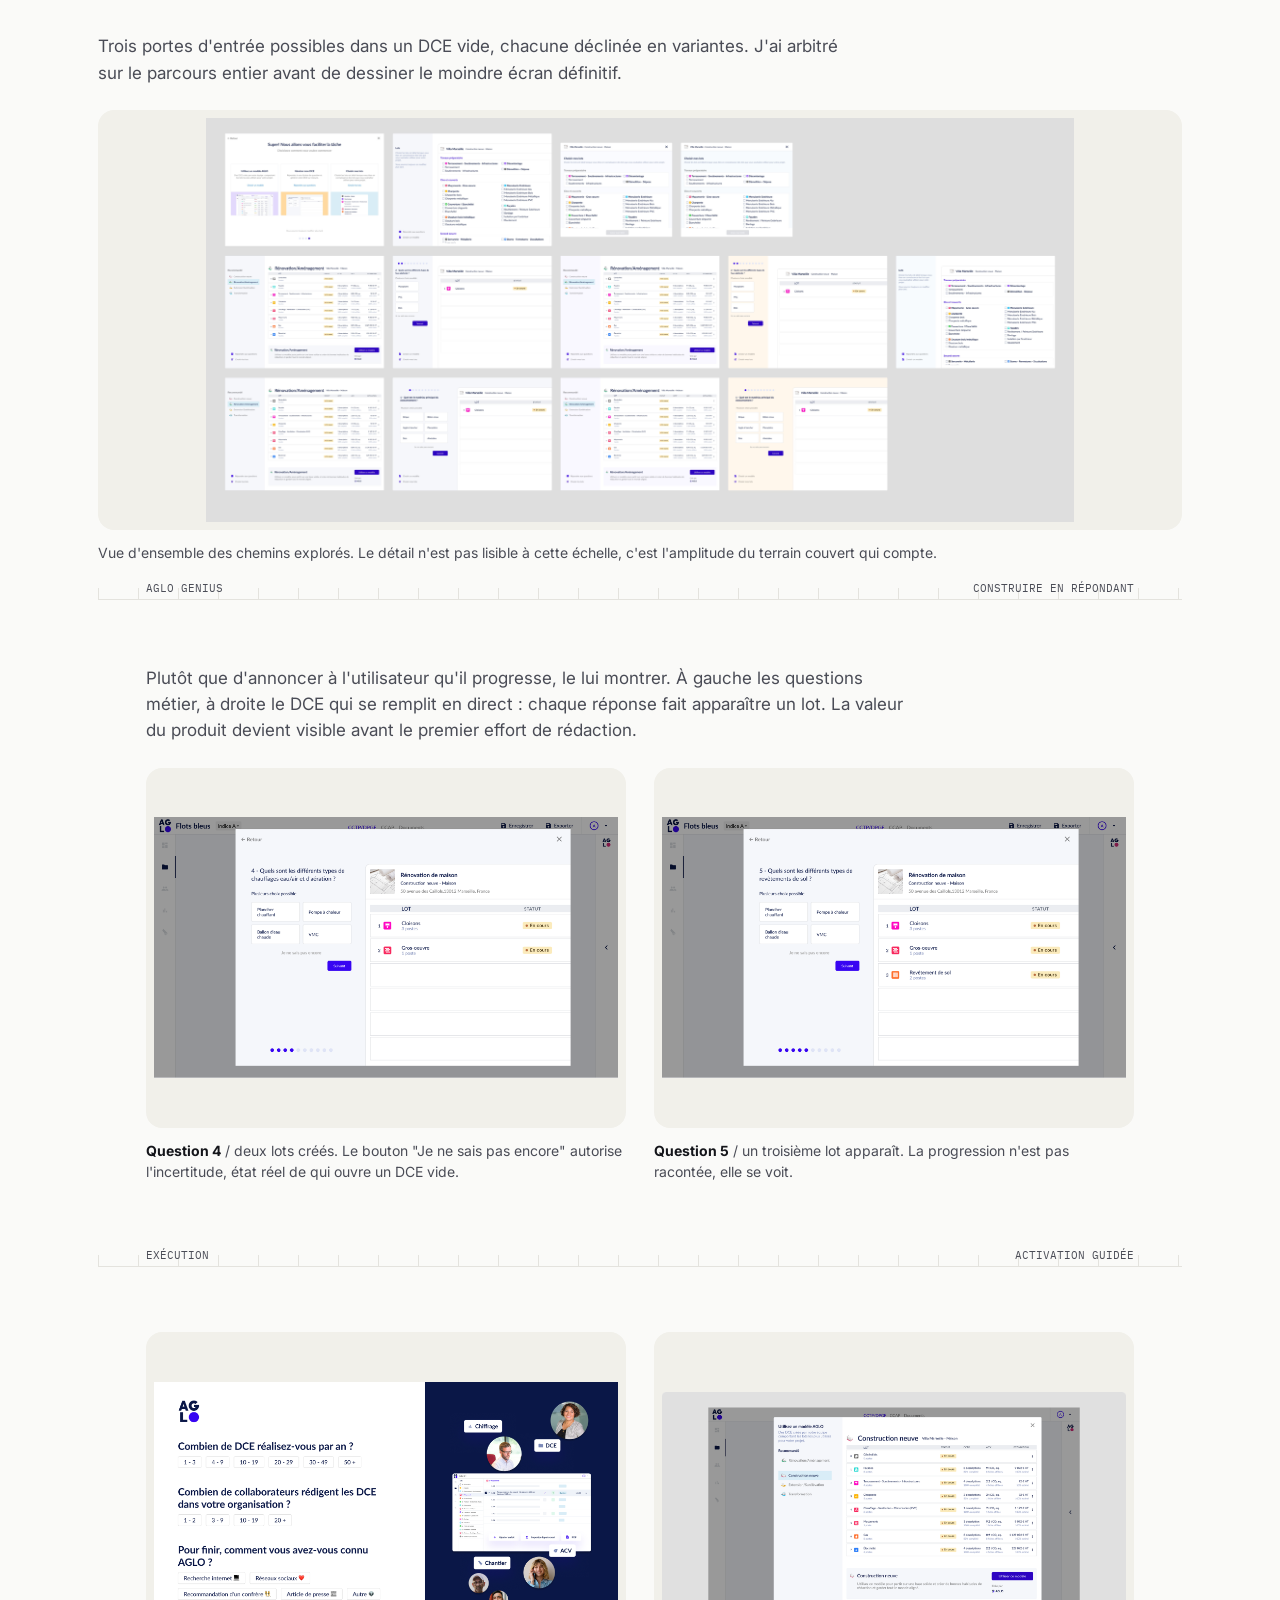
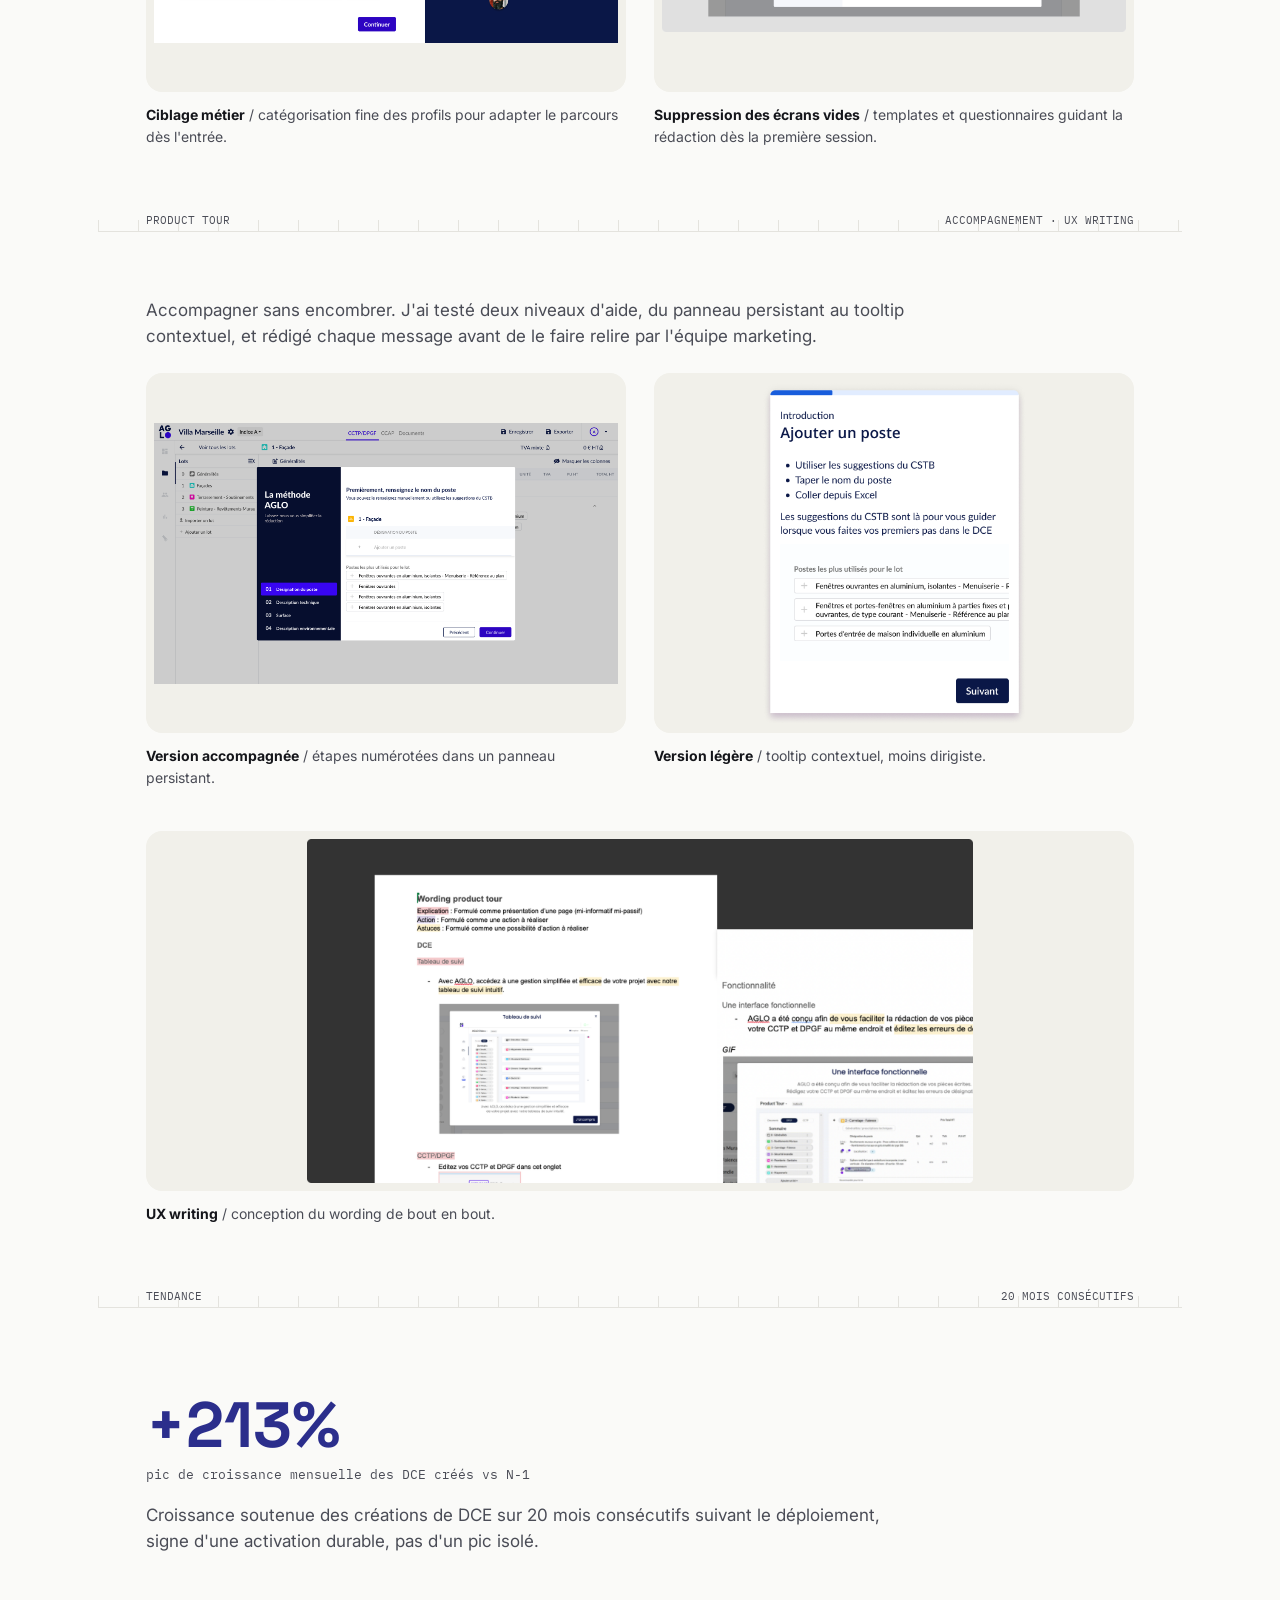
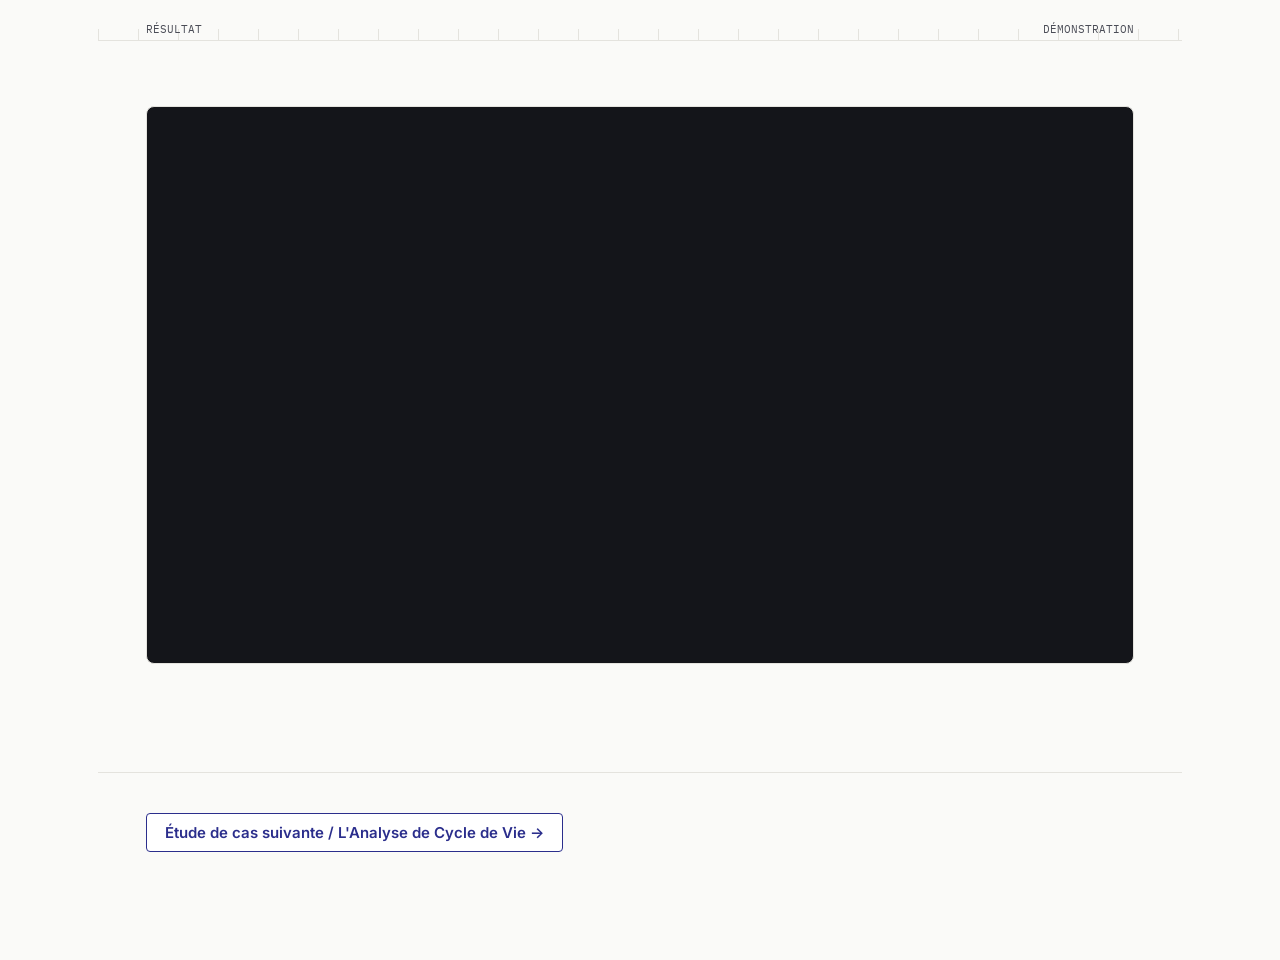
==== commit 0291ed98: "Add files via upload" ====
--- a/aglo.html
+++ b/aglo.html
@@ -10,7 +10,7 @@
   <nav class="v2-nav">
     <div>
       <div class="v2-nav-name">Farah Laoud</div>
-      <div class="v2-nav-role">Lead Product Designer</div>
+      <div class="v2-nav-role">Product Designer</div>
     </div>
     <div class="v2-nav-links">
       <a href="index.html">Projets</a>
